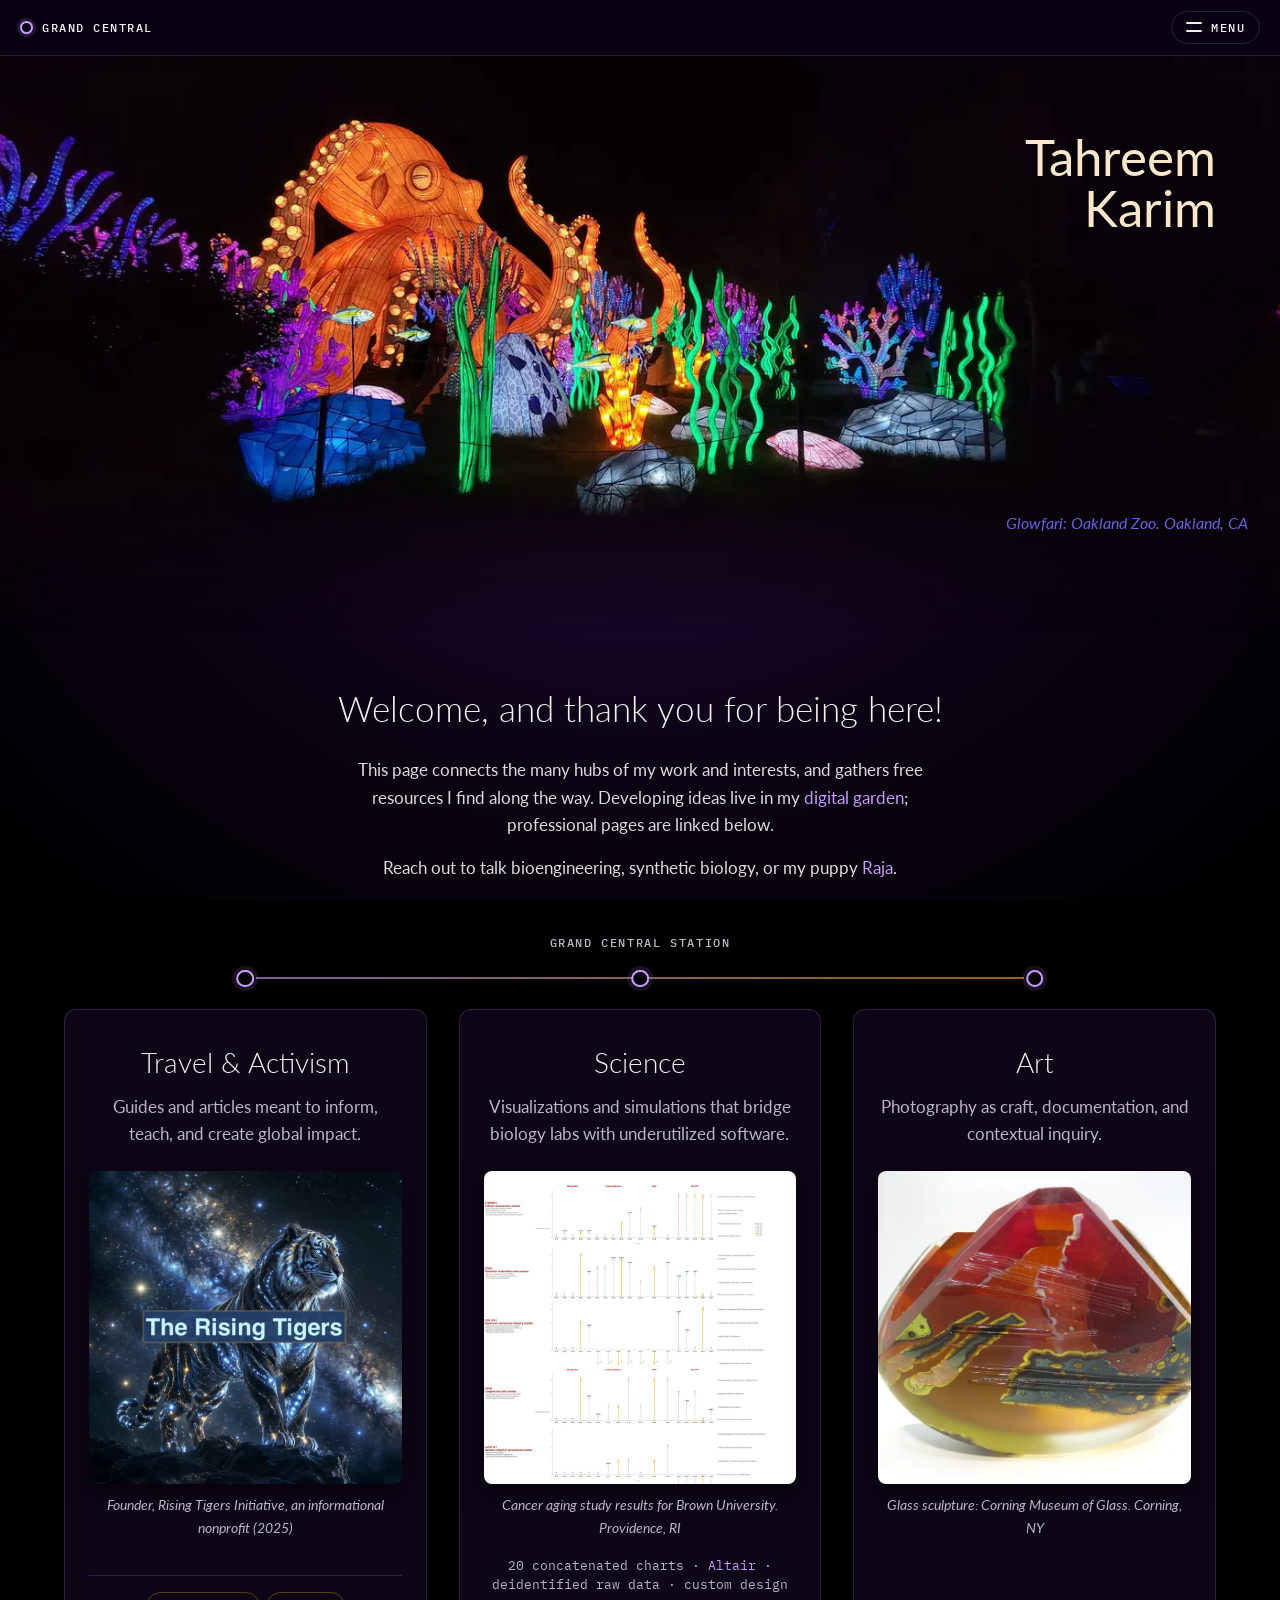
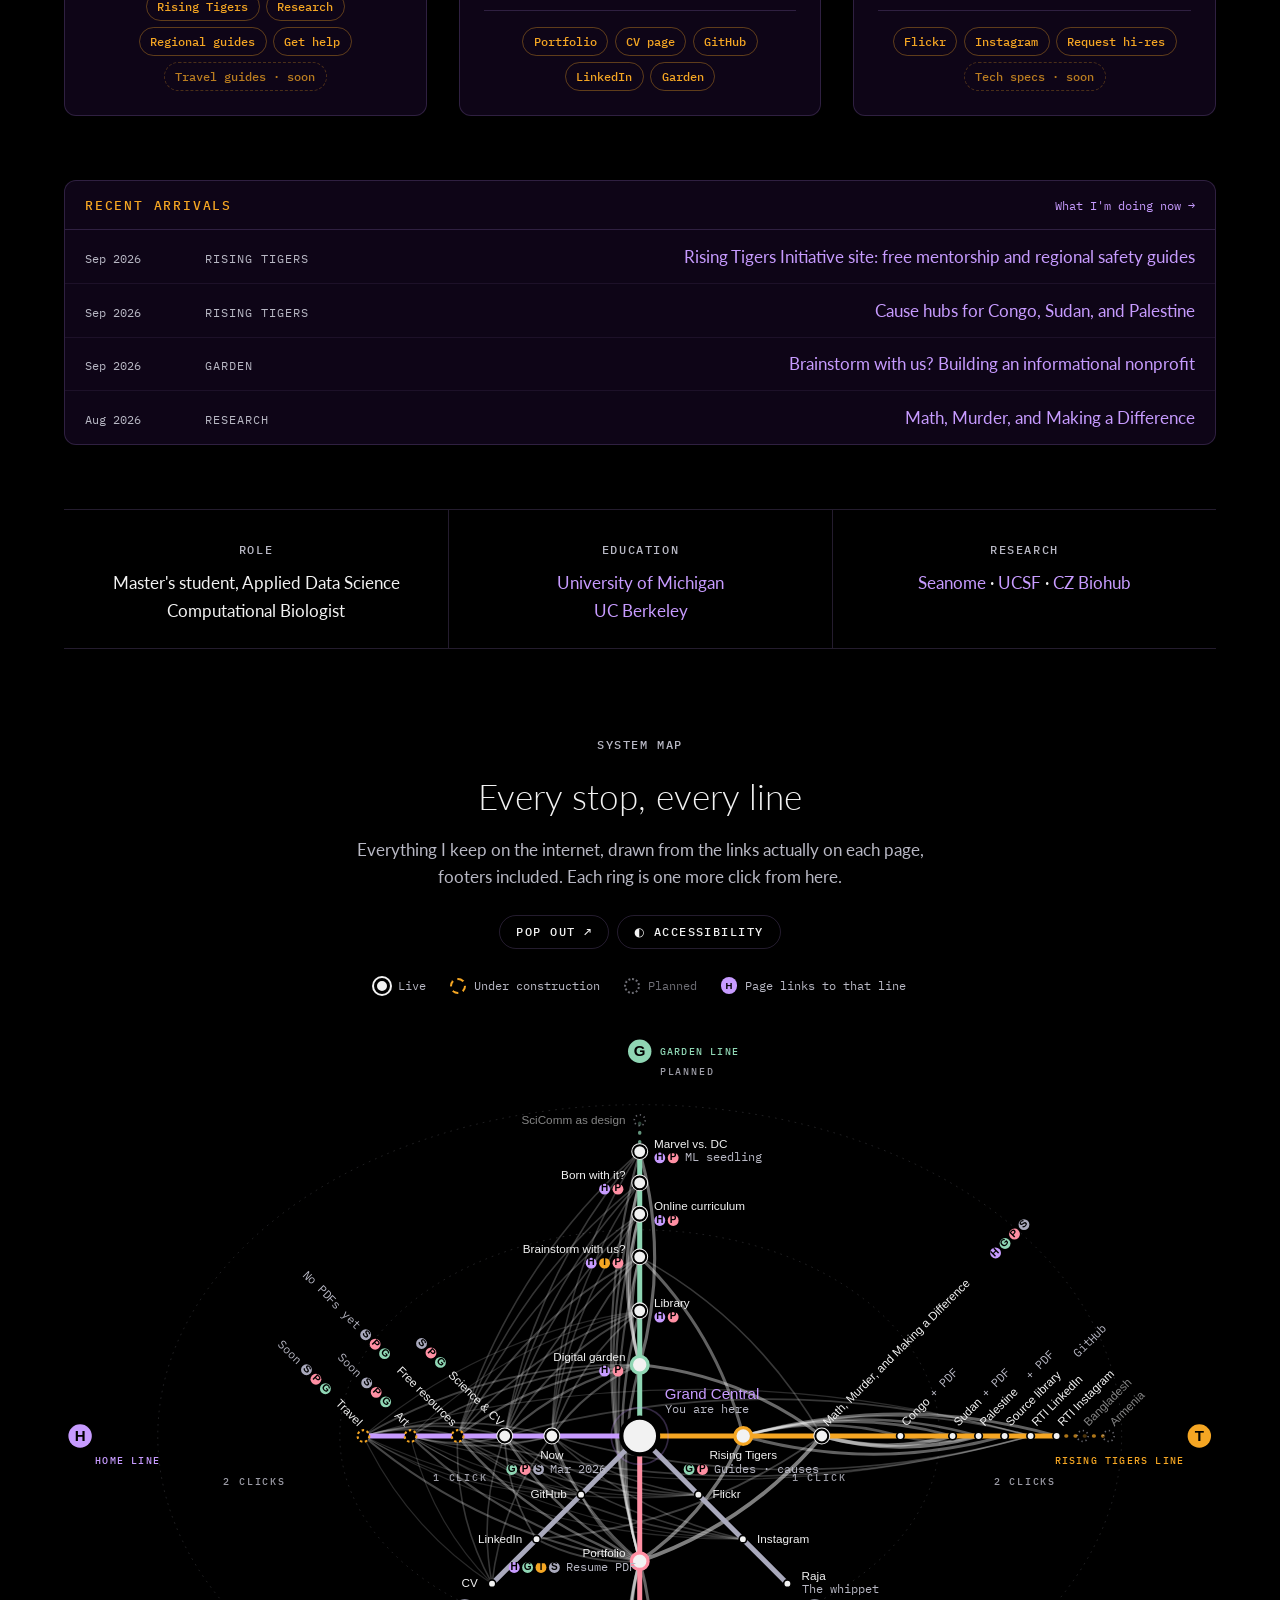
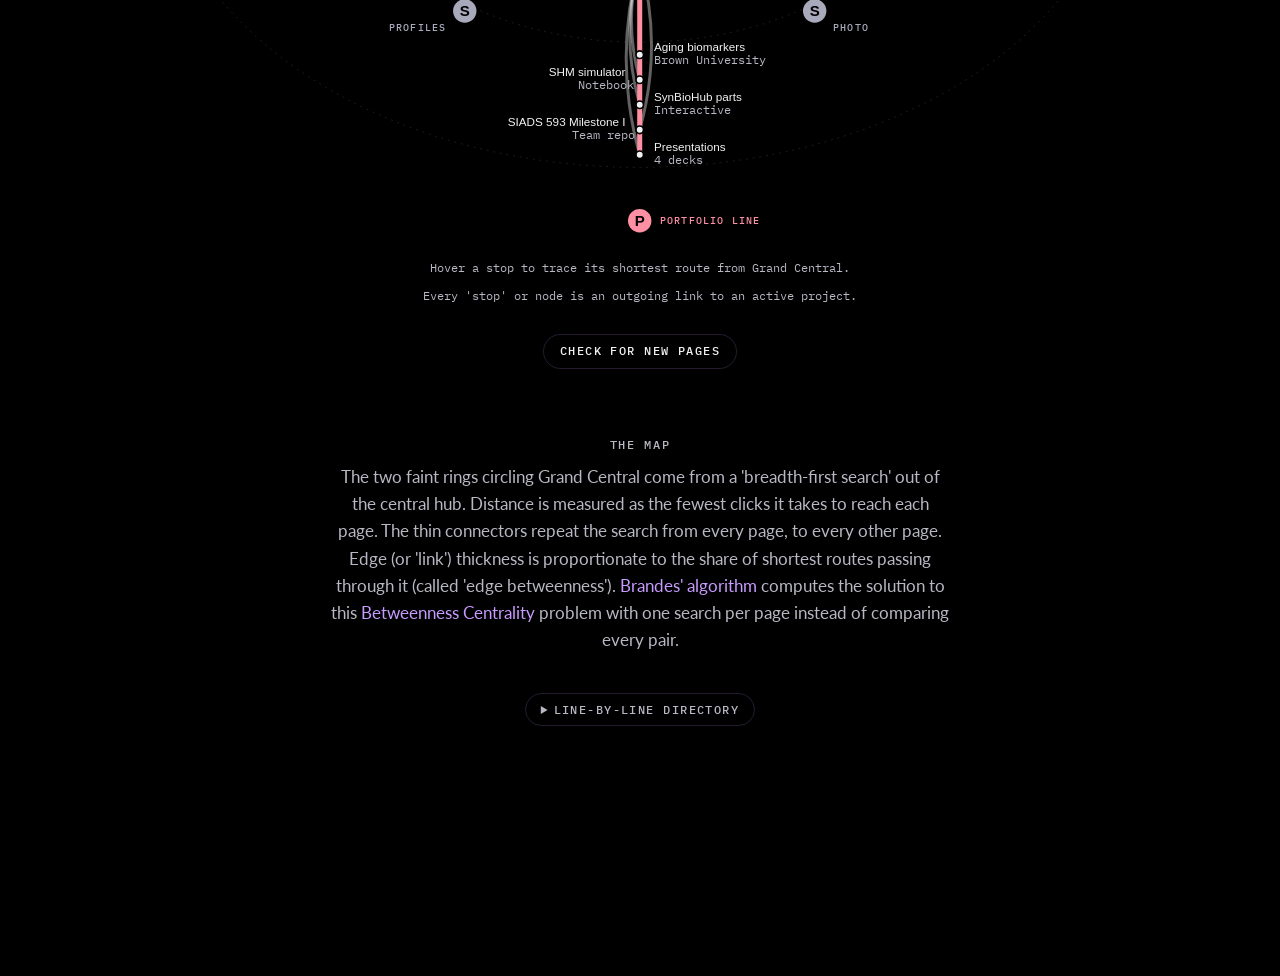
==== index.html @ 55f0f0be "Refactored hover functionality and add accesibility Post out for map, adjust font, add highlights" ====
<!DOCTYPE html>
<html lang="en" data-focus="off" data-view="both" data-text="md" data-contrast="default" data-motion="allow" data-patterns="off" data-font="default">
<head>
  <meta charset="utf-8">
  <meta name="viewport" content="width=device-width, initial-scale=1">
  <title>Tahreem Karim · Computational Biologist &amp; Data Scientist</title>
  <meta name="description" content="Computational biologist and applied data scientist. The hub for my science, art, travel, and the Rising Tigers Initiative.">
  <link rel="canonical" href="https://www.tahreemkarim.xyz/">
  <meta name="theme-color" content="#0a0212">
  <meta name="color-scheme" content="dark">

  <!-- Social cards -->
  <meta property="og:type" content="website">
  <meta property="og:site_name" content="Tahreem Karim">
  <meta property="og:title" content="Tahreem Karim">
  <meta property="og:description" content="Computational biologist and applied data scientist. Science, art, travel, and activism in one place.">
  <meta property="og:url" content="https://www.tahreemkarim.xyz/">
  <meta property="og:image" content="https://www.tahreemkarim.xyz/images/og-card.jpg">
  <meta property="og:image:width" content="1200">
  <meta property="og:image:height" content="630">
  <meta property="og:image:alt" content="Glowing octopus lantern at the Oakland Zoo's Glowfari">
  <meta name="twitter:card" content="summary_large_image">

  <!-- Favicon: a station dot, no extra file needed -->
  <link rel="icon" href="data:image/svg+xml,%3Csvg xmlns='http://www.w3.org/2000/svg' viewBox='0 0 32 32'%3E%3Ccircle cx='16' cy='16' r='11' fill='%230a0212' stroke='%23c79bff' stroke-width='5'/%3E%3C/svg%3E">

  <link rel="preconnect" href="https://fonts.googleapis.com">
  <link rel="preconnect" href="https://fonts.gstatic.com" crossorigin>
  <link rel="stylesheet" href="https://fonts.googleapis.com/css2?family=Lato:ital,wght@0,300;0,400;1,400&family=IBM+Plex+Mono:wght@400;500&display=swap">

  <!-- Flags JS before first paint (menu never flashes open), then applies saved
       accessibility choices and the #focus deep link so nothing flashes or jumps. -->
  <script>
    document.documentElement.classList.add('js');
    (function () {
      var KEY = 'gc-map-a11y', d = document.documentElement;
      var mq = function (q) { return window.matchMedia && matchMedia(q).matches; };
      var s = { view: 'both', text: 'md', zoom: 1, contrast: mq('(prefers-contrast: more)'), motion: mq('(prefers-reduced-motion: reduce)'), patterns: false, font: false };
      var def = JSON.parse(JSON.stringify(s));
      try { var raw = localStorage.getItem(KEY); if (raw) Object.assign(s, JSON.parse(raw)); } catch (e) {}
      function apply() {
        d.dataset.view = s.view; d.dataset.text = s.text;
        d.dataset.contrast = s.contrast ? 'high' : 'default';
        d.dataset.motion = s.motion ? 'reduce' : 'allow';
        d.dataset.patterns = s.patterns ? 'on' : 'off';
        d.dataset.font = s.font ? 'plain' : 'default';
        d.style.setProperty('--zoom', s.zoom);
      }
      function save() { try { localStorage.setItem(KEY, JSON.stringify(s)); } catch (e) {} }
      window.gcA11y = { s: s, def: def, apply: apply, save: save };
      apply();
      if (location.hash === '#focus') d.dataset.focus = 'on';
    })();
  </script>

  <script type="application/ld+json">
  {
    "@context": "https://schema.org",
    "@type": "Person",
    "name": "Tahreem Karim",
    "url": "https://www.tahreemkarim.xyz/",
    "jobTitle": "Computational Biologist",
    "email": "mailto:Tahreem.Karim@gmail.com",
    "alumniOf": [
      {"@type": "CollegeOrUniversity", "name": "University of Michigan"},
      {"@type": "CollegeOrUniversity", "name": "University of California, Berkeley"}
    ],
    "sameAs": [
      "https://portfolio.tahreemkarim.xyz",
      "https://garden.tahreemkarim.xyz",
      "https://risingtigers.tahreemkarim.xyz",
      "https://github.com/TahreemK13",
      "https://www.linkedin.com/in/tahreem-karim/",
      "https://www.flickr.com/photos/tahreemkphotography/",
      "https://www.instagram.com/tahreemkphoto/"
    ]
  }
  </script>

  <style>
    /* =========================================================
       1. TOKENS — edit these first
       ========================================================= */
    :root {
      /* Color */
      --bg: #000;
      --bar: rgb(10 2 18 / .96);
      --glow: #2a0f45;
      --fg: #f2f2f2;
      --link: #c79bff;
      --orange: #f5a623;
      --muted: #b8b8c4;
      --rule: rgb(199 155 255 / .18);
      --panel: rgb(20 8 34 / .7);

      /* Transit lines (system map) */
      --line-home: #c79bff;
      --line-garden: #8fd6b4;
      --line-portfolio: #ff8fa3;
      --line-tigers: #f5a623;
      --line-profiles: #a9a9bc;
      --hl: #f7e7cc;      /* hover highlight for rings and click labels (matches the hero name) */
      --hl-stop: #39ff14; /* hover highlight for stations and their text */

      /* Type */
      --font: Lato, "Helvetica Neue", Arial, sans-serif;
      --mono: "IBM Plex Mono", ui-monospace, Menlo, monospace;
      --transit: "Helvetica Neue", Helvetica, Arial, sans-serif;
      --base-size: 17px;

      /* Hero — wide (octopus) */
      --name-color: #f7e7cc;
      --name-size: clamp(3rem, 4vw, 5rem);
      --name-top: 13%;
      --name-right: 5%;
      --name-align: right;
      --cap-color: #6d5fe0;
      --cap-size: 1rem;
      --cap-right: 2rem;
      --cap-bottom: 6rem;

      /* Layout */
      --bar-h: 3.5rem;
      --content-width: 1200px;
      --gap: 2rem;
      --radius: 12px;
      --ease: cubic-bezier(.2, .7, .2, 1);
    }

    /* =========================================================
       2. BASE
       ========================================================= */
    *, *::before, *::after { box-sizing: border-box; }
    html { scroll-behavior: smooth; }
    body {
      margin: 0;
      font: 400 var(--base-size)/1.6 var(--font);
      color: var(--fg);
      background: var(--bg);
      -webkit-font-smoothing: antialiased;
    }
    /* Fixed glow on its own layer: no repaint while scrolling */
    body::before {
      content: ""; position: fixed; inset: 0; z-index: -1; pointer-events: none;
      background: radial-gradient(ellipse at 50% 40%, var(--glow) 0%, #0a0212 55%, var(--bg) 100%);
    }
    img { display: block; max-width: 100%; height: auto; }
    picture { display: block; }
    h1, h2, h3 { text-wrap: balance; font-weight: 300; }
    p { text-wrap: pretty; margin: 0 0 1rem; }
    [id] { scroll-margin-top: calc(var(--bar-h) + 1rem); }

    /* Links: underline grows from left */
    a {
      color: var(--link);
      text-decoration: none;
      background: linear-gradient(currentColor, currentColor) 0 100% / 0 1px no-repeat;
      transition: background-size .3s var(--ease), color .2s;
    }
    a:hover { background-size: 100% 1px; color: #e2cfff; }
    :focus-visible { outline: 2px solid var(--link); outline-offset: 3px; border-radius: 2px; }

    .label {
      font: 500 .72rem/1 var(--mono);
      letter-spacing: .14em;
      text-transform: uppercase;
      color: var(--muted);
    }
    .skip { position: absolute; left: -999px; z-index: 30; padding: .5rem .75rem; background: var(--bg); }
    .skip:focus { left: 1rem; top: 1rem; }

    /* =========================================================
       3. TOP BAR + MENU
       Solid background (no backdrop blur) keeps scrolling cheap.
       Without JS the menu shows as a plain row of links.
       ========================================================= */
    .topbar {
      position: sticky; top: 0; z-index: 20;
      display: flex; align-items: center; justify-content: space-between; gap: 1rem;
      height: var(--bar-h); padding: 0 1.25rem;
      background: var(--bar);
      border-bottom: 1px solid var(--rule);
    }
    .brand {
      display: inline-flex; align-items: center; gap: .6rem;
      color: var(--fg); background: none;
      font: 500 .78rem/1 var(--mono); letter-spacing: .12em; text-transform: uppercase;
    }
    .brand::before {
      content: ""; width: .8rem; height: .8rem; border-radius: 50%;
      border: 2px solid var(--link); box-shadow: 0 0 0 3px rgb(199 155 255 / .15);
    }
    .brand:hover { color: var(--link); }

    .menu-btn {
      display: none; /* shown only when JS is available */
      align-items: center; gap: .6rem;
      font: 500 .78rem/1 var(--mono); letter-spacing: .12em; text-transform: uppercase;
      color: var(--fg); background: none; cursor: pointer;
      padding: .55rem .85rem; border: 1px solid var(--rule); border-radius: 999px;
      transition: border-color .2s, color .2s;
    }
    .js .menu-btn { display: inline-flex; }
    .menu-btn:hover, .menu-btn[aria-expanded="true"] { color: var(--link); border-color: rgb(199 155 255 / .5); }
    .menu-icon { position: relative; width: 16px; height: 10px; }
    .menu-icon::before, .menu-icon::after {
      content: ""; position: absolute; left: 0; right: 0; height: 2px; border-radius: 1px;
      background: currentColor; transition: transform .25s var(--ease), top .25s var(--ease);
    }
    .menu-icon::before { top: 0; }
    .menu-icon::after { top: 8px; }
    [aria-expanded="true"] .menu-icon::before { top: 4px; transform: rotate(45deg); }
    [aria-expanded="true"] .menu-icon::after { top: 4px; transform: rotate(-45deg); }

    .menu {
      display: grid; grid-template-columns: repeat(3, minmax(0, 1fr)); gap: 1.5rem 2rem;
      padding: 1.5rem 1.5rem 1.75rem;
      background: var(--bar);
      border-bottom: 1px solid var(--rule);
    }
    /* JS on: panel drops below the bar; only opacity/transform animate */
    .js .menu {
      position: fixed; top: var(--bar-h); left: 0; right: 0; z-index: 19;
      max-height: calc(100dvh - var(--bar-h)); overflow-y: auto; overscroll-behavior: contain;
      visibility: hidden; opacity: 0; transform: translateY(-.5rem);
      transition: opacity .2s var(--ease), transform .2s var(--ease), visibility 0s .2s;
    }
    .js .menu.open {
      visibility: visible; opacity: 1; transform: none;
      transition: opacity .2s var(--ease), transform .2s var(--ease), visibility 0s;
    }
    .menu section { max-width: 22rem; }
    .menu .label { display: block; margin-bottom: .75rem; }
    .menu ul { list-style: none; margin: 0; padding: 0; }
    .menu li + li { margin-top: .15rem; }
    .menu a { color: var(--fg); font-size: 1rem; }
    .menu a:hover { color: var(--link); }
    .menu a[aria-current="page"] { color: var(--orange); }
    .menu small { color: var(--muted); font: .72rem var(--mono); margin-left: .4rem; }

    /* =========================================================
       4. HERO — two figures, CSS swaps them at 768px.
       <source> tags ensure only the visible image downloads.
       ========================================================= */
    .hero { position: relative; }
    .hero figure { position: relative; margin: 0; }
    .hero img { width: 100%; mask-image: linear-gradient(#000 75%, transparent); }
    .hero h1 {
      position: absolute; margin: 0; line-height: 1; font-weight: 400;
      top: var(--name-top); right: var(--name-right); text-align: var(--name-align);
      font-size: var(--name-size); color: var(--name-color);
    }
    .hero figcaption {
      position: absolute; right: var(--cap-right); bottom: var(--cap-bottom);
      font-style: italic; font-size: var(--cap-size); color: var(--cap-color);
    }
    .hero figcaption a { color: inherit; }
    .hero-small { display: none; }

    /* =========================================================
       5. MAIN
       ========================================================= */
    main, footer { max-width: var(--content-width); margin: 0 auto; padding: 2rem 1.5rem; }

    .intro { text-align: center; margin: 1rem auto 1.25rem; max-width: 62ch; }
    .intro h2 { font-size: clamp(1.6rem, 3vw, 2.2rem); margin: .75rem 0 1.25rem; }
    .intro p { color: #ddd; }
    .intro .label { display: block; margin-top: 3.5rem; }

    /* Transit line */
    .line {
      position: relative;
      display: grid; grid-template-columns: repeat(3, 1fr); gap: var(--gap);
      padding-top: 2.5rem;
    }
    .line::before {
      content: ""; position: absolute; top: .55rem; left: 16.66%; right: 16.66%; height: 2px;
      background: linear-gradient(90deg, var(--link), var(--orange));
      opacity: .6;
    }

    /* Cards */
    .card {
      position: relative;
      display: flex; flex-direction: column;
      padding: 1.5rem;
      text-align: center;
      background: var(--panel);
      border: 1px solid var(--rule);
      border-radius: var(--radius);
      transition: transform .35s var(--ease), border-color .35s;
    }
    .card::before { /* station dot */
      content: "";
      position: absolute; top: -2.5rem; left: 50%; translate: -50% 0;
      width: 1.1rem; height: 1.1rem; border-radius: 50%;
      background: var(--bg); border: 2px solid var(--link);
      box-shadow: 0 0 0 4px rgb(199 155 255 / .12);
    }
    .card:hover { transform: translateY(-4px); border-color: rgb(199 155 255 / .45); }
    .card h3 { font-size: 1.75rem; margin: .4rem 0 .5rem; }
    .card .lede { color: var(--muted); min-height: 3.2em; }

    .card figure { margin: .5rem 0 1rem; }
    .card img {
      width: 100%; aspect-ratio: 1; object-fit: cover;
      border-radius: calc(var(--radius) - 4px);
      box-shadow: 0 8px 24px rgb(0 0 0 / .5);
    }
    .card figcaption { margin-top: .6rem; font-size: .9rem; font-style: italic; color: var(--muted); }
    .card figcaption a { color: inherit; }
    .meta { font: .8rem/1.5 var(--mono); color: var(--muted); }

    .more {
      margin-top: auto; padding-top: 1rem; border-top: 1px solid var(--rule);
      display: flex; flex-wrap: wrap; justify-content: center; gap: .4rem;
    }
    .more a, .more span {
      color: var(--orange);
      font: 500 .78rem/1 var(--mono);
      padding: .45rem .65rem;
      border: 1px solid rgb(245 166 35 / .35);
      border-radius: 999px;
      background: none;
      transition: background-color .2s, border-color .2s, color .2s;
    }
    .more a:hover { background: var(--orange); color: #000; border-color: var(--orange); }
    .more span { border-style: dashed; opacity: .75; }

    /* Arrivals board */
    .board {
      margin-top: 4rem;
      border: 1px solid var(--rule); border-radius: var(--radius);
      background: var(--panel);
      overflow: hidden;
    }
    .board header {
      display: flex; justify-content: space-between; align-items: baseline; gap: 1rem;
      padding: 1rem 1.25rem; border-bottom: 1px solid var(--rule);
    }
    .board h2 { margin: 0; font: 500 .8rem/1 var(--mono); letter-spacing: .14em; text-transform: uppercase; color: var(--orange); }
    .board header a { font: .78rem var(--mono); }
    .board ol { list-style: none; margin: 0; padding: 0; }
    .board li {
      display: grid; grid-template-columns: 6.5rem 1fr auto; gap: 1rem; align-items: baseline;
      padding: .8rem 1.25rem;
    }
    .board li + li { border-top: 1px solid rgb(199 155 255 / .08); }
    .board time, .board .plat { font: .78rem var(--mono); color: var(--muted); }
    .board .plat { text-transform: uppercase; letter-spacing: .08em; }

    /* Credentials strip */
    .creds {
      margin-top: 4rem;
      display: grid; grid-template-columns: repeat(3, 1fr);
      text-align: center;
      border-block: 1px solid var(--rule);
    }
    .creds > div { padding: 1.5rem; }
    .creds > div + div { border-left: 1px solid var(--rule); }
    .creds p { margin: .5rem 0 0; }

    /* =========================================================
       6. SYSTEM MAP
       SVG and directory are generated by tools/build_map.py.
       Static markup; hub.js centers, reveals and traces.
       ========================================================= */
    .network { margin-top: 5rem; }
    .network > header { text-align: center; max-width: 60ch; margin: 0 auto 2rem; }
    .network h2 { font-size: clamp(1.6rem, 3vw, 2.2rem); margin: .75rem 0 .75rem; }
    .network > header p { color: var(--muted); }

    .legend {
      display: flex; flex-wrap: wrap; justify-content: center; gap: .5rem 1.5rem;
      margin: 0 0 2rem; padding: 0; list-style: none;
      font: .75rem var(--mono); color: var(--muted);
    }
    .legend li { display: inline-flex; align-items: center; gap: .5rem; }
    .legend .dot { position: static; }

    /* Connected network (inline SVG, generated) */
    .map-scroll { /* scrolls sideways on narrow screens; the script centers it on Grand Central */
      overflow-x: auto; overscroll-behavior-x: contain;
      margin: 0 -1.5rem; padding: 0 1.5rem;
      scrollbar-width: thin; scrollbar-color: var(--rule) transparent;
    }
    .map-scroll:focus-visible { outline-offset: -2px; }
    .map-scroll svg { display: block; width: 100%; min-width: 70rem; height: auto; overflow: visible; }
    /* Wide screens: break out of the text column so the whole map fits the window height (aspect 1400:980),
       up to 1:1 (14px labels), and never below 70rem so labels stay readable. */
    @media (min-width: 769px) {
      .map-scroll { --w: min(1400px, 100vw - 3rem, max(70rem, (100svh - 5rem) * 1.4286)); width: var(--w); margin: 0 calc(50% - var(--w) / 2); padding: 0; }
    }
    .map-hint { display: none; text-align: center; font: .72rem var(--mono); color: var(--muted); margin: .75rem 0 0; }

    .net-line { fill: none; stroke-width: 6; stroke-linecap: round; stroke-linejoin: round; }
    .net-line.planned { stroke-width: 4; stroke-dasharray: 1 10; opacity: .7; }
    /* l- strokes a line, t- fills a label or bullet (--bc colors HTML bullets) */
    .l-home      { stroke: var(--line-home); }      .t-home      { fill: var(--line-home);      --bc: var(--line-home); }
    .l-garden    { stroke: var(--line-garden); }    .t-garden    { fill: var(--line-garden);    --bc: var(--line-garden); }
    .l-portfolio { stroke: var(--line-portfolio); } .t-portfolio { fill: var(--line-portfolio); --bc: var(--line-portfolio); }
    .l-tigers    { stroke: var(--line-tigers); }    .t-tigers    { fill: var(--line-tigers);    --bc: var(--line-tigers); }
    .l-profiles  { stroke: var(--line-profiles); }  .t-profiles  { fill: var(--line-profiles);  --bc: var(--line-profiles); }

    .deco { pointer-events: none; } /* rings, connectors, tracks: skip hit-testing */
    .st-name { font: 400 14px var(--transit); fill: var(--fg); }
    .st-note { font: 400 14px var(--mono); fill: var(--muted); }
    .st-tag  { font: 500 12px var(--mono); letter-spacing: .12em; }
    .st-gc   { font: 400 18px var(--transit); fill: var(--link); }
    .net a { cursor: pointer; background: none; }
    .net a:hover .st-name, .net a:focus-visible .st-name, .net a:hover .st-note, .net a:focus-visible .st-note { fill: var(--hl-stop); }
    .net a:focus-visible { outline: 2px solid var(--link); outline-offset: 4px; }
    .st-planned { opacity: .55; }
    .link { fill: none; stroke: var(--fg); stroke-linecap: round; }
    .ring { fill: none; stroke: var(--muted); stroke-opacity: .22; stroke-width: 1; stroke-dasharray: 2 6; }
    /* Hover the whole map: writing gets brighter, the brightest whites ease off a touch */
    .net circle[fill="var(--fg)"] { transition: fill .2s; }
    .net:hover .st-name, .net:hover .st-note { fill: #fff; }
    .net:hover .st-name { font-weight: 700; }
    .net:hover .st-planned { opacity: .85; }
    .net:hover circle[fill="var(--fg)"] { fill: #d2d2da; }
    html[data-contrast="high"] .net:hover circle[fill="var(--fg)"] { fill: var(--fg); }
    /* Hover a ring or its "click" label: that ring and its labels light up. The halo is a
       wide translucent stroke (cheap) rather than a blur filter over a huge ellipse. */
    .ring-grp .ring-hit { fill: none; stroke: transparent; stroke-width: 24; pointer-events: stroke; transition: stroke .2s; }
    .ring-grp .ring-label { pointer-events: all; cursor: default; }
    .ring-planned .planned-hit { fill: transparent; pointer-events: all; }
    .ring { transition: stroke .2s, stroke-opacity .2s; }
    .ring-grp:hover .ring { stroke: var(--hl); stroke-opacity: 1; stroke-width: 1.5; }
    .ring-grp:hover .ring-hit { stroke: rgb(247 231 204 / .1); }
    .ring-grp:hover .ring-label { fill: var(--hl); opacity: 1; }
    /* Hover PLANNED (under the Garden line) or any planned stop: all planned stops and the label take the ring highlight. Class set by hub.js. */
    .st-planned, .st-planned circle { transition: opacity .2s, stroke .2s; }
    .net.planned-lit .st-planned { opacity: 1; }
    .net.planned-lit .ring-planned .ring-label { fill: var(--hl); opacity: 1; }
    .net.planned-lit .st-planned .st-name { fill: var(--hl); }
    .net.planned-lit .st-planned circle { stroke: var(--hl); }
    /* Hover a connecting edge: it glows and the two stops it joins take the ring highlight */
    .net .link { transition: stroke .2s, stroke-opacity .2s, stroke-width .2s; }
    .net .link.lit { stroke: var(--hl); stroke-opacity: .9; stroke-width: 2.2; filter: drop-shadow(0 0 3px var(--hl)); }
    .net a.edge-lit .st-name, .net a.edge-lit .st-note { fill: var(--hl); }
    .net a.edge-lit circle[fill="var(--fg)"] { stroke: var(--hl); }
    /* Any highlight also nudges the writing up a size (14 -> 15, 12 -> 13) */
    .st-name, .st-note { transition: fill .2s, font-size .2s; }
    .ring-label { transition: fill .2s, opacity .2s, font-size .2s; }
    .net a:hover .st-name, .net a:hover .st-note, .net a:focus-visible .st-name, .net a:focus-visible .st-note,
    .net a.edge-lit .st-name, .net a.edge-lit .st-note, .net.planned-lit .st-planned .st-name { font-size: 15px; }
    .ring-grp:hover .ring-label, .net.planned-lit .ring-planned .ring-label { font-size: 13px; }
    /* Dwell: after ~0.4s on a stop, its slanted label levels out and grows one more step.
       hub.js tags slanted groups with data-rot (and --a, the origin) the first time it is needed. */
    .net g[data-rot] { transform: rotate(var(--a)); transition: transform .35s var(--ease); }
    .net g[data-rot].straight { transform: rotate(0deg); }
    .net g.straight .st-name, .net g.straight .st-note { font-size: 16px; paint-order: stroke; stroke: var(--bg); stroke-width: 4px; stroke-linejoin: round; }
    .ring-label { font: 500 12px var(--mono); letter-spacing: .18em; fill: var(--muted); opacity: .85; }
    .bul, .bul-big { font: 700 12px var(--transit); fill: var(--bg); pointer-events: none; }
    .bul-big { font-size: 18px; }
    .net a:hover circle[fill="var(--fg)"] { stroke: var(--hl-stop); }
    .bul-i {
      display: inline-grid; place-items: center; width: 1.05rem; height: 1.05rem; margin-left: .3rem;
      border-radius: 50%; background: var(--bc); color: var(--bg);
      font: 700 .6rem/1 var(--transit); vertical-align: .1em;
    }

    .how { max-width: 62ch; margin: 2.5rem auto 0; text-align: center; color: var(--muted); }
    .how .label { display: block; margin-bottom: .75rem; }
    /* Reveal once, outward from Grand Central. Classes are added by script only, so no JS shows the finished map. */
    .net [data-k], .net .links, .net .rings { transition: opacity .2s; }
    .net.pre [data-k], .net.pre .rings, .net.pre .links { opacity: 0; }
    .net.pre .net-line[pathLength] { stroke-dasharray: 1 2; stroke-dashoffset: 1; }
    .net.go .rings, .net.go .links, .net.go [data-k] { animation: fade .5s var(--ease) backwards; }
    .net.go [data-k] { animation-delay: calc(var(--d, 0) * .3s + .2s); }
    .net.go .links { animation-delay: 1.1s; animation-duration: .9s; }
    .net.go .net-line[pathLength] { animation: draw 1.1s var(--ease) backwards; }
    @keyframes fade { from { opacity: 0; } }
    @keyframes draw { from { stroke-dasharray: 1 2; stroke-dashoffset: 1; } to { stroke-dasharray: 1 2; stroke-dashoffset: 0; } }

    /* Under construction, awaiting approval: an edited page's track and connectors turn orange. */
    .net-line.edit-gap { stroke: var(--bg); }
    .net-line.edit { stroke: var(--orange); stroke-dasharray: 10 8; }
    .link.edit { stroke: var(--orange); stroke-dasharray: 6 5; }
    .map-updated { margin: .25rem 0 0; text-align: center; font: .72rem/1.6 var(--mono); color: var(--muted); }

    /* Trace: the shortest route from Grand Central to the stop under the pointer or focus. */
    .trace { fill: none; stroke: var(--fg); stroke-width: 3; stroke-linecap: round; stroke-linejoin: round; pointer-events: none; }
    .net.tracing [data-k]:not(.on) { opacity: .3; }
    .net.tracing .links, .net.tracing .rings { opacity: .35; }
    .trace-note { min-height: 1.6em; margin: .75rem 0 0; text-align: center; font: .78rem/1.6 var(--mono); color: var(--muted); }
    @media (hover: none) { .trace-note { display: none; } }

    /* Live check: the visitor's browser reads the sites and compares them with the map. */
    .scan { display: grid; justify-items: center; gap: .6rem; margin-top: 1.75rem; text-align: center; }
    .scan button {
      font: 500 .75rem/1 var(--mono); letter-spacing: .12em; text-transform: uppercase; color: var(--fg);
      background: none; border: 1px solid var(--rule); border-radius: 999px; padding: .65rem 1rem; cursor: pointer;
      transition: border-color .2s, color .2s;
    }
    .scan button:hover { color: var(--link); border-color: rgb(199 155 255 / .5); }
    .scan button[aria-busy="true"] { cursor: progress; opacity: .7; }
    .scan p { margin: 0; max-width: 60ch; min-height: 1.6em; font: .82rem/1.6 var(--mono); color: var(--muted); }
    .scan p strong { color: var(--link); font-weight: 500; }
    .scan ul { list-style: none; margin: .3rem 0 0; padding: 0; }

    .directory { margin-top: 2.5rem; }
    .directory summary {
      cursor: pointer; width: fit-content; margin: 0 auto 1rem;
      font: 500 .75rem/1 var(--mono); letter-spacing: .12em; text-transform: uppercase; color: var(--muted);
      padding: .6rem .9rem; border: 1px solid var(--rule); border-radius: 999px;
    }
    .directory summary:hover { color: var(--link); }

    .route {
      --c: var(--line-home);
      display: grid; grid-template-columns: 12.5rem minmax(0, 1fr); gap: 1.5rem;
      padding: 1.5rem 0;
      border-top: 1px solid var(--rule);
    }
    .route:last-of-type { border-bottom: 1px solid var(--rule); }
    .route h3 { margin: 0; font: 500 .8rem/1.4 var(--mono); letter-spacing: .08em; text-transform: uppercase; color: var(--c); }
    .route h3 a { color: inherit; }
    .route h3 small { display: block; overflow-wrap: anywhere; margin-top: .3rem; font-size: .72rem; letter-spacing: 0; text-transform: none; color: var(--muted); }
    .garden    { --c: var(--line-garden); }
    .portfolio { --c: var(--line-portfolio); }
    .tigers    { --c: var(--line-tigers); }
    .profiles  { --c: var(--line-profiles); }

    .stops {
      position: relative; display: flex;
      margin: 0; padding: 0; list-style: none;
    }
    .stop:not(:last-child)::after { /* track segment to the next stop */
      content: ""; position: absolute; top: .4rem; left: .5rem; right: 0;
      height: 3px; background: var(--c);
    }
    .stop {
      position: relative; flex: 1 1 0; min-width: 0;
      padding: 1.6rem .4rem 0 0;
      font-size: .85rem; line-height: 1.35;
    }
    .stop a, .stop > span:first-of-type { color: var(--fg); }
    .stop a:hover { color: var(--c); }
    .stop .note { display: block; margin-top: .2rem; font: .7rem/1.35 var(--mono); color: var(--muted); }

    .dot {
      position: absolute; top: 0; left: 0; z-index: 1;
      width: 1rem; height: 1rem; border-radius: 50%;
      background: var(--c, var(--fg)); border: 3px solid var(--bg);
      box-shadow: 0 0 0 2px var(--c, var(--fg));
    }
    .hub .dot { width: 1.3rem; height: 1.3rem; top: -.15rem; background: var(--fg); border-color: var(--bg); box-shadow: 0 0 0 3px var(--c), 0 0 0 7px rgb(199 155 255 / .15); }
    .hub > a { font-weight: 400; color: var(--c); }
    .building .dot { background: var(--bg); box-shadow: none; border: 2px dashed var(--orange); }
    .planned { opacity: .6; }
    .planned .dot { background: var(--bg); box-shadow: none; border: 2px dotted var(--muted); }

    /* =========================================================
       7. FOOTER
       ========================================================= */
    footer { text-align: center; content-visibility: auto; contain-intrinsic-size: auto 260px; }
    footer .mail { font-size: 1.1rem; }
    footer ul {
      list-style: none; padding: 0; margin: 1rem 0 0;
      display: flex; flex-wrap: wrap; justify-content: center; gap: .25rem 1.25rem;
    }
    footer li a { font: .85rem/1.8 var(--mono); }
    .colophon { margin-top: 2rem; font: .72rem/1.6 var(--mono); color: var(--muted); }
    .colophon a { color: inherit; }

    /* =========================================================
       8. NARROW SCREENS
       ========================================================= */
    @media (max-width: 768px) {
      :root {
        --base-size: 16px;
        --gap: 1.5rem;
        --bar-h: 3.25rem;
        --name-size: clamp(1.75rem, 4vw, 2.25rem);
        --name-top: 4%;
        --name-right: 9%;
        --cap-color: #d9c8ff;
        --cap-size: .85rem;
        --cap-right: 3.5rem;
        --cap-bottom: -.9rem;
      }

      .topbar { padding: 0 1rem; }
      .menu { grid-template-columns: 1fr; gap: 1.25rem; padding: 1.25rem 1.25rem 1.5rem; }
      .menu a { font-size: 1.05rem; line-height: 2; }

      .hero-large { display: none; }
      .hero-small { display: block; padding-top: 2.5rem; }
      .hero-small img { mask-image: linear-gradient(transparent, #000 15%, #000 75%, transparent); }
      .hero figcaption { left: 1rem; text-align: right; line-height: 1.3; text-shadow: 0 1px 8px #000; }
      main { padding: 1.5rem 1.25rem; }
      .intro { margin-top: 0; }
      .intro h2 { font-size: 1.6rem; }
      .intro p { font-size: .98rem; }
      .intro .label { margin: 2.5rem 0 1.5rem; }

      /* Vertical rail */
      .line { grid-template-columns: 1fr; padding: 0 0 0 1.5rem; }
      .line::before {
        top: 0; bottom: 0; left: .35rem; right: auto; width: 1px; height: auto;
        background: linear-gradient(180deg, var(--link), var(--orange)); opacity: .5;
      }
      .card::before { top: 1.85rem; left: -1.15rem; width: .8rem; height: .8rem; }

      .card { padding: 1.25rem; }
      .card:hover { transform: none; }
      .card h3 { font-size: 1.5rem; margin-top: 0; }
      .card .lede { min-height: 0; }
      .card:nth-child(2) { order: -1; }
      .card img { aspect-ratio: 4 / 3; }
      .more a, .more span { font-size: .72rem; padding: .4rem .6rem; }

      .board { margin-top: 3rem; }
      .board li { grid-template-columns: 1fr auto; gap: .15rem 1rem; }
      .board li a { grid-column: 1 / -1; grid-row: 2; }

      .creds { grid-template-columns: 1fr; margin-top: 3rem; }
      .creds > div { padding: 1.25rem 0; }
      .creds > div + div { border-left: 0; border-top: 1px solid var(--rule); }

      /* Map: routes run top to bottom */
      .network { margin-top: 3.5rem; }
      .map-scroll { margin: 0 -1.25rem; padding: 0 1.25rem; }
      .map-hint { display: block; }
      .route { grid-template-columns: 1fr; gap: 1rem; }
      .stops { flex-direction: column; gap: .9rem; }
      .stop:not(:last-child)::after { top: .5rem; bottom: -.9rem; left: .4rem; right: auto; width: 3px; height: auto; }
      .stop { padding: 0 0 0 1.9rem; font-size: .95rem; }
      .stop .note { display: inline; margin: 0 0 0 .4rem; }
      .hub .dot { left: -.15rem; }

      footer ul { display: grid; grid-template-columns: 1fr 1fr; gap: .25rem 1rem; }
    }

    @media (prefers-reduced-motion: reduce) {
      *, *::before, *::after { transition: none !important; }
      html { scroll-behavior: auto; }
    }

    /* =========================================================
       9. FOCUS MODE + ACCESSIBILITY
       Focus mode is the same page with everything except the map hidden.
       It is reached at /#focus (the "Pop out" button, or a shared link).
       ========================================================= */
    .sr { position: absolute; width: 1px; height: 1px; margin: -1px; padding: 0; overflow: hidden; clip: rect(0 0 0 0); white-space: nowrap; border: 0; }

    /* Toolbar: needs JS, so it stays hidden without it */
    .tools { display: none; justify-content: center; flex-wrap: wrap; gap: .5rem; margin: -.5rem 0 1.75rem; }
    .js .tools { display: flex; }
    .tool {
      display: inline-flex; align-items: center; gap: .5rem;
      font: 500 .75rem/1 var(--mono); letter-spacing: .12em; text-transform: uppercase; color: var(--fg);
      background: none; border: 1px solid var(--rule); border-radius: 999px; padding: .65rem 1rem; cursor: pointer;
      transition: border-color .2s, color .2s;
    }
    .tool:hover, .tool[aria-expanded="true"] { color: var(--link); border-color: rgb(199 155 255 / .5); }
    html[data-focus="on"] #popout-btn { display: none; }
    html:not([data-focus="on"]) #exit-btn { display: none; }

    /* Accessibility panel */
    .a11y { max-width: 64rem; margin: 0 auto 2rem; padding: 1.25rem; background: var(--panel); border: 1px solid var(--rule); border-radius: var(--radius); }
    .a11y[hidden] { display: none; }
    .a11y h3 { margin: 0 0 1rem; }
    .a11y-grid { display: grid; grid-template-columns: repeat(auto-fit, minmax(13rem, 1fr)); gap: 1rem; }
    .a11y fieldset { margin: 0; padding: .75rem 1rem 1rem; border: 1px solid var(--rule); border-radius: calc(var(--radius) - 4px); }
    .a11y legend { padding: 0 .4rem; font: 500 .72rem/1 var(--mono); letter-spacing: .14em; text-transform: uppercase; color: var(--muted); }
    .a11y label { display: flex; align-items: center; gap: .6rem; padding: .3rem 0; cursor: pointer; }
    .a11y input { accent-color: var(--link); width: 1.15rem; height: 1.15rem; margin: 0; }
    .a11y button, .zoom output {
      font: 500 .8rem/1 var(--mono); color: var(--fg); background: none;
      padding: .6rem .8rem; border: 1px solid var(--rule); border-radius: 999px; min-width: 2.75rem; text-align: center;
    }
    .a11y button { cursor: pointer; }
    .a11y button:hover:not(:disabled) { color: var(--link); border-color: rgb(199 155 255 / .5); }
    .a11y button:disabled { opacity: .4; cursor: default; }
    .zoom { display: flex; flex-wrap: wrap; align-items: center; gap: .5rem; }
    .zoom output { border-style: dashed; }
    .a11y-foot { display: flex; flex-wrap: wrap; align-items: center; gap: 1rem; margin-top: 1rem; }
    .a11y-foot p { margin: 0; font: .75rem var(--mono); color: var(--muted); }

    /* Map: zoom is a CSS variable (1 = the original size) */
    .network .map-scroll svg { width: calc(100% * var(--zoom, 1)); min-width: calc(70rem * var(--zoom, 1)); }
    .map-caption { margin: .5rem 0 0; text-align: center; font: .78rem/1.6 var(--mono); color: var(--muted); }
    .kbd-hint, .linekey, .read { display: none; }

    /* Focus mode: only the map, fitted to the window */
    html[data-focus="on"] .hero, html[data-focus="on"] .intro, html[data-focus="on"] .line,
    html[data-focus="on"] .board, html[data-focus="on"] .creds, html[data-focus="on"] footer,
    html[data-focus="on"] .how, html[data-focus="on"] .map-hint { display: none; }
    html[data-focus="on"] main { max-width: 1500px; padding-top: 1rem; }
    html[data-focus="on"] .network { margin-top: 0; }
    html[data-focus="on"] .network > header { margin-bottom: 1rem; }
    html[data-focus="on"] .network h2 { font-size: clamp(1.5rem, 3vw, 2.1rem); margin: .4rem 0; }
    html[data-focus="on"] .network .map-scroll {
      width: 100%; margin: 0; padding: 0; max-height: calc(100svh - 8rem); overflow: auto;
      border: 1px solid var(--rule); border-radius: var(--radius);
    }
    html[data-focus="on"] .network .map-scroll svg {
      --fit: min(100%, calc((100svh - 10rem) * 1.4286));
      width: calc(var(--fit) * var(--zoom, 1)); margin-inline: auto;
    }
    html[data-focus="on"] .legend { margin-bottom: 1rem; }
    html[data-focus="on"] .linekey {
      display: flex; flex-wrap: wrap; justify-content: center; gap: .5rem 1.5rem; margin: 0 0 1rem; padding: 0; list-style: none;
      font: .75rem var(--mono); color: var(--muted);
    }
    .linekey li { display: inline-flex; align-items: center; gap: .5rem; }
    .linekey .bul-i { margin: 0; }
    html[data-focus="on"] .kbd-hint { display: block; max-width: 70ch; margin: .75rem auto 0; text-align: center; font: .75rem/1.6 var(--mono); color: var(--muted); }
    html[data-focus="on"] .read { display: block; max-width: 62ch; margin: 3rem auto 0; }
    .read h3 { margin: 0 0 .75rem; font-size: 1.15rem; }
    .read ul { margin: 0 0 1rem; padding-left: 1.2rem; color: #ddd; }
    .read li + li { margin-top: .4rem; }
    .read details { color: var(--muted); }
    .read summary { cursor: pointer; width: fit-content; font: 500 .75rem/1 var(--mono); letter-spacing: .12em; text-transform: uppercase; }
    .read details p { margin: .75rem 0 0; }
    html[data-focus="on"] .directory { margin-top: 3rem; }

    /* View switch (works in both modes) */
    html[data-view="map"] .directory { display: none; }
    html[data-view="list"] #map-wrap { display: none; }

    /* Page text size (map labels scale with Map zoom instead) */
    html[data-text="lg"] { --base-size: 21px; }
    html[data-text="xl"] { --base-size: 25px; }

    /* High contrast */
    html[data-contrast="high"] {
      --bg: #000; --fg: #fff; --muted: #ececf2; --link: #e3c9ff; --orange: #ffc24d; --glow: #000;
      --rule: rgb(255 255 255 / .55); --panel: #0c0418;
      --line-home: #d8b4ff; --line-garden: #a6ffd6; --line-portfolio: #ffa3b3; --line-tigers: #ffc24d; --line-profiles: #d0d0e0;
    }
    html[data-contrast="high"] .link { stroke-opacity: .55; }
    html[data-contrast="high"] .ring { stroke-opacity: .6; }
    html[data-contrast="high"] .ring-label { opacity: 1; }
    html[data-contrast="high"] .st-planned, html[data-contrast="high"] .planned { opacity: 1; }
    html[data-contrast="high"] .intro p, html[data-contrast="high"] .read ul { color: var(--fg); }
    html[data-contrast="high"] :focus-visible { outline: 3px solid #fff; outline-offset: 4px; }
    html[data-contrast="high"] .net a:focus-visible { outline: 3px solid #fff; outline-offset: 6px; }

    /* Plain font */
    html[data-font="plain"] { --font: Verdana, Arial, sans-serif; --mono: Verdana, Arial, sans-serif; --transit: Verdana, Arial, sans-serif; }

    /* Lines told apart by pattern as well as color (dash lengths are fractions of each line's length) */
    html[data-patterns="on"] .net-line.l-garden[pathLength]    { stroke-dasharray: .05 .02; }
    html[data-patterns="on"] .net-line.l-portfolio[pathLength] { stroke-dasharray: .012 .02; }
    html[data-patterns="on"] .net-line.l-tigers[pathLength]    { stroke-dasharray: .06 .02 .012 .02; }
    html[data-patterns="on"] .net-line.l-profiles[pathLength]  { stroke-dasharray: .03 .03; }

    /* Reduce motion: no reveal animation, no transitions */
    html[data-motion="reduce"] *, html[data-motion="reduce"] *::before, html[data-motion="reduce"] *::after {
      animation: none !important; transition: none !important; scroll-behavior: auto !important;
    }
    html[data-motion="reduce"] .net.pre [data-k], html[data-motion="reduce"] .net.pre .links, html[data-motion="reduce"] .net.pre .rings { opacity: 1; }
    html[data-motion="reduce"] .net.pre .net-line[pathLength] { stroke-dashoffset: 0; }

    @media (max-width: 768px) {
      html[data-focus="on"] .network .map-scroll { max-height: none; }
      html[data-focus="on"] .network .map-scroll svg { --fit: 100%; }
    }
  </style>
</head>
<body>
  <a class="skip" href="#main">Skip to content</a>

  <header class="topbar">
    <a class="brand" href="/" aria-label="Tahreem Karim, home">Grand Central</a>
    <button class="menu-btn" type="button" aria-expanded="false" aria-controls="site-menu">
      <span class="menu-icon" aria-hidden="true"></span>Menu
    </button>
  </header>

  <nav class="menu" id="site-menu" aria-label="Site">
    <section>
      <span class="label">This site</span>
      <ul>
        <li><a href="/" aria-current="page">Home</a></li>
        <li><a href="/now">Now</a></li>
        <li><a href="/science">Science &amp; CV</a></li>
        <li><a href="/free-resources">Free resources</a></li>
        <li><a href="/art">Art</a><small>soon</small></li>
        <li><a href="/travel">Travel</a><small>soon</small></li>
        <li><a href="#map">System map</a></li>
      </ul>
    </section>
    <section>
      <span class="label">Platforms</span>
      <ul>
        <li><a href="https://portfolio.tahreemkarim.xyz">Portfolio</a></li>
        <li><a href="https://garden.tahreemkarim.xyz">Digital garden</a></li>
        <li><a href="https://garden.tahreemkarim.xyz/library">Library</a></li>
        <li><a href="https://risingtigers.tahreemkarim.xyz">Rising Tigers Initiative</a></li>
        <li><a href="https://risingtigers.tahreemkarim.xyz/activism/">Math, Murder, and Making a Difference</a></li>
      </ul>
    </section>
    <section>
      <span class="label">Profiles</span>
      <ul>
        <li><a href="https://github.com/TahreemK13">GitHub</a></li>
        <li><a href="https://www.linkedin.com/in/tahreem-karim/">LinkedIn</a></li>
        <li><a href="https://drive.google.com/file/d/1RAJkQ8-j90F0jiusWNYQVpaJC3LeLOdm/view?usp=sharing">CV</a><small>PDF</small></li>
        <li><a href="https://www.flickr.com/photos/tahreemkphotography/">Flickr</a></li>
        <li><a href="https://www.instagram.com/tahreemkphoto/">Instagram</a></li>
        <li><a href="mailto:Tahreem.Karim@gmail.com">Email</a></li>
      </ul>
    </section>
  </nav>

  <div class="hero">
    <!-- Wide screens: octopus. The 1px <source> stops phones from downloading it. -->
    <figure class="hero-large">
      <picture>
        <source media="(max-width: 768px)" srcset="[data-uri]">
        <img src="/images/octopus-1400.webp"
             srcset="/images/octopus-1400.webp 1400w, /images/octopus-2400.webp 2400w"
             sizes="100vw" width="2400" height="1080"
             fetchpriority="high" decoding="async"
             alt="Glowing octopus and coral lanterns at night">
      </picture>
      <figcaption>Glowfari: <a href="https://www.oaklandzoo.org/programs-and-events/glowfari">Oakland Zoo</a>. Oakland, CA</figcaption>
    </figure>
    <!-- Narrow screens: agave. The 1px <source> stops desktops from downloading it. -->
    <figure class="hero-small">
      <picture>
        <source media="(min-width: 768.02px)" srcset="[data-uri]">
        <img src="/images/agave-800.webp"
             srcset="/images/agave-800.webp 800w, /images/agave-1200.webp 1200w"
             sizes="100vw" width="1200" height="606"
             fetchpriority="high" decoding="async"
             alt="Agave plants wrapped in purple lights">
      </picture>
      <figcaption><a href="https://gardensatlakemerritt.org/autumn-lights-festival-2026/">Autumn Lights</a>. Lake Merritt, Oakland, CA</figcaption>
    </figure>
    <h1>Tahreem<br>Karim</h1>
  </div>

  <main id="main">
    <section class="intro">
      <h2>Welcome, and thank you for being here!</h2>
      <p>This page connects the many hubs of my work and interests, and gathers free resources I find along the way. Developing ideas live in my <a href="https://garden.tahreemkarim.xyz">digital garden</a>; professional pages are linked below.</p>
      <p>Reach out to talk bioengineering, synthetic biology, or my puppy <a href="https://www.instagram.com/raja.hobbes.tigerdog/">Raja</a>.</p>
      <span class="label">Grand Central Station</span>
    </section>

    <div class="line" aria-label="Sections">
      <article class="card">
        <h3>Travel &amp; Activism</h3>
        <p class="lede">Guides and articles meant to inform, teach, and create global impact.</p>
        <figure>
          <img src="/images/rti-logo-600.webp" width="600" height="597" loading="lazy" decoding="async" alt="Rising Tigers Initiative logo">
          <figcaption>Founder, <a href="https://risingtigers.tahreemkarim.xyz">Rising Tigers Initiative</a>, an informational nonprofit (2025)</figcaption>
        </figure>
        <div class="more">
          <a href="https://risingtigers.tahreemkarim.xyz">Rising Tigers</a>
          <a href="https://risingtigers.tahreemkarim.xyz/activism/">Research</a>
          <a href="https://risingtigers.tahreemkarim.xyz/#guide">Regional guides</a>
          <a href="https://risingtigers.tahreemkarim.xyz/#apply">Get help</a>
          <span>Travel guides · soon</span>
        </div>
      </article>

      <article class="card">
        <h3>Science</h3>
        <p class="lede">Visualizations and simulations that bridge biology labs with underutilized software.</p>
        <figure>
          <img src="/images/vulvviz-900.webp" width="900" height="936" loading="lazy" decoding="async" alt="Twenty concatenated Altair charts from an aging biomarker study">
          <figcaption>Cancer aging study results for <a href="https://medical.brown.edu/">Brown University</a>. Providence, RI</figcaption>
        </figure>
        <p class="meta">20 concatenated charts · <a href="https://altair-viz.github.io/">Altair</a> · deidentified raw data · custom design</p>
        <div class="more">
          <a href="https://portfolio.tahreemkarim.xyz">Portfolio</a>
          <a href="/science">CV page</a>
          <a href="https://github.com/TahreemK13">GitHub</a>
          <a href="https://www.linkedin.com/in/tahreem-karim/">LinkedIn</a>
          <a href="https://garden.tahreemkarim.xyz">Garden</a>
        </div>
      </article>

      <article class="card">
        <h3>Art</h3>
        <p class="lede">Photography as craft, documentation, and contextual inquiry.</p>
        <figure>
          <img src="/images/glass-900.webp" width="900" height="675" loading="lazy" decoding="async" alt="Glass sculpture">
          <figcaption>Glass sculpture: <a href="https://www.cmog.org/">Corning Museum of Glass</a>. Corning, NY</figcaption>
        </figure>
        <div class="more">
          <a href="https://www.flickr.com/photos/tahreemkphotography/">Flickr</a>
          <a href="https://www.instagram.com/tahreemkphoto/">Instagram</a>
          <a href="mailto:Tahreem.Karim@gmail.com?subject=Hi-res%20photo%20request">Request hi-res</a>
          <span>Tech specs · soon</span>
        </div>
      </article>
    </div>

    <section class="board" aria-labelledby="arrivals">
      <header>
        <h2 id="arrivals">Recent arrivals</h2>
        <a href="/now">What I'm doing now →</a>
      </header>
      <ol>
        <li><time datetime="2026-09">Sep 2026</time><span class="plat">Rising Tigers</span><a href="https://risingtigers.tahreemkarim.xyz">Rising Tigers Initiative site: free mentorship and regional safety guides</a></li>
        <li><time datetime="2026-09">Sep 2026</time><span class="plat">Rising Tigers</span><a href="https://risingtigers.tahreemkarim.xyz/artifacts/congo/">Cause hubs for Congo, Sudan, and Palestine</a></li>
        <li><time datetime="2026-09">Sep 2026</time><span class="plat">Garden</span><a href="https://garden.tahreemkarim.xyz/posts/rti_brainstorm.html">Brainstorm with us? Building an informational nonprofit</a></li>
        <li><time datetime="2026-08">Aug 2026</time><span class="plat">Research</span><a href="https://risingtigers.tahreemkarim.xyz/activism/">Math, Murder, and Making a Difference</a></li>
      </ol>
    </section>

    <section class="creds" aria-label="Credentials">
      <div>
        <span class="label">Role</span>
        <p>Master's student, Applied Data Science<br>Computational Biologist</p>
      </div>
      <div>
        <span class="label">Education</span>
        <p><a href="https://www.si.umich.edu/programs/master-applied-data-science">University of Michigan</a><br><a href="https://mcb.berkeley.edu/undergrad/imm#IMM%20UD">UC Berkeley</a></p>
      </div>
      <div>
        <span class="label">Research</span>
        <p><a href="https://seanome.org/">Seanome</a> · <a href="https://lab.moasser.com/">UCSF</a> · <a href="https://chanzuckerberg.com/">CZ Biohub</a></p>
      </div>
    </section>

    <!--
      SYSTEM MAP — built from a crawl on 28 Sep 2026.
      Stop states: live (filled) · building (dashed) · planned (dotted, no link).
      ⇄ = that page links back to www.tahreemkarim.xyz. No ⇄ = one-way for now.
      Maintenance notes found during the crawl (fix at the source, then update here):
        - garden: "The internet hub" card href is relative -> garden.tahreemkarim.xyz/www.tahreemkarim.xyz (404). Needs https://
        - garden: "Science communication as a design problem" read -> href="#"
        - RTI /activism nav: #help and #fund don't exist on RTI home (it uses #apply, #cause)
        - RTI /activism "Connect > Rising Tigers Initiative" card points to tahreemkarim.xyz, not risingtigers.tahreemkarim.xyz
        - RTI home "Browse artifacts" -> /activism; /artifacts/ is an unstyled Jekyll README
        - RTI home + cause hubs have no link to tahreemkarim.xyz
        - RTI contact email differs: therisingtigersinitiative@ (site) vs risingtigersinitiative@ (garden post)
        - Congo hub canonical says /congo/ but page lives at /artifacts/congo/
        - Now, Science, Free resources, Art, Travel footers: Portfolio -> old http://tahreemk13.github.io/portfolio,
          LinkedIn -> old /in/tahreem-karim-67a86973/, Garden + Library -> http:// (not https)
        - Free resources: PDF titles listed but not linked (one href="#")
        - Portfolio "Resume" is raw.githubusercontent 2026_resume.pdf; Profiles "CV" is a different Drive file
        - SynBioHub parts page (Altair export) has no links out, including back
        - Only Grand Central links into Rising Tigers from tahreemkarim.xyz; garden + portfolio are the other entrances
    -->
    <section class="network" id="map" aria-labelledby="map-title">
      <header>
        <span class="label">System map</span>
        <h2 id="map-title">Every stop, every line</h2>
        <p>Everything I keep on the internet, drawn from the links actually on each page, footers included. Each ring is one more click from here.</p>
      </header>

      <div class="tools">
        <a class="tool" id="popout-btn" href="#focus" aria-label="Pop out focused map view">Pop out ↗</a>
        <a class="tool" id="exit-btn" href="#map">← Back to full page</a>
        <button class="tool" id="a11y-btn" type="button" aria-expanded="false" aria-controls="a11y"><span aria-hidden="true">◐</span> Accessibility</button>
      </div>
      <p class="sr" id="live" role="status" aria-live="polite"></p>

      <section class="a11y" id="a11y" hidden aria-labelledby="a11y-title">
        <h3 class="label" id="a11y-title">Accessibility options</h3>
        <div class="a11y-grid">
          <fieldset>
            <legend>View</legend>
            <label><input type="radio" name="view" value="both"> Map and text list</label>
            <label><input type="radio" name="view" value="map"> Map only</label>
            <label><input type="radio" name="view" value="list"> Text list only</label>
          </fieldset>
          <fieldset>
            <legend>Page text size</legend>
            <label><input type="radio" name="text" value="md"> Default</label>
            <label><input type="radio" name="text" value="lg"> Large</label>
            <label><input type="radio" name="text" value="xl"> Extra large</label>
          </fieldset>
          <fieldset>
            <legend>Map zoom</legend>
            <div class="zoom">
              <button type="button" id="z-out" aria-label="Zoom out">−</button>
              <output id="z-val" for="z-out z-in" aria-live="polite">100%</output>
              <button type="button" id="z-in" aria-label="Zoom in">+</button>
              <button type="button" id="z-fit">Fit</button>
            </div>
          </fieldset>
          <fieldset>
            <legend>Display</legend>
            <label><input type="checkbox" id="o-contrast"> High contrast</label>
            <label><input type="checkbox" id="o-motion"> Reduce motion</label>
            <label><input type="checkbox" id="o-patterns"> Tell lines apart by pattern</label>
            <label><input type="checkbox" id="o-font"> Plain font</label>
          </fieldset>
        </div>
        <div class="a11y-foot">
          <button type="button" id="a11y-reset">Reset all</button>
          <p>Saved on this device only. Your system contrast and motion settings are used until you change them here.</p>
        </div>
      </section>

      <div id="map-wrap">
      <ul class="legend" aria-label="Legend">
        <li><span class="dot" style="--c: var(--fg)" aria-hidden="true"></span>Live</li>
        <li class="building"><span class="dot" aria-hidden="true"></span>Under construction</li>
        <li class="planned"><span class="dot" aria-hidden="true"></span>Planned</li>
        <li><span class="bul-i t-home" aria-hidden="true" style="margin:0">H</span>Page links to that line</li>
      </ul>
      <ul class="linekey" aria-label="Line key">
        <li><span class="bul-i t-home" aria-hidden="true">H</span>Home</li>
        <li><span class="bul-i t-garden" aria-hidden="true">G</span>Garden</li>
        <li><span class="bul-i t-portfolio" aria-hidden="true">P</span>Portfolio</li>
        <li><span class="bul-i t-tigers" aria-hidden="true">T</span>Rising Tigers</li>
        <li><span class="bul-i t-profiles" aria-hidden="true">S</span>Profiles and photo</li>
      </ul>

      <p class="sr" id="map-summary">Grand Central is the hub of the map. A text version of every stop follows it.</p>
      <div class="map-scroll" tabindex="0" role="group" aria-label="System map. Scroll sideways on small screens." aria-describedby="map-summary">
<!-- MAP:START (generated by tools/build_map.py from tools/gcmap/stations.py; edit the data there, not here) -->
<svg class="net" viewBox="0 30 1400 980" xmlns="http://www.w3.org/2000/svg" aria-labelledby="net-title net-desc"><title id="net-title">System map of Tahreem Karim's websites</title><desc id="net-desc">Grand Central in the center; each ring is one more click away, computed from the links on every page.</desc>
<g class="deco" aria-hidden="true">
<g class="rings">
<g class="ring-grp"><ellipse cx="700" cy="520" rx="358.4" ry="246.4" class="ring-hit"/><ellipse cx="700" cy="520" rx="358.4" ry="246.4" class="ring"/>
<text x="485.7" y="574.1" text-anchor="middle" class="ring-label">1 CLICK</text>
<text x="914.3" y="574.1" text-anchor="middle" class="ring-label">1 CLICK</text></g>
<g class="ring-grp"><ellipse cx="700" cy="520" rx="576" ry="396" class="ring-hit"/><ellipse cx="700" cy="520" rx="576" ry="396" class="ring"/>
<text x="239.8" y="578.8" text-anchor="middle" class="ring-label">2 CLICKS</text>
<text x="1160.2" y="578.8" text-anchor="middle" class="ring-label">2 CLICKS</text></g>
<g class="ring-grp ring-planned"><rect x="716" y="72" width="88" height="24" class="planned-hit"/><text x="724" y="88" text-anchor="start" class="ring-label">PLANNED</text></g>
</g>
<g class="links">
<path class="link" d="M426.1,520 Q450.1,621.9 523.5,696.5" stroke-width="1.44" stroke-opacity="0.17"/>
<path class="link" d="M426.1,520 Q588.3,603.2 770.1,590.1" stroke-width="1.44" stroke-opacity="0.17"/>
<path class="link" d="M426.1,520 Q518.2,583.6 629.9,590.1" stroke-width="1.44" stroke-opacity="0.17"/>
<path class="link" d="M426.1,520 Q607.4,637.2 823.3,643.3" stroke-width="1.44" stroke-opacity="0.17"/>
<path class="link" d="M426.1,520 Q542.1,406.9 700,370.4" stroke-width="1.44" stroke-opacity="0.17"/>
<path class="link" d="M523.5,696.5 Q421.9,629.8 369.8,520" stroke-width="1.44" stroke-opacity="0.17"/>
<path class="link" d="M770.1,590.1 Q560.1,611.1 369.8,520" stroke-width="1.44" stroke-opacity="0.17"/>
<path class="link" d="M629.9,590.1 Q490,591.5 369.8,520" stroke-width="1.44" stroke-opacity="0.17"/>
<path class="link" d="M823.3,643.3 Q579.3,645.1 369.8,520" stroke-width="1.44" stroke-opacity="0.17"/>
<path class="link" d="M700,370.4 Q513.9,399 369.8,520" stroke-width="1.44" stroke-opacity="0.17"/>
<path class="link" d="M426.1,520 Q796.6,623.8 1167.2,520" stroke-width="1.49" stroke-opacity="0.18"/>
<path class="link" d="M1167.2,520 Q768.5,408.4 369.8,520" stroke-width="1.49" stroke-opacity="0.18"/>
<path class="link l-home" d="M482.4,520 Q538.7,535.8 595,520" stroke-width="1.71" stroke-opacity="0.20"/>
<path class="link" d="M482.4,520 Q546.3,575.7 629.9,590.1" stroke-width="1.75" stroke-opacity="0.21"/>
<path class="link" d="M629.9,590.1 Q602.7,559.9 595,520" stroke-width="1.75" stroke-opacity="0.21"/>
<path class="link" d="M629.9,590.1 Q574.5,567.8 538.7,520" stroke-width="1.75" stroke-opacity="0.21"/>
<path class="link" d="M700,217.5 Q548.9,338.3 482.4,520" stroke-width="1.90" stroke-opacity="0.22"/>
<path class="link" d="M700,217.5 Q605.2,354.1 595,520" stroke-width="1.90" stroke-opacity="0.22"/>
<path class="link" d="M700,254.9 Q554.1,357 482.4,520" stroke-width="1.90" stroke-opacity="0.22"/>
<path class="link" d="M700,254.9 Q610.4,372.8 595,520" stroke-width="1.90" stroke-opacity="0.22"/>
<path class="link" d="M482.4,520 Q543.6,319.6 700,180.1" stroke-width="1.90" stroke-opacity="0.22"/>
<path class="link" d="M700,180.1 Q599.9,335.4 595,520" stroke-width="1.90" stroke-opacity="0.22"/>
<path class="link" d="M523.5,696.5 Q478.3,614 482.4,520" stroke-width="1.91" stroke-opacity="0.22"/>
<path class="link" d="M523.5,696.5 Q534.6,598.2 595,520" stroke-width="1.91" stroke-opacity="0.22"/>
<path class="link" d="M523.5,696.5 Q506.4,606.1 538.7,520" stroke-width="1.91" stroke-opacity="0.22"/>
<path class="link" d="M770.1,590.1 Q616.4,595.3 482.4,520" stroke-width="1.91" stroke-opacity="0.22"/>
<path class="link" d="M770.1,590.1 Q672.8,579.6 595,520" stroke-width="1.91" stroke-opacity="0.22"/>
<path class="link" d="M770.1,590.1 Q644.6,587.4 538.7,520" stroke-width="1.91" stroke-opacity="0.22"/>
<path class="link" d="M482.4,520 Q635.6,629.4 823.3,643.3" stroke-width="1.91" stroke-opacity="0.22"/>
<path class="link" d="M823.3,643.3 Q691.9,613.6 595,520" stroke-width="1.91" stroke-opacity="0.22"/>
<path class="link" d="M823.3,643.3 Q663.7,621.5 538.7,520" stroke-width="1.91" stroke-opacity="0.22"/>
<path class="link" d="M917.6,520 Q838.8,382.5 700,305.9" stroke-width="1.96" stroke-opacity="0.23"/>
<path class="link" d="M700,217.5 Q577,346.2 538.7,520" stroke-width="1.96" stroke-opacity="0.23"/>
<path class="link" d="M700,254.9 Q582.2,364.9 538.7,520" stroke-width="1.96" stroke-opacity="0.23"/>
<path class="link" d="M700,180.1 Q571.8,327.5 538.7,520" stroke-width="1.96" stroke-opacity="0.23"/>
<path class="link" d="M482.4,520 Q824.8,615.9 1167.2,520" stroke-width="1.99" stroke-opacity="0.23"/>
<path class="link" d="M595,520 Q881.1,600.1 1167.2,520" stroke-width="1.99" stroke-opacity="0.23"/>
<path class="link" d="M1167.2,520 Q853,432 538.7,520" stroke-width="1.99" stroke-opacity="0.23"/>
<path class="link l-home" d="M426.1,520 Q510.6,543.7 595,520" stroke-width="2.08" stroke-opacity="0.24"/>
<path class="link l-home" d="M482.4,520 Q426.1,504.2 369.8,520" stroke-width="2.08" stroke-opacity="0.24"/>
<path class="link l-home" d="M595,520 Q482.4,488.5 369.8,520" stroke-width="2.08" stroke-opacity="0.24"/>
<path class="link" d="M576.7,643.3 Q540.5,587 538.7,520" stroke-width="2.12" stroke-opacity="0.25"/>
<path class="link l-home" d="M426.1,520 Q482.4,535.8 538.7,520" stroke-width="2.13" stroke-opacity="0.25"/>
<path class="link l-home" d="M538.7,520 Q454.2,496.3 369.8,520" stroke-width="2.13" stroke-opacity="0.25"/>
<path class="link" d="M482.4,520 Q570.3,414.7 700,370.4" stroke-width="2.15" stroke-opacity="0.25"/>
<path class="link" d="M700,370.4 Q626.6,430.5 595,520" stroke-width="2.15" stroke-opacity="0.25"/>
<path class="link" d="M426.1,520 Q551.1,439.1 700,434.9" stroke-width="2.16" stroke-opacity="0.25"/>
<path class="link" d="M700,434.9 Q523,431.2 369.8,520" stroke-width="2.16" stroke-opacity="0.25"/>
<path class="link" d="M700,305.9 Q561.2,382.5 482.4,520" stroke-width="2.16" stroke-opacity="0.25"/>
<path class="link" d="M700,305.9 Q617.5,398.2 595,520" stroke-width="2.16" stroke-opacity="0.25"/>
<path class="link" d="M917.6,520 Q764.4,629.4 576.7,643.3" stroke-width="2.20" stroke-opacity="0.25"/>
<path class="link l-tigers" d="M1011.5,520 Q1058.2,533.1 1105,520" stroke-width="2.20" stroke-opacity="0.25"/>
<path class="link" d="M576.7,643.3 Q634.7,673.7 700,669.6" stroke-width="2.20" stroke-opacity="0.25"/>
<path class="link" d="M700,305.9 Q589.4,390.4 538.7,520" stroke-width="2.20" stroke-opacity="0.25"/>
<path class="link" d="M700,370.4 Q598.4,422.6 538.7,520" stroke-width="2.20" stroke-opacity="0.26"/>
<path class="link l-tigers" d="M1167.2,520 Q995.5,471.9 823.7,520" stroke-width="2.29" stroke-opacity="0.27"/>
<path class="link" d="M629.9,590.1 Q653.8,639.7 700,669.6" stroke-width="2.33" stroke-opacity="0.27"/>
<path class="link" d="M700,305.9 Q649.1,487.7 700,669.6" stroke-width="2.45" stroke-opacity="0.28"/>
<path class="link" d="M426.1,520 Q542.1,633.1 700,669.6" stroke-width="2.54" stroke-opacity="0.29"/>
<path class="link" d="M700,669.6 Q513.9,641 369.8,520" stroke-width="2.54" stroke-opacity="0.29"/>
<path class="link" d="M700,217.5 Q636.7,443.6 700,669.6" stroke-width="2.58" stroke-opacity="0.30"/>
<path class="link" d="M700,254.9 Q641.9,462.2 700,669.6" stroke-width="2.58" stroke-opacity="0.30"/>
<path class="link" d="M700,180.1 Q631.5,424.9 700,669.6" stroke-width="2.58" stroke-opacity="0.30"/>
<path class="link" d="M482.4,520 Q579.3,447 700,434.9" stroke-width="2.64" stroke-opacity="0.30"/>
<path class="link" d="M700,434.9 Q635.6,462.8 595,520" stroke-width="2.64" stroke-opacity="0.30"/>
<path class="link" d="M700,434.9 Q607.5,454.9 538.7,520" stroke-width="2.68" stroke-opacity="0.31"/>
<path class="link l-tigers" d="M1011.5,520 Q917.6,493.7 823.7,520" stroke-width="2.94" stroke-opacity="0.34"/>
<path class="link" d="M700,370.4 Q658.1,520 700,669.6" stroke-width="3.03" stroke-opacity="0.35"/>
<path class="link" d="M700,669.6 Q598.4,617.4 538.7,520" stroke-width="3.04" stroke-opacity="0.35"/>
<path class="link" d="M482.4,520 Q570.3,625.3 700,669.6" stroke-width="3.07" stroke-opacity="0.35"/>
<path class="link" d="M595,520 Q626.6,609.5 700,669.6" stroke-width="3.07" stroke-opacity="0.35"/>
<path class="link" d="M700,434.9 Q667.1,552.3 700,669.6" stroke-width="3.12" stroke-opacity="0.36"/>
<path class="link l-tigers" d="M1105,520 Q964.4,480.6 823.7,520" stroke-width="3.22" stroke-opacity="0.37"/>
<path class="link l-tigers" d="M823.7,520 Q948.8,485 1073.9,520" stroke-width="3.22" stroke-opacity="0.37"/>
<path class="link l-garden" d="M700,305.9 Q681.9,370.4 700,434.9" stroke-width="3.23" stroke-opacity="0.37"/>
<path class="link l-portfolio" d="M700,871.1 Q728.2,770.4 700,669.6" stroke-width="3.52" stroke-opacity="0.40"/>
<path class="link l-portfolio" d="M700,669.6 Q667.6,785.3 700,901" stroke-width="3.52" stroke-opacity="0.40"/>
<path class="link l-portfolio" d="M700,669.6 Q676,755.4 700,841.2" stroke-width="3.52" stroke-opacity="0.40"/>
<path class="link l-portfolio" d="M700,669.6 Q680.2,740.4 700,811.3" stroke-width="3.52" stroke-opacity="0.40"/>
<path class="link l-tigers" d="M1198.3,520 Q1011,467.6 823.7,520" stroke-width="3.52" stroke-opacity="0.40"/>
<path class="link l-tigers" d="M823.7,520 Q979.9,563.7 1136.1,520" stroke-width="3.52" stroke-opacity="0.40"/>
<path class="link" d="M700,305.9 Q791.8,395.6 823.7,520" stroke-width="3.54" stroke-opacity="0.40"/>
<path class="link l-garden" d="M700,217.5 Q669.6,326.2 700,434.9" stroke-width="3.72" stroke-opacity="0.42"/>
<path class="link l-garden" d="M700,254.9 Q674.8,344.9 700,434.9" stroke-width="3.72" stroke-opacity="0.42"/>
<path class="link l-garden" d="M700,434.9 Q735.7,307.5 700,180.1" stroke-width="3.72" stroke-opacity="0.42"/>
<path class="link" d="M917.6,520 Q820.7,447 700,434.9" stroke-width="3.78" stroke-opacity="0.43"/>
<path class="link" d="M700,669.6 Q782.8,612.1 823.7,520" stroke-width="4.12" stroke-opacity="0.47"/>
<path class="link l-tigers" d="M917.6,520 Q1011.3,546.2 1105,520" stroke-width="4.14" stroke-opacity="0.47"/>
<path class="link l-tigers" d="M917.6,520 Q995.8,541.9 1073.9,520" stroke-width="4.14" stroke-opacity="0.47"/>
<path class="link" d="M917.6,520 Q829.7,625.3 700,669.6" stroke-width="4.60" stroke-opacity="0.52"/>
</g>
<polyline class="net-line l-home" pathLength="1" points="700,520 595,520 538.7,520 482.4,520 426.1,520 369.8,520"/>
<circle cx="31.2" cy="520" r="14" class="t-home"/><text x="31.2" y="525.9" text-anchor="middle" class="bul-big">H</text>
<text x="49.2" y="554" text-anchor="start" class="st-tag t-home">HOME LINE</text>
<polyline class="net-line l-garden" pathLength="1" points="700,520 700,434.9 700,370.4 700,305.9 700,254.9 700,217.5 700,180.1"/>
<polyline class="net-line planned l-garden" points="700,180.1 700,142.7"/>
<circle cx="700" cy="60.2" r="14" class="t-garden"/><text x="700" y="66.1" text-anchor="middle" class="bul-big">G</text>
<text x="724" y="64.2" text-anchor="start" class="st-tag t-garden">GARDEN LINE</text>
<polyline class="net-line l-tigers" pathLength="1" points="700,520 823.7,520 917.6,520 1011.5,520 1073.9,520 1105,520 1136.1,520 1167.2,520 1198.3,520"/>
<polyline class="net-line planned l-tigers" points="1198.3,520 1229.4,520 1260.5,520"/>
<circle cx="1368.8" cy="520" r="14" class="t-tigers"/><text x="1368.8" y="525.9" text-anchor="middle" class="bul-big">T</text>
<text x="1350.8" y="554" text-anchor="end" class="st-tag t-tigers">RISING TIGERS LINE</text>
<polyline class="net-line l-portfolio" pathLength="1" points="700,520 700,669.6 700,781.4 700,811.3 700,841.2 700,871.1 700,901"/>
<circle cx="700" cy="979.8" r="14" class="t-portfolio"/><text x="700" y="985.7" text-anchor="middle" class="bul-big">P</text>
<text x="724" y="983.8" text-anchor="start" class="st-tag t-portfolio">PORTFOLIO LINE</text>
<polyline class="net-line l-profiles" pathLength="1" points="700,520 629.9,590.1 576.7,643.3 523.5,696.5"/>
<circle cx="490.9" cy="729.1" r="14" class="t-profiles"/><text x="490.9" y="735" text-anchor="middle" class="bul-big">S</text>
<text x="468.9" y="753.1" text-anchor="end" class="st-tag t-profiles">PROFILES</text>
<polyline class="net-line l-profiles" pathLength="1" points="700,520 770.1,590.1 823.3,643.3 876.5,696.5"/>
<circle cx="909.1" cy="729.1" r="14" class="t-profiles"/><text x="909.1" y="735" text-anchor="middle" class="bul-big">S</text>
<text x="931.1" y="753.1" text-anchor="start" class="st-tag t-profiles">PHOTO</text>
</g>
<a href="https://www.tahreemkarim.xyz/now" data-k="now" style="--d:1" data-route="gc now" aria-label="Now, 1 click: Grand Central → Now"><title>Now — 1 click: Grand Central → Now</title><circle class="hit" cx="595" cy="520" r="15" fill="transparent"/><circle cx="595" cy="520" r="8" fill="var(--fg)" stroke="var(--bg)" stroke-width="3"/><circle cx="595" cy="520" r="9.5" fill="none" stroke="var(--fg)" stroke-width="1.2"/><text x="595" y="548" text-anchor="middle" class="st-name">Now</text><circle cx="547.1" cy="560" r="6.5" class="t-garden"/><text x="547.1" y="562.7" text-anchor="middle" class="bul">G</text><circle cx="563.1" cy="560" r="6.5" class="t-portfolio"/><text x="563.1" y="562.7" text-anchor="middle" class="bul">P</text><circle cx="579.1" cy="560" r="6.5" class="t-profiles"/><text x="579.1" y="562.7" text-anchor="middle" class="bul">S</text><text x="593.1" y="564" class="st-note">Mar 2026</text></a>
<a href="https://www.tahreemkarim.xyz/science" data-k="sci" style="--d:1" data-route="gc sci" aria-label="Science &amp; CV, 1 click: Grand Central → Science &amp; CV"><title>Science &amp; CV — 1 click: Grand Central → Science &amp; CV</title><circle class="hit" cx="538.7" cy="520" r="15" fill="transparent"/><circle cx="538.7" cy="520" r="8" fill="var(--fg)" stroke="var(--bg)" stroke-width="3"/><circle cx="538.7" cy="520" r="9.5" fill="none" stroke="var(--fg)" stroke-width="1.2"/><g transform="rotate(45 531.7 509)"><text x="531.7" y="509" text-anchor="end" class="st-name">Science &amp; CV</text><circle cx="427.9" cy="504" r="6.5" class="t-garden"/><text x="427.9" y="506.7" text-anchor="middle" class="bul">G</text><circle cx="411.9" cy="504" r="6.5" class="t-portfolio"/><text x="411.9" y="506.7" text-anchor="middle" class="bul">P</text><circle cx="395.9" cy="504" r="6.5" class="t-profiles"/><text x="395.9" y="506.7" text-anchor="middle" class="bul">S</text></g></a>
<a href="https://www.tahreemkarim.xyz/free-resources" data-k="free" style="--d:1" data-route="gc free" aria-label="Free resources, 1 click: Grand Central → Free resources (under construction)"><title>Free resources — 1 click: Grand Central → Free resources (under construction)</title><circle class="hit" cx="482.4" cy="520" r="15" fill="transparent"/><circle cx="482.4" cy="520" r="7" fill="var(--bg)" stroke="var(--orange)" stroke-width="2.5" stroke-dasharray="3 3"/><g transform="rotate(45 475.4 509)"><text x="475.4" y="509" text-anchor="end" class="st-name">Free resources</text><circle cx="356.8" cy="504" r="6.5" class="t-garden"/><text x="356.8" y="506.7" text-anchor="middle" class="bul">G</text><circle cx="340.8" cy="504" r="6.5" class="t-portfolio"/><text x="340.8" y="506.7" text-anchor="middle" class="bul">P</text><circle cx="324.8" cy="504" r="6.5" class="t-profiles"/><text x="324.8" y="506.7" text-anchor="middle" class="bul">S</text><text x="312.8" y="508" text-anchor="end" class="st-note">No PDFs yet</text></g></a>
<a href="https://www.tahreemkarim.xyz/art" data-k="art" style="--d:1" data-route="gc art" aria-label="Art, 1 click: Grand Central → Art (under construction)"><title>Art — 1 click: Grand Central → Art (under construction)</title><circle class="hit" cx="426.1" cy="520" r="15" fill="transparent"/><circle cx="426.1" cy="520" r="7" fill="var(--bg)" stroke="var(--orange)" stroke-width="2.5" stroke-dasharray="3 3"/><g transform="rotate(45 419.1 509)"><text x="419.1" y="509" text-anchor="end" class="st-name">Art</text><circle cx="381.9" cy="504" r="6.5" class="t-garden"/><text x="381.9" y="506.7" text-anchor="middle" class="bul">G</text><circle cx="365.9" cy="504" r="6.5" class="t-portfolio"/><text x="365.9" y="506.7" text-anchor="middle" class="bul">P</text><circle cx="349.9" cy="504" r="6.5" class="t-profiles"/><text x="349.9" y="506.7" text-anchor="middle" class="bul">S</text><text x="337.9" y="508" text-anchor="end" class="st-note">Soon</text></g></a>
<a href="https://www.tahreemkarim.xyz/travel" data-k="trav" style="--d:1" data-route="gc trav" aria-label="Travel, 1 click: Grand Central → Travel (under construction)"><title>Travel — 1 click: Grand Central → Travel (under construction)</title><circle class="hit" cx="369.8" cy="520" r="15" fill="transparent"/><circle cx="369.8" cy="520" r="7" fill="var(--bg)" stroke="var(--orange)" stroke-width="2.5" stroke-dasharray="3 3"/><g transform="rotate(45 362.8 509)"><text x="362.8" y="509" text-anchor="end" class="st-name">Travel</text><circle cx="303.4" cy="504" r="6.5" class="t-garden"/><text x="303.4" y="506.7" text-anchor="middle" class="bul">G</text><circle cx="287.4" cy="504" r="6.5" class="t-portfolio"/><text x="287.4" y="506.7" text-anchor="middle" class="bul">P</text><circle cx="271.4" cy="504" r="6.5" class="t-profiles"/><text x="271.4" y="506.7" text-anchor="middle" class="bul">S</text><text x="259.4" y="508" text-anchor="end" class="st-note">Soon</text></g></a>
<a href="https://garden.tahreemkarim.xyz" data-k="gdn" style="--d:1" data-route="gc gdn" aria-label="Digital garden, 1 click: Grand Central → Digital garden"><title>Digital garden — 1 click: Grand Central → Digital garden</title><circle class="hit" cx="700" cy="434.9" r="15" fill="transparent"/><circle cx="700" cy="434.9" r="10" fill="var(--fg)" stroke="var(--line-garden)" stroke-width="4"/><text x="683" y="430.4" text-anchor="end" class="st-name">Digital garden</text><circle cx="658" cy="442.4" r="6.5" class="t-home"/><text x="658" y="445.2" text-anchor="middle" class="bul">H</text><circle cx="674" cy="442.4" r="6.5" class="t-portfolio"/><text x="674" y="445.2" text-anchor="middle" class="bul">P</text></a>
<a href="https://garden.tahreemkarim.xyz/library" data-k="lib" style="--d:1" data-route="gc lib" aria-label="Library, 1 click: Grand Central → Library"><title>Library — 1 click: Grand Central → Library</title><circle class="hit" cx="700" cy="370.4" r="15" fill="transparent"/><circle cx="700" cy="370.4" r="8" fill="var(--fg)" stroke="var(--bg)" stroke-width="3"/><circle cx="700" cy="370.4" r="9.5" fill="none" stroke="var(--fg)" stroke-width="1.2"/><text x="717" y="365.9" text-anchor="start" class="st-name">Library</text><circle cx="724" cy="377.9" r="6.5" class="t-home"/><text x="724" y="380.6" text-anchor="middle" class="bul">H</text><circle cx="740" cy="377.9" r="6.5" class="t-portfolio"/><text x="740" y="380.6" text-anchor="middle" class="bul">P</text></a>
<a href="https://garden.tahreemkarim.xyz/posts/rti_brainstorm.html" data-k="brain" style="--d:1" data-route="gc brain" aria-label="Brainstorm with us?, 1 click: Grand Central → Brainstorm with us?"><title>Brainstorm with us? — 1 click: Grand Central → Brainstorm with us?</title><circle class="hit" cx="700" cy="305.9" r="15" fill="transparent"/><circle cx="700" cy="305.9" r="8" fill="var(--fg)" stroke="var(--bg)" stroke-width="3"/><circle cx="700" cy="305.9" r="9.5" fill="none" stroke="var(--fg)" stroke-width="1.2"/><text x="683" y="301.4" text-anchor="end" class="st-name">Brainstorm with us?</text><circle cx="642" cy="313.4" r="6.5" class="t-home"/><text x="642" y="316.1" text-anchor="middle" class="bul">H</text><circle cx="658" cy="313.4" r="6.5" class="t-tigers"/><text x="658" y="316.1" text-anchor="middle" class="bul">T</text><circle cx="674" cy="313.4" r="6.5" class="t-portfolio"/><text x="674" y="316.1" text-anchor="middle" class="bul">P</text></a>
<a href="https://garden.tahreemkarim.xyz/posts/on_curriculum.html" data-k="cur" style="--d:2" data-route="gc gdn cur" aria-label="Online curriculum, 2 clicks: Grand Central → Digital garden → Online curriculum"><title>Online curriculum — 2 clicks: Grand Central → Digital garden → Online curriculum</title><circle class="hit" cx="700" cy="254.9" r="15" fill="transparent"/><circle cx="700" cy="254.9" r="8" fill="var(--fg)" stroke="var(--bg)" stroke-width="3"/><circle cx="700" cy="254.9" r="9.5" fill="none" stroke="var(--fg)" stroke-width="1.2"/><text x="717" y="250.4" text-anchor="start" class="st-name">Online curriculum</text><circle cx="724" cy="262.4" r="6.5" class="t-home"/><text x="724" y="265.1" text-anchor="middle" class="bul">H</text><circle cx="740" cy="262.4" r="6.5" class="t-portfolio"/><text x="740" y="265.1" text-anchor="middle" class="bul">P</text></a>
<a href="https://garden.tahreemkarim.xyz/posts/on-philosophy.html" data-k="born" style="--d:2" data-route="gc gdn born" aria-label="Born with it?, 2 clicks: Grand Central → Digital garden → Born with it?"><title>Born with it? — 2 clicks: Grand Central → Digital garden → Born with it?</title><circle class="hit" cx="700" cy="217.5" r="15" fill="transparent"/><circle cx="700" cy="217.5" r="8" fill="var(--fg)" stroke="var(--bg)" stroke-width="3"/><circle cx="700" cy="217.5" r="9.5" fill="none" stroke="var(--fg)" stroke-width="1.2"/><text x="683" y="213" text-anchor="end" class="st-name">Born with it?</text><circle cx="658" cy="225" r="6.5" class="t-home"/><text x="658" y="227.7" text-anchor="middle" class="bul">H</text><circle cx="674" cy="225" r="6.5" class="t-portfolio"/><text x="674" y="227.7" text-anchor="middle" class="bul">P</text></a>
<a href="https://garden.tahreemkarim.xyz/posts/comics-multimodal.html" data-k="mvd" style="--d:2" data-route="gc gdn mvd" aria-label="Marvel vs. DC, 2 clicks: Grand Central → Digital garden → Marvel vs. DC"><title>Marvel vs. DC — 2 clicks: Grand Central → Digital garden → Marvel vs. DC</title><circle class="hit" cx="700" cy="180.1" r="15" fill="transparent"/><circle cx="700" cy="180.1" r="8" fill="var(--fg)" stroke="var(--bg)" stroke-width="3"/><circle cx="700" cy="180.1" r="9.5" fill="none" stroke="var(--fg)" stroke-width="1.2"/><text x="717" y="175.6" text-anchor="start" class="st-name">Marvel vs. DC</text><circle cx="724" cy="187.6" r="6.5" class="t-home"/><text x="724" y="190.3" text-anchor="middle" class="bul">H</text><circle cx="740" cy="187.6" r="6.5" class="t-portfolio"/><text x="740" y="190.3" text-anchor="middle" class="bul">P</text><text x="754" y="191.6" class="st-note">ML seedling</text></a>
<g class="st-planned" data-k="scicomm" style="--d:3" role="img" aria-label="SciComm as design, planned"><title>SciComm as design — planned</title><circle cx="700" cy="142.7" r="6.5" fill="var(--bg)" stroke="var(--muted)" stroke-width="2" stroke-dasharray="1.5 3.5"/><text x="683" y="146.7" text-anchor="end" class="st-name">SciComm as design</text></g>
<a href="https://risingtigers.tahreemkarim.xyz" data-k="rti" style="--d:1" data-route="gc rti" aria-label="Rising Tigers, 1 click: Grand Central → Rising Tigers"><title>Rising Tigers — 1 click: Grand Central → Rising Tigers</title><circle class="hit" cx="823.7" cy="520" r="15" fill="transparent"/><circle cx="823.7" cy="520" r="10" fill="var(--fg)" stroke="var(--line-tigers)" stroke-width="4"/><text x="823.7" y="548" text-anchor="middle" class="st-name">Rising Tigers</text><circle cx="759" cy="560" r="6.5" class="t-garden"/><text x="759" y="562.7" text-anchor="middle" class="bul">G</text><circle cx="775" cy="560" r="6.5" class="t-portfolio"/><text x="775" y="562.7" text-anchor="middle" class="bul">P</text><text x="789" y="564" class="st-note">Guides · causes</text></a>
<a href="https://risingtigers.tahreemkarim.xyz/activism/" data-k="act" style="--d:1" data-route="gc act" aria-label="Math, Murder, and Making a Difference, 1 click: Grand Central → Math, Murder, and Making a Difference"><title>Math, Murder, and Making a Difference — 1 click: Grand Central → Math, Murder, and Making a Difference</title><circle class="hit" cx="917.6" cy="520" r="15" fill="transparent"/><circle cx="917.6" cy="520" r="8" fill="var(--fg)" stroke="var(--bg)" stroke-width="3"/><circle cx="917.6" cy="520" r="9.5" fill="none" stroke="var(--fg)" stroke-width="1.2"/><g transform="rotate(-45 924.6 509)"><text x="924.6" y="509" text-anchor="start" class="st-name">Math, Murder, and Making a Difference</text><circle cx="1213.4" cy="504" r="6.5" class="t-home"/><text x="1213.4" y="506.7" text-anchor="middle" class="bul">H</text><circle cx="1229.4" cy="504" r="6.5" class="t-garden"/><text x="1229.4" y="506.7" text-anchor="middle" class="bul">G</text><circle cx="1245.4" cy="504" r="6.5" class="t-portfolio"/><text x="1245.4" y="506.7" text-anchor="middle" class="bul">P</text><circle cx="1261.4" cy="504" r="6.5" class="t-profiles"/><text x="1261.4" y="506.7" text-anchor="middle" class="bul">S</text></g></a>
<a href="https://risingtigers.tahreemkarim.xyz/artifacts/congo/" data-k="congo" style="--d:1" data-route="gc congo" aria-label="Congo, 1 click: Grand Central → Congo"><title>Congo — 1 click: Grand Central → Congo</title><circle class="hit" cx="1011.5" cy="520" r="15" fill="transparent"/><circle cx="1011.5" cy="520" r="4.5" fill="var(--fg)" stroke="var(--bg)" stroke-width="2"/><g transform="rotate(-45 1018.5 509)"><text x="1018.5" y="509" text-anchor="start" class="st-name">Congo</text><text x="1066.5" y="508" text-anchor="start" class="st-note">+ PDF</text></g></a>
<a href="https://risingtigers.tahreemkarim.xyz/artifacts/sudan/" data-k="sudan" style="--d:2" data-route="gc act sudan" aria-label="Sudan, 2 clicks: Grand Central → Math, Murder, and Making a Difference → Sudan"><title>Sudan — 2 clicks: Grand Central → Math, Murder, and Making a Difference → Sudan</title><circle class="hit" cx="1073.9" cy="520" r="15" fill="transparent"/><circle cx="1073.9" cy="520" r="4.5" fill="var(--fg)" stroke="var(--bg)" stroke-width="2"/><g transform="rotate(-45 1080.9 509)"><text x="1080.9" y="509" text-anchor="start" class="st-name">Sudan</text><text x="1128.9" y="508" text-anchor="start" class="st-note">+ PDF</text></g></a>
<a href="https://risingtigers.tahreemkarim.xyz/artifacts/palestine/" data-k="pal" style="--d:2" data-route="gc act pal" aria-label="Palestine, 2 clicks: Grand Central → Math, Murder, and Making a Difference → Palestine"><title>Palestine — 2 clicks: Grand Central → Math, Murder, and Making a Difference → Palestine</title><circle class="hit" cx="1105" cy="520" r="15" fill="transparent"/><circle cx="1105" cy="520" r="4.5" fill="var(--fg)" stroke="var(--bg)" stroke-width="2"/><g transform="rotate(-45 1112 509)"><text x="1112" y="509" text-anchor="start" class="st-name">Palestine</text><text x="1189.6" y="508" text-anchor="start" class="st-note">+ PDF</text></g></a>
<a href="https://github.com/TahreemK13/Rising_Tigers_Initiative/tree/main/library" data-k="srcl" style="--d:2" data-route="gc rti srcl" aria-label="Source library, 2 clicks: Grand Central → Rising Tigers → Source library"><title>Source library — 2 clicks: Grand Central → Rising Tigers → Source library</title><circle class="hit" cx="1136.1" cy="520" r="15" fill="transparent"/><circle cx="1136.1" cy="520" r="4.5" fill="var(--fg)" stroke="var(--bg)" stroke-width="2"/><g transform="rotate(-45 1143.1 509)"><text x="1143.1" y="509" text-anchor="start" class="st-name">Source library</text><text x="1257.7" y="508" text-anchor="start" class="st-note">GitHub</text></g></a>
<a href="https://www.linkedin.com/company/rising-tigers-initiative/" data-k="rli" style="--d:2" data-route="gc art rli" aria-label="RTI LinkedIn, 2 clicks: Grand Central → Art → RTI LinkedIn"><title>RTI LinkedIn — 2 clicks: Grand Central → Art → RTI LinkedIn</title><circle class="hit" cx="1167.2" cy="520" r="15" fill="transparent"/><circle cx="1167.2" cy="520" r="4.5" fill="var(--fg)" stroke="var(--bg)" stroke-width="2"/><g transform="rotate(-45 1174.2 509)"><text x="1174.2" y="509" text-anchor="start" class="st-name">RTI LinkedIn</text></g></a>
<a href="https://www.instagram.com/the_rising_tigers_initiative/" data-k="rig" style="--d:2" data-route="gc rti rig" aria-label="RTI Instagram, 2 clicks: Grand Central → Rising Tigers → RTI Instagram"><title>RTI Instagram — 2 clicks: Grand Central → Rising Tigers → RTI Instagram</title><circle class="hit" cx="1198.3" cy="520" r="15" fill="transparent"/><circle cx="1198.3" cy="520" r="4.5" fill="var(--fg)" stroke="var(--bg)" stroke-width="2"/><g transform="rotate(-45 1205.3 509)"><text x="1205.3" y="509" text-anchor="start" class="st-name">RTI Instagram</text></g></a>
<g class="st-planned" data-k="bang" style="--d:3" role="img" aria-label="Bangladesh, planned"><title>Bangladesh — planned</title><circle cx="1229.4" cy="520" r="6.5" fill="var(--bg)" stroke="var(--muted)" stroke-width="2" stroke-dasharray="1.5 3.5"/><g transform="rotate(-45 1236.4 509)"><text x="1236.4" y="509" text-anchor="start" class="st-name">Bangladesh</text></g></g>
<g class="st-planned" data-k="arm" style="--d:3" role="img" aria-label="Armenia, planned"><title>Armenia — planned</title><circle cx="1260.5" cy="520" r="6.5" fill="var(--bg)" stroke="var(--muted)" stroke-width="2" stroke-dasharray="1.5 3.5"/><g transform="rotate(-45 1267.5 509)"><text x="1267.5" y="509" text-anchor="start" class="st-name">Armenia</text></g></g>
<a href="https://portfolio.tahreemkarim.xyz" data-k="pf" style="--d:1" data-route="gc pf" aria-label="Portfolio, 1 click: Grand Central → Portfolio"><title>Portfolio — 1 click: Grand Central → Portfolio</title><circle class="hit" cx="700" cy="669.6" r="15" fill="transparent"/><circle cx="700" cy="669.6" r="10" fill="var(--fg)" stroke="var(--line-portfolio)" stroke-width="4"/><text x="683" y="665.1" text-anchor="end" class="st-name">Portfolio</text><circle cx="550" cy="677.1" r="6.5" class="t-home"/><text x="550" y="679.8" text-anchor="middle" class="bul">H</text><circle cx="566" cy="677.1" r="6.5" class="t-garden"/><text x="566" y="679.8" text-anchor="middle" class="bul">G</text><circle cx="582" cy="677.1" r="6.5" class="t-tigers"/><text x="582" y="679.8" text-anchor="middle" class="bul">T</text><circle cx="598" cy="677.1" r="6.5" class="t-profiles"/><text x="598" y="679.8" text-anchor="middle" class="bul">S</text><text x="612" y="681.1" class="st-note">Resume PDF</text></a>
<a href="https://github.com/TahreemK13/portfolio/blob/main/Visualizations" data-k="age" style="--d:2" data-route="gc pf age" aria-label="Aging biomarkers, 2 clicks: Grand Central → Portfolio → Aging biomarkers"><title>Aging biomarkers — 2 clicks: Grand Central → Portfolio → Aging biomarkers</title><circle class="hit" cx="700" cy="781.4" r="15" fill="transparent"/><circle cx="700" cy="781.4" r="4.5" fill="var(--fg)" stroke="var(--bg)" stroke-width="2"/><text x="717" y="776.9" text-anchor="start" class="st-name">Aging biomarkers</text><text x="717" y="792.9" class="st-note">Brown University</text></a>
<a href="https://github.com/TahreemK13/portfolio/blob/main/Coding/SHM%20simulator%20Prototype_ntbk.ipynb" data-k="shm" style="--d:2" data-route="gc pf shm" aria-label="SHM simulator, 2 clicks: Grand Central → Portfolio → SHM simulator"><title>SHM simulator — 2 clicks: Grand Central → Portfolio → SHM simulator</title><circle class="hit" cx="700" cy="811.3" r="15" fill="transparent"/><circle cx="700" cy="811.3" r="4.5" fill="var(--fg)" stroke="var(--bg)" stroke-width="2"/><text x="683" y="806.8" text-anchor="end" class="st-name">SHM simulator</text><text x="626.2" y="822.8" class="st-note">Notebook</text></a>
<a href="https://tahreemk13.github.io/SynBioHub_parts_visualization/" data-k="sbh" style="--d:2" data-route="gc pf sbh" aria-label="SynBioHub parts, 2 clicks: Grand Central → Portfolio → SynBioHub parts"><title>SynBioHub parts — 2 clicks: Grand Central → Portfolio → SynBioHub parts</title><circle class="hit" cx="700" cy="841.2" r="15" fill="transparent"/><circle cx="700" cy="841.2" r="4.5" fill="var(--fg)" stroke="var(--bg)" stroke-width="2"/><text x="717" y="836.7" text-anchor="start" class="st-name">SynBioHub parts</text><text x="717" y="852.7" class="st-note">Interactive</text></a>
<a href="https://github.com/KCYL/SIADS593-milestone1-project" data-k="m593" style="--d:2" data-route="gc pf m593" aria-label="SIADS 593 Milestone I, 2 clicks: Grand Central → Portfolio → SIADS 593 Milestone I"><title>SIADS 593 Milestone I — 2 clicks: Grand Central → Portfolio → SIADS 593 Milestone I</title><circle class="hit" cx="700" cy="871.1" r="15" fill="transparent"/><circle cx="700" cy="871.1" r="4.5" fill="var(--fg)" stroke="var(--bg)" stroke-width="2"/><text x="683" y="866.6" text-anchor="end" class="st-name">SIADS 593 Milestone I</text><text x="619.1" y="882.6" class="st-note">Team repo</text></a>
<a href="https://github.com/TahreemK13/portfolio/tree/main/Presentations" data-k="pres" style="--d:2" data-route="gc pf pres" aria-label="Presentations, 2 clicks: Grand Central → Portfolio → Presentations"><title>Presentations — 2 clicks: Grand Central → Portfolio → Presentations</title><circle class="hit" cx="700" cy="901" r="15" fill="transparent"/><circle cx="700" cy="901" r="4.5" fill="var(--fg)" stroke="var(--bg)" stroke-width="2"/><text x="717" y="896.5" text-anchor="start" class="st-name">Presentations</text><text x="717" y="912.5" class="st-note">4 decks</text></a>
<a href="https://github.com/TahreemK13" data-k="gh" style="--d:1" data-route="gc gh" aria-label="GitHub, 1 click: Grand Central → GitHub"><title>GitHub — 1 click: Grand Central → GitHub</title><circle class="hit" cx="629.9" cy="590.1" r="15" fill="transparent"/><circle cx="629.9" cy="590.1" r="4.5" fill="var(--fg)" stroke="var(--bg)" stroke-width="2"/><text x="612.9" y="594.1" text-anchor="end" class="st-name">GitHub</text></a>
<a href="https://www.linkedin.com/in/tahreem-karim/" data-k="li" style="--d:1" data-route="gc li" aria-label="LinkedIn, 1 click: Grand Central → LinkedIn"><title>LinkedIn — 1 click: Grand Central → LinkedIn</title><circle class="hit" cx="576.7" cy="643.3" r="15" fill="transparent"/><circle cx="576.7" cy="643.3" r="4.5" fill="var(--fg)" stroke="var(--bg)" stroke-width="2"/><text x="559.7" y="647.3" text-anchor="end" class="st-name">LinkedIn</text></a>
<a href="https://drive.google.com/file/d/1RAJkQ8-j90F0jiusWNYQVpaJC3LeLOdm/view?usp=sharing" data-k="cv" style="--d:1" data-route="gc cv" aria-label="CV, 1 click: Grand Central → CV"><title>CV — 1 click: Grand Central → CV</title><circle class="hit" cx="523.5" cy="696.5" r="15" fill="transparent"/><circle cx="523.5" cy="696.5" r="4.5" fill="var(--fg)" stroke="var(--bg)" stroke-width="2"/><text x="506.5" y="700.5" text-anchor="end" class="st-name">CV</text></a>
<a href="https://www.flickr.com/photos/tahreemkphotography/" data-k="fl" style="--d:1" data-route="gc fl" aria-label="Flickr, 1 click: Grand Central → Flickr"><title>Flickr — 1 click: Grand Central → Flickr</title><circle class="hit" cx="770.1" cy="590.1" r="15" fill="transparent"/><circle cx="770.1" cy="590.1" r="4.5" fill="var(--fg)" stroke="var(--bg)" stroke-width="2"/><text x="787.1" y="594.1" text-anchor="start" class="st-name">Flickr</text></a>
<a href="https://www.instagram.com/tahreemkphoto/" data-k="ig" style="--d:1" data-route="gc ig" aria-label="Instagram, 1 click: Grand Central → Instagram"><title>Instagram — 1 click: Grand Central → Instagram</title><circle class="hit" cx="823.3" cy="643.3" r="15" fill="transparent"/><circle cx="823.3" cy="643.3" r="4.5" fill="var(--fg)" stroke="var(--bg)" stroke-width="2"/><text x="840.3" y="647.3" text-anchor="start" class="st-name">Instagram</text></a>
<a href="https://www.instagram.com/raja.hobbes.tigerdog/" data-k="raja" style="--d:1" data-route="gc raja" aria-label="Raja, 1 click: Grand Central → Raja"><title>Raja — 1 click: Grand Central → Raja</title><circle class="hit" cx="876.5" cy="696.5" r="15" fill="transparent"/><circle cx="876.5" cy="696.5" r="4.5" fill="var(--fg)" stroke="var(--bg)" stroke-width="2"/><text x="893.5" y="692" text-anchor="start" class="st-name">Raja</text><text x="893.5" y="708" class="st-note">The whippet</text></a>
<a href="/" data-k="gc" data-route="gc" style="--d:0" aria-label="Grand Central, you are here"><title>Grand Central — you are here</title><circle class="hit" cx="700" cy="520" r="34" fill="transparent" stroke="var(--link)" stroke-opacity=".25" stroke-width="2"/><circle cx="700" cy="520" r="22" fill="var(--fg)" stroke="var(--bg)" stroke-width="5"/><text x="730" y="476" class="st-gc">Grand Central</text><text x="730" y="492" class="st-note">You are here</text></a></svg>
<!-- MAP:END -->
      </div>
      <p class="trace-note" id="trace-note" aria-hidden="true">Hover a stop to trace its shortest route from Grand Central.</p>
      <p class="map-caption">Every 'stop' or node is an outgoing link to an active project.</p>
      <p class="kbd-hint">Keyboard: Tab steps through stops line by line. Arrow keys jump to the nearest stop in that direction. Home returns to Grand Central.</p>
      <p class="map-hint">Swipe sideways to explore the map →</p>

      <div class="scan" hidden>
        <button type="button" id="scan-btn">Check for new pages</button>
        <p id="scan-out" role="status" aria-live="polite"></p>
      </div>
      </div>
<!-- STATUS:START (generated by tools/build_map.py) -->
<script type="application/json" id="map-known">{"aliases":{"https://tahreemk13.github.io/portfolio":"https://portfolio.tahreemkarim.xyz"},"goneOk":[],"hosts":["garden.tahreemkarim.xyz","portfolio.tahreemkarim.xyz","risingtigers.tahreemkarim.xyz","www.tahreemkarim.xyz"],"known":["https://drive.google.com/file/d/1RAJkQ8-j90F0jiusWNYQVpaJC3LeLOdm/view","https://garden.tahreemkarim.xyz","https://garden.tahreemkarim.xyz/library","https://garden.tahreemkarim.xyz/posts/comics-multimodal","https://garden.tahreemkarim.xyz/posts/on-philosophy","https://garden.tahreemkarim.xyz/posts/on_curriculum","https://garden.tahreemkarim.xyz/posts/rti_brainstorm","https://github.com/kcyl/siads593-milestone1-project","https://github.com/tahreemk13","https://github.com/tahreemk13/portfolio/blob/main/coding/shm%20simulator%20prototype_ntbk.ipynb","https://github.com/tahreemk13/portfolio/blob/main/presentations/experiencereview_biohub.pdf","https://github.com/tahreemk13/portfolio/blob/main/presentations/melanobio.pdf","https://github.com/tahreemk13/portfolio/blob/main/presentations/seanomejcplmraaa.pdf","https://github.com/tahreemk13/portfolio/blob/main/presentations/tacitintvjournclb.pdf","https://github.com/tahreemk13/portfolio/blob/main/visualizations","https://github.com/tahreemk13/portfolio/tree/main/presentations","https://github.com/tahreemk13/rising_tigers_initiative/tree/main/library","https://portfolio.tahreemkarim.xyz","https://risingtigers.tahreemkarim.xyz","https://risingtigers.tahreemkarim.xyz/activism","https://risingtigers.tahreemkarim.xyz/artifacts/congo","https://risingtigers.tahreemkarim.xyz/artifacts/palestine","https://risingtigers.tahreemkarim.xyz/artifacts/sudan","https://tahreemk13.github.io/synbiohub_parts_visualization","https://www.flickr.com/photos/tahreemkphotography","https://www.instagram.com/raja.hobbes.tigerdog","https://www.instagram.com/tahreemkphoto","https://www.instagram.com/the_rising_tigers_initiative","https://www.linkedin.com/company/rising-tigers-initiative","https://www.linkedin.com/in/tahreem-karim","https://www.tahreemkarim.xyz","https://www.tahreemkarim.xyz/art","https://www.tahreemkarim.xyz/free-resources","https://www.tahreemkarim.xyz/now","https://www.tahreemkarim.xyz/science","https://www.tahreemkarim.xyz/travel"],"look":["https://garden.tahreemkarim.xyz","https://garden.tahreemkarim.xyz/library","https://garden.tahreemkarim.xyz/posts/comics-multimodal.html","https://garden.tahreemkarim.xyz/posts/on-philosophy.html","https://garden.tahreemkarim.xyz/posts/on_curriculum.html","https://garden.tahreemkarim.xyz/posts/rti_brainstorm.html","https://portfolio.tahreemkarim.xyz","https://risingtigers.tahreemkarim.xyz","https://risingtigers.tahreemkarim.xyz/activism/","https://risingtigers.tahreemkarim.xyz/artifacts/congo/","https://risingtigers.tahreemkarim.xyz/artifacts/palestine/","https://risingtigers.tahreemkarim.xyz/artifacts/sudan/","https://www.tahreemkarim.xyz/","https://www.tahreemkarim.xyz/art","https://www.tahreemkarim.xyz/free-resources","https://www.tahreemkarim.xyz/now","https://www.tahreemkarim.xyz/science","https://www.tahreemkarim.xyz/travel"],"names":{"https://drive.google.com/file/d/1RAJkQ8-j90F0jiusWNYQVpaJC3LeLOdm/view":"CV","https://garden.tahreemkarim.xyz":"Digital garden","https://garden.tahreemkarim.xyz/library":"Library","https://garden.tahreemkarim.xyz/posts/comics-multimodal":"Marvel vs. DC","https://garden.tahreemkarim.xyz/posts/on-philosophy":"Born with it?","https://garden.tahreemkarim.xyz/posts/on_curriculum":"Online curriculum","https://garden.tahreemkarim.xyz/posts/rti_brainstorm":"Brainstorm with us?","https://github.com/kcyl/siads593-milestone1-project":"SIADS 593 Milestone I","https://github.com/tahreemk13":"GitHub","https://github.com/tahreemk13/portfolio/blob/main/coding/shm%20simulator%20prototype_ntbk.ipynb":"SHM simulator","https://github.com/tahreemk13/portfolio/blob/main/visualizations":"Aging biomarkers","https://github.com/tahreemk13/portfolio/tree/main/presentations":"Presentations","https://github.com/tahreemk13/rising_tigers_initiative/tree/main/library":"Source library","https://portfolio.tahreemkarim.xyz":"Portfolio","https://risingtigers.tahreemkarim.xyz":"Rising Tigers","https://risingtigers.tahreemkarim.xyz/activism":"Math, Murder, and Making a Difference","https://risingtigers.tahreemkarim.xyz/artifacts/congo":"Congo","https://risingtigers.tahreemkarim.xyz/artifacts/palestine":"Palestine","https://risingtigers.tahreemkarim.xyz/artifacts/sudan":"Sudan","https://tahreemk13.github.io/synbiohub_parts_visualization":"SynBioHub parts","https://www.flickr.com/photos/tahreemkphotography":"Flickr","https://www.instagram.com/raja.hobbes.tigerdog":"Raja","https://www.instagram.com/tahreemkphoto":"Instagram","https://www.instagram.com/the_rising_tigers_initiative":"RTI Instagram","https://www.linkedin.com/company/rising-tigers-initiative":"RTI LinkedIn","https://www.linkedin.com/in/tahreem-karim":"LinkedIn","https://www.tahreemkarim.xyz":"Grand Central","https://www.tahreemkarim.xyz/art":"Art","https://www.tahreemkarim.xyz/free-resources":"Free resources","https://www.tahreemkarim.xyz/now":"Now","https://www.tahreemkarim.xyz/science":"Science & CV","https://www.tahreemkarim.xyz/travel":"Travel"},"notify":""}</script>
<!-- STATUS:END -->

      <aside class="how" aria-labelledby="how-title">
        <h3 class="label" id="how-title">The Map</h3>
        <p>The two faint rings circling Grand Central come from a 'breadth-first search' out of the central hub. Distance is measured as the fewest clicks it takes to reach each page. The thin connectors repeat the search from every page, to every other page. Edge (or 'link') thickness is proportionate to the share of shortest routes passing through it (called 'edge betweenness'). <a href="https://snap.stanford.edu/class/cs224w-readings/brandes01centrality.pdf">Brandes' algorithm</a> computes the solution to this <a href="https://www.puppygraph.com/blog/betweenness-centrality">Betweenness Centrality</a> problem with one search per page instead of comparing every pair.</p>
      </aside>

      <section class="read" aria-labelledby="read-title">
        <h3 id="read-title">How to read it</h3>
        <ul>
          <li>Grand Central, in the center, is the hub. Each dotted ring is one more click away.</li>
          <li>A colored line is one site and each dot on it is a page. Dashed orange dots are under construction; dotted grey dots are planned.</li>
          <li>Letters beside a page show which other lines it links to. Fainter, thicker connectors carry more of the shortest routes.</li>
        </ul>
        <details>
          <summary>How it is computed</summary>
          <p>Rings come from a breadth-first search out of Grand Central: a page's distance is the fewest clicks needed to reach it. Connector thickness is edge betweenness, the share of shortest routes passing through a link, calculated with <a href="https://snap.stanford.edu/class/cs224w-readings/brandes01centrality.pdf">Brandes' algorithm</a>.</p>
        </details>
      </section>

      <details class="directory">
        <summary>Line-by-line directory</summary>
<!-- DIR:START (generated by tools/build_map.py) -->
      <div class="route">
        <h3>Home line<small>tahreemkarim.xyz</small></h3>
        <ol class="stops">
          <li class="stop"><span class="dot" aria-hidden="true"></span><a href="https://www.tahreemkarim.xyz/now">Now</a><span class="bul-i t-garden" title="Links to the garden line">G</span><span class="bul-i t-portfolio" title="Links to the portfolio line">P</span><span class="bul-i t-profiles" title="Links to the profiles line">S</span><span class="note">1 click · Mar 2026</span></li>
          <li class="stop"><span class="dot" aria-hidden="true"></span><a href="https://www.tahreemkarim.xyz/science">Science &amp; CV</a><span class="bul-i t-garden" title="Links to the garden line">G</span><span class="bul-i t-portfolio" title="Links to the portfolio line">P</span><span class="bul-i t-profiles" title="Links to the profiles line">S</span><span class="note">1 click</span></li>
          <li class="stop building"><span class="dot" aria-hidden="true"></span><a href="https://www.tahreemkarim.xyz/free-resources">Free resources</a><span class="bul-i t-garden" title="Links to the garden line">G</span><span class="bul-i t-portfolio" title="Links to the portfolio line">P</span><span class="bul-i t-profiles" title="Links to the profiles line">S</span><span class="note">1 click · No PDFs yet</span></li>
          <li class="stop building"><span class="dot" aria-hidden="true"></span><a href="https://www.tahreemkarim.xyz/art">Art</a><span class="bul-i t-garden" title="Links to the garden line">G</span><span class="bul-i t-portfolio" title="Links to the portfolio line">P</span><span class="bul-i t-profiles" title="Links to the profiles line">S</span><span class="note">1 click · Soon</span></li>
          <li class="stop building"><span class="dot" aria-hidden="true"></span><a href="https://www.tahreemkarim.xyz/travel">Travel</a><span class="bul-i t-garden" title="Links to the garden line">G</span><span class="bul-i t-portfolio" title="Links to the portfolio line">P</span><span class="bul-i t-profiles" title="Links to the profiles line">S</span><span class="note">1 click · Soon</span></li>
        </ol>
      </div>

      <div class="route garden">
        <h3>Garden line<small>garden.tahreemkarim.xyz</small></h3>
        <ol class="stops">
          <li class="stop hub"><span class="dot" aria-hidden="true"></span><a href="https://garden.tahreemkarim.xyz">Digital garden</a><span class="bul-i t-home" title="Links to the home line">H</span><span class="bul-i t-portfolio" title="Links to the portfolio line">P</span><span class="note">1 click</span></li>
          <li class="stop"><span class="dot" aria-hidden="true"></span><a href="https://garden.tahreemkarim.xyz/library">Library</a><span class="bul-i t-home" title="Links to the home line">H</span><span class="bul-i t-portfolio" title="Links to the portfolio line">P</span><span class="note">1 click</span></li>
          <li class="stop"><span class="dot" aria-hidden="true"></span><a href="https://garden.tahreemkarim.xyz/posts/rti_brainstorm.html">Brainstorm with us?</a><span class="bul-i t-home" title="Links to the home line">H</span><span class="bul-i t-tigers" title="Links to the tigers line">T</span><span class="bul-i t-portfolio" title="Links to the portfolio line">P</span><span class="note">1 click</span></li>
          <li class="stop"><span class="dot" aria-hidden="true"></span><a href="https://garden.tahreemkarim.xyz/posts/on_curriculum.html">Online curriculum</a><span class="bul-i t-home" title="Links to the home line">H</span><span class="bul-i t-portfolio" title="Links to the portfolio line">P</span><span class="note">2 clicks</span></li>
          <li class="stop"><span class="dot" aria-hidden="true"></span><a href="https://garden.tahreemkarim.xyz/posts/on-philosophy.html">Born with it?</a><span class="bul-i t-home" title="Links to the home line">H</span><span class="bul-i t-portfolio" title="Links to the portfolio line">P</span><span class="note">2 clicks</span></li>
          <li class="stop"><span class="dot" aria-hidden="true"></span><a href="https://garden.tahreemkarim.xyz/posts/comics-multimodal.html">Marvel vs. DC</a><span class="bul-i t-home" title="Links to the home line">H</span><span class="bul-i t-portfolio" title="Links to the portfolio line">P</span><span class="note">2 clicks · ML seedling</span></li>
          <li class="stop planned"><span class="dot" aria-hidden="true"></span><span>SciComm as design</span></li>
        </ol>
      </div>

      <div class="route tigers">
        <h3>Rising Tigers line<small>risingtigers.tahreemkarim.xyz</small></h3>
        <ol class="stops">
          <li class="stop hub"><span class="dot" aria-hidden="true"></span><a href="https://risingtigers.tahreemkarim.xyz">Rising Tigers</a><span class="bul-i t-garden" title="Links to the garden line">G</span><span class="bul-i t-portfolio" title="Links to the portfolio line">P</span><span class="note">1 click · Guides · causes</span></li>
          <li class="stop"><span class="dot" aria-hidden="true"></span><a href="https://risingtigers.tahreemkarim.xyz/activism/">Math, Murder, and Making a Difference</a><span class="bul-i t-home" title="Links to the home line">H</span><span class="bul-i t-garden" title="Links to the garden line">G</span><span class="bul-i t-portfolio" title="Links to the portfolio line">P</span><span class="bul-i t-profiles" title="Links to the profiles line">S</span><span class="note">1 click</span></li>
          <li class="stop"><span class="dot" aria-hidden="true"></span><a href="https://risingtigers.tahreemkarim.xyz/artifacts/congo/">Congo</a><span class="note">1 click · + PDF</span></li>
          <li class="stop"><span class="dot" aria-hidden="true"></span><a href="https://risingtigers.tahreemkarim.xyz/artifacts/sudan/">Sudan</a><span class="note">2 clicks · + PDF</span></li>
          <li class="stop"><span class="dot" aria-hidden="true"></span><a href="https://risingtigers.tahreemkarim.xyz/artifacts/palestine/">Palestine</a><span class="note">2 clicks · + PDF</span></li>
          <li class="stop"><span class="dot" aria-hidden="true"></span><a href="https://github.com/TahreemK13/Rising_Tigers_Initiative/tree/main/library">Source library</a><span class="note">2 clicks · GitHub</span></li>
          <li class="stop"><span class="dot" aria-hidden="true"></span><a href="https://www.linkedin.com/company/rising-tigers-initiative/">RTI LinkedIn</a><span class="note">2 clicks</span></li>
          <li class="stop"><span class="dot" aria-hidden="true"></span><a href="https://www.instagram.com/the_rising_tigers_initiative/">RTI Instagram</a><span class="note">2 clicks</span></li>
          <li class="stop planned"><span class="dot" aria-hidden="true"></span><span>Bangladesh</span></li>
          <li class="stop planned"><span class="dot" aria-hidden="true"></span><span>Armenia</span></li>
        </ol>
      </div>

      <div class="route portfolio">
        <h3>Portfolio line<small>portfolio.tahreemkarim.xyz</small></h3>
        <ol class="stops">
          <li class="stop hub"><span class="dot" aria-hidden="true"></span><a href="https://portfolio.tahreemkarim.xyz">Portfolio</a><span class="bul-i t-home" title="Links to the home line">H</span><span class="bul-i t-garden" title="Links to the garden line">G</span><span class="bul-i t-tigers" title="Links to the tigers line">T</span><span class="bul-i t-profiles" title="Links to the profiles line">S</span><span class="note">1 click · Resume PDF</span></li>
          <li class="stop"><span class="dot" aria-hidden="true"></span><a href="https://github.com/TahreemK13/portfolio/blob/main/Visualizations">Aging biomarkers</a><span class="note">2 clicks · Brown University</span></li>
          <li class="stop"><span class="dot" aria-hidden="true"></span><a href="https://github.com/TahreemK13/portfolio/blob/main/Coding/SHM%20simulator%20Prototype_ntbk.ipynb">SHM simulator</a><span class="note">2 clicks · Notebook</span></li>
          <li class="stop"><span class="dot" aria-hidden="true"></span><a href="https://tahreemk13.github.io/SynBioHub_parts_visualization/">SynBioHub parts</a><span class="note">2 clicks · Interactive</span></li>
          <li class="stop"><span class="dot" aria-hidden="true"></span><a href="https://github.com/KCYL/SIADS593-milestone1-project">SIADS 593 Milestone I</a><span class="note">2 clicks · Team repo</span></li>
          <li class="stop"><span class="dot" aria-hidden="true"></span><a href="https://github.com/TahreemK13/portfolio/tree/main/Presentations">Presentations</a><span class="note">2 clicks · 4 decks</span></li>
        </ol>
      </div>

      <div class="route profiles">
        <h3>Profiles shuttle<small>Elsewhere</small></h3>
        <ol class="stops">
          <li class="stop"><span class="dot" aria-hidden="true"></span><a href="https://github.com/TahreemK13">GitHub</a><span class="note">1 click</span></li>
          <li class="stop"><span class="dot" aria-hidden="true"></span><a href="https://www.linkedin.com/in/tahreem-karim/">LinkedIn</a><span class="note">1 click</span></li>
          <li class="stop"><span class="dot" aria-hidden="true"></span><a href="https://drive.google.com/file/d/1RAJkQ8-j90F0jiusWNYQVpaJC3LeLOdm/view?usp=sharing">CV</a><span class="note">1 click</span></li>
          <li class="stop"><span class="dot" aria-hidden="true"></span><a href="https://www.flickr.com/photos/tahreemkphotography/">Flickr</a><span class="note">1 click</span></li>
          <li class="stop"><span class="dot" aria-hidden="true"></span><a href="https://www.instagram.com/tahreemkphoto/">Instagram</a><span class="note">1 click</span></li>
          <li class="stop"><span class="dot" aria-hidden="true"></span><a href="https://www.instagram.com/raja.hobbes.tigerdog/">Raja</a><span class="note">1 click · The whippet</span></li>
        </ol>
      </div>

<!-- DIR:END -->
      </details>
    </section>
  </main>

  <footer>
    <p class="mail"><a href="mailto:Tahreem.Karim@gmail.com">Tahreem.Karim@gmail.com</a></p>
    <ul>
      <li><a href="https://portfolio.tahreemkarim.xyz">Portfolio</a></li>
      <li><a href="https://github.com/TahreemK13">GitHub</a></li>
      <li><a href="https://www.linkedin.com/in/tahreem-karim/">LinkedIn</a></li>
      <li><a href="https://drive.google.com/file/d/1RAJkQ8-j90F0jiusWNYQVpaJC3LeLOdm/view?usp=sharing">CV</a></li>
      <li><a href="https://www.flickr.com/photos/tahreemkphotography/">Flickr</a></li>
      <li><a href="https://www.instagram.com/tahreemkphoto/">Instagram</a></li>
      <li><a href="https://risingtigers.tahreemkarim.xyz">Rising Tigers Initiative</a></li>
      <li><a href="https://garden.tahreemkarim.xyz">Digital Garden</a></li>
      <li><a href="https://garden.tahreemkarim.xyz/library">Digital Library</a></li>
      <li><a href="/now">Now</a></li>
    </ul>
    <p class="colophon">© 2026 Tahreem Karim · Built on Zed, hosted on GitHub Pages · <a href="https://github.com/TahreemK13/Grand_Central_Station">Source</a></p>
  </footer>

  <script src="hub.js"></script>
  <script>
    // Focus mode, accessibility controls, keyboard navigation. Runs after hub.js and only adds behavior.
    (function () {
      var A = window.gcA11y, s = A.s, d = document.documentElement;
      var $ = function (id) { return document.getElementById(id); };
      var ZOOMS = [0.75, 1, 1.25, 1.5, 2, 2.5, 3];
      var mapEl = document.querySelector('.map-scroll'), svg = document.querySelector('svg.net'), dir = document.querySelector('details.directory');

      function centerMap() {
        if (!mapEl) return;
        mapEl.scrollLeft = (mapEl.scrollWidth - mapEl.clientWidth) / 2;
        mapEl.scrollTop = (mapEl.scrollHeight - mapEl.clientHeight) / 2;
      }

      // Screen-reader summary, counted from the map itself so it never goes stale
      if (svg) {
        var labels = Array.prototype.map.call(svg.querySelectorAll('a[aria-label]'), function (a) { return a.getAttribute('aria-label'); });
        var n = function (re) { return labels.filter(function (t) { return re.test(t); }).length; };
        $('map-summary').textContent = 'Map summary: Grand Central is the hub. ' + n(/, 1 click:/) + ' pages are one click away and ' +
          n(/, 2 clicks:/) + ' are two clicks away; ' + n(/under construction/) + ' of them are under construction. ' +
          svg.querySelectorAll('.st-planned').length + ' more stops are planned and not yet linked. A text version of every stop follows the map.';
      }

      // Focus mode lives at /#focus so it can be linked, bookmarked and left with the Back button
      var mode = null, dirWasOpen = dir ? dir.open : false;
      function route() {
        var on = location.hash === '#focus';
        if (mode === on) return;
        var first = mode === null; mode = on;
        d.dataset.focus = on ? 'on' : 'off';
        if (dir) { if (on) { dirWasOpen = dir.open; dir.open = true; } else if (!first) { dir.open = dirWasOpen; } }
        if (on) {
          if (!first) window.scrollTo(0, 0);
          var h = $('map-title'); h.tabIndex = -1; h.focus({ preventScroll: true });
        }
        if (!first) $('live').textContent = on ? 'Focused map view. Use Back to full page to return.' : 'Full page view.';
        if (on || !first) requestAnimationFrame(function () { requestAnimationFrame(centerMap); });
      }
      window.addEventListener('hashchange', route);
      window.addEventListener('load', function () { if (mode) centerMap(); });
      route();

      // Panel toggle
      var btn = $('a11y-btn'), panel = $('a11y');
      btn.addEventListener('click', function () {
        var open = panel.hidden;
        panel.hidden = !open;
        btn.setAttribute('aria-expanded', String(open));
        if (open) panel.querySelector('input').focus();
      });

      function sync() {
        document.querySelectorAll('input[name=view]').forEach(function (r) { r.checked = r.value === s.view; });
        document.querySelectorAll('input[name=text]').forEach(function (r) { r.checked = r.value === s.text; });
        $('o-contrast').checked = s.contrast; $('o-motion').checked = s.motion;
        $('o-patterns').checked = s.patterns; $('o-font').checked = s.font;
        $('z-val').textContent = Math.round(s.zoom * 100) + '%';
        $('z-out').disabled = s.zoom <= ZOOMS[0]; $('z-in').disabled = s.zoom >= ZOOMS[ZOOMS.length - 1];
      }
      function change() { A.apply(); A.save(); sync(); }
      document.querySelectorAll('input[name=view]').forEach(function (r) { r.addEventListener('change', function () { s.view = r.value; change(); }); });
      document.querySelectorAll('input[name=text]').forEach(function (r) { r.addEventListener('change', function () { s.text = r.value; change(); }); });
      [['o-contrast', 'contrast'], ['o-motion', 'motion'], ['o-patterns', 'patterns'], ['o-font', 'font']].forEach(function (p) {
        $(p[0]).addEventListener('change', function (e) { s[p[1]] = e.target.checked; change(); });
      });
      function step(dir) {
        var i = ZOOMS.indexOf(s.zoom); if (i < 0) i = 1;
        s.zoom = ZOOMS[Math.min(ZOOMS.length - 1, Math.max(0, i + dir))];
        change(); centerMap();
      }
      $('z-out').addEventListener('click', function () { step(-1); });
      $('z-in').addEventListener('click', function () { step(1); });
      $('z-fit').addEventListener('click', function () { s.zoom = 1; change(); centerMap(); });
      $('a11y-reset').addEventListener('click', function () { Object.assign(s, JSON.parse(JSON.stringify(A.def))); change(); centerMap(); });
      sync();

      // Keyboard: arrows jump to the nearest stop in that direction, Home returns to Grand Central
      if (!svg) return;
      var stops = Array.prototype.map.call(svg.querySelectorAll('a[data-k]'), function (a) {
        var h = a.querySelector('.hit');
        return { a: a, k: a.getAttribute('data-k'), x: +h.getAttribute('cx'), y: +h.getAttribute('cy') };
      });
      var DIRS = { ArrowRight: [1, 0], ArrowLeft: [-1, 0], ArrowDown: [0, 1], ArrowUp: [0, -1] };
      svg.addEventListener('keydown', function (e) {
        var cur = stops.filter(function (t) { return t.a === document.activeElement || t.a.contains(document.activeElement); })[0];
        if (!cur) return;
        if (e.key === 'Home') { e.preventDefault(); stops.filter(function (t) { return t.k === 'gc'; })[0].a.focus(); return; }
        var v = DIRS[e.key]; if (!v) return;
        var best = null, bestScore = Infinity;
        stops.forEach(function (t) {
          if (t === cur) return;
          var dx = t.x - cur.x, dy = t.y - cur.y;
          var along = dx * v[0] + dy * v[1], across = Math.abs(dx * v[1] - dy * v[0]);
          if (along <= 0 || across > along * 2) return;
          var score = along + across * 2;
          if (score < bestScore) { bestScore = score; best = t; }
        });
        if (best) { e.preventDefault(); best.a.focus(); }
      });
    })();
  </script>
</body>
</html>
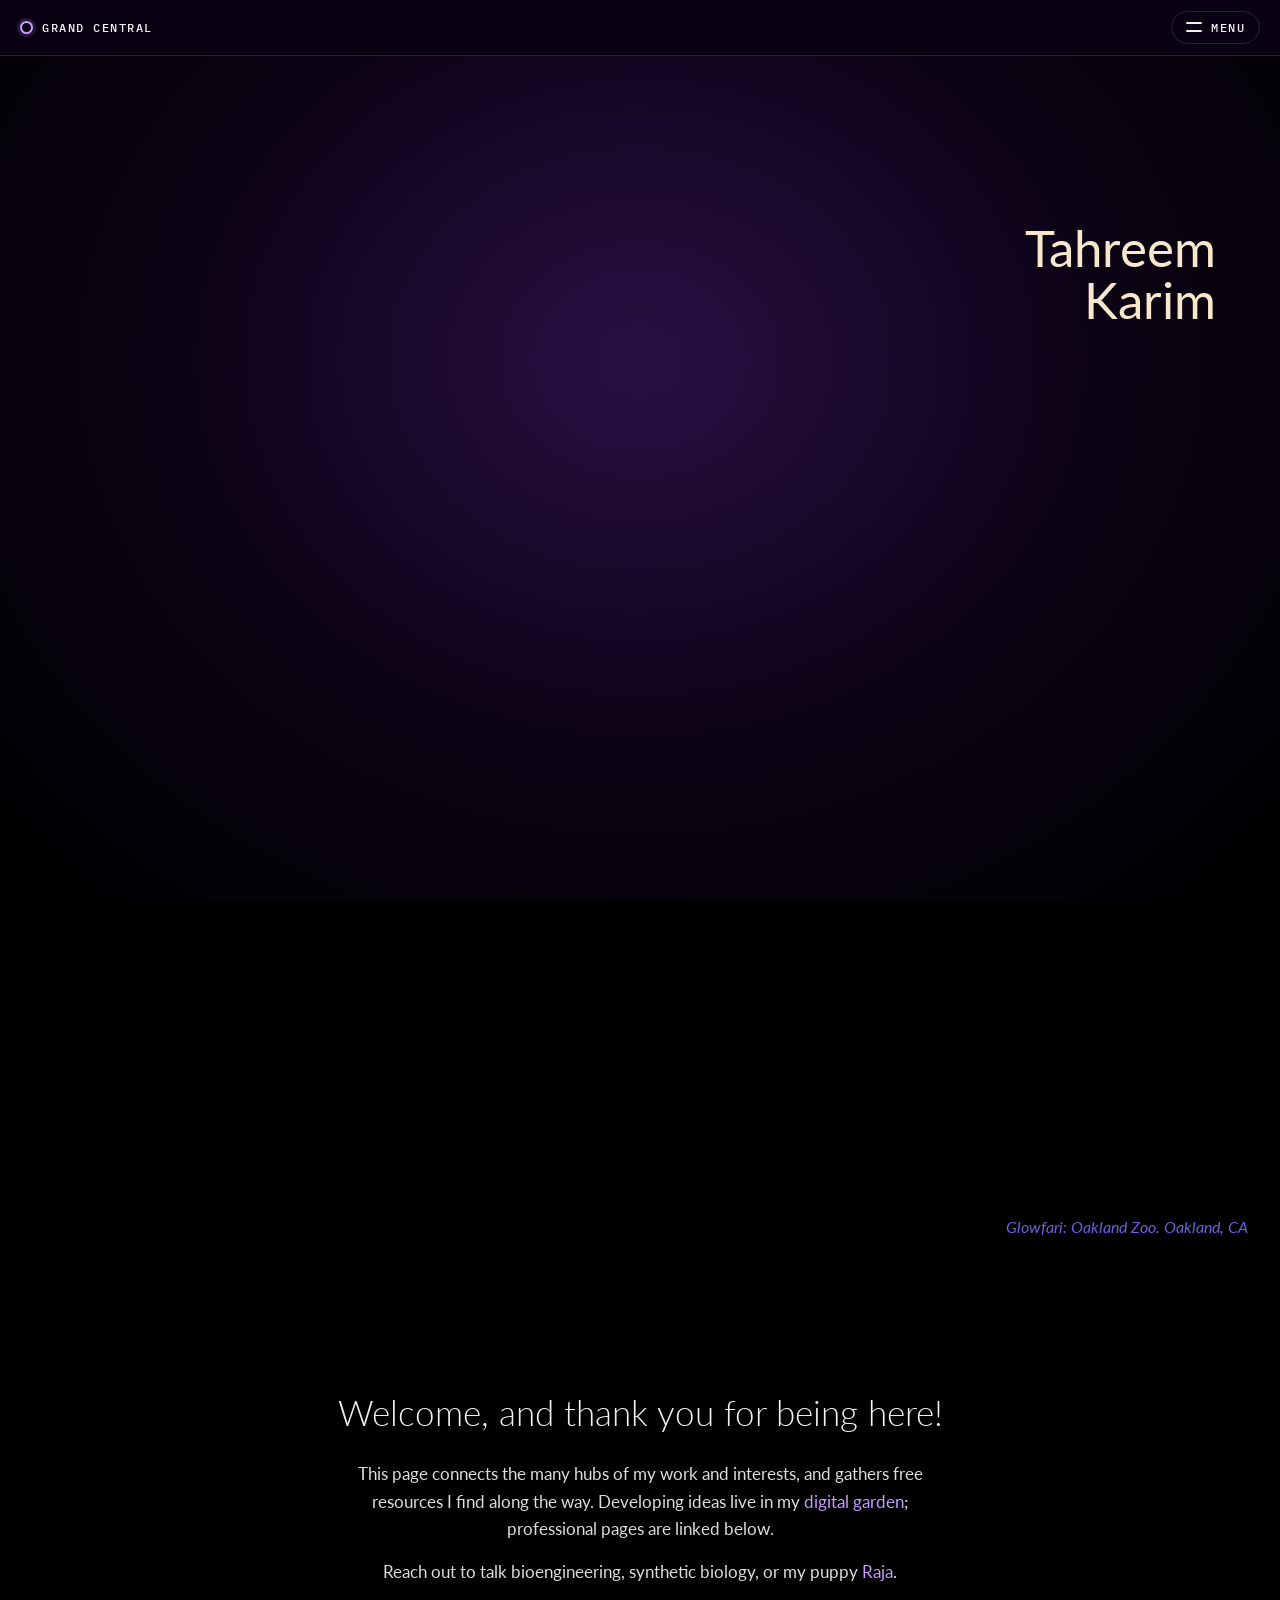
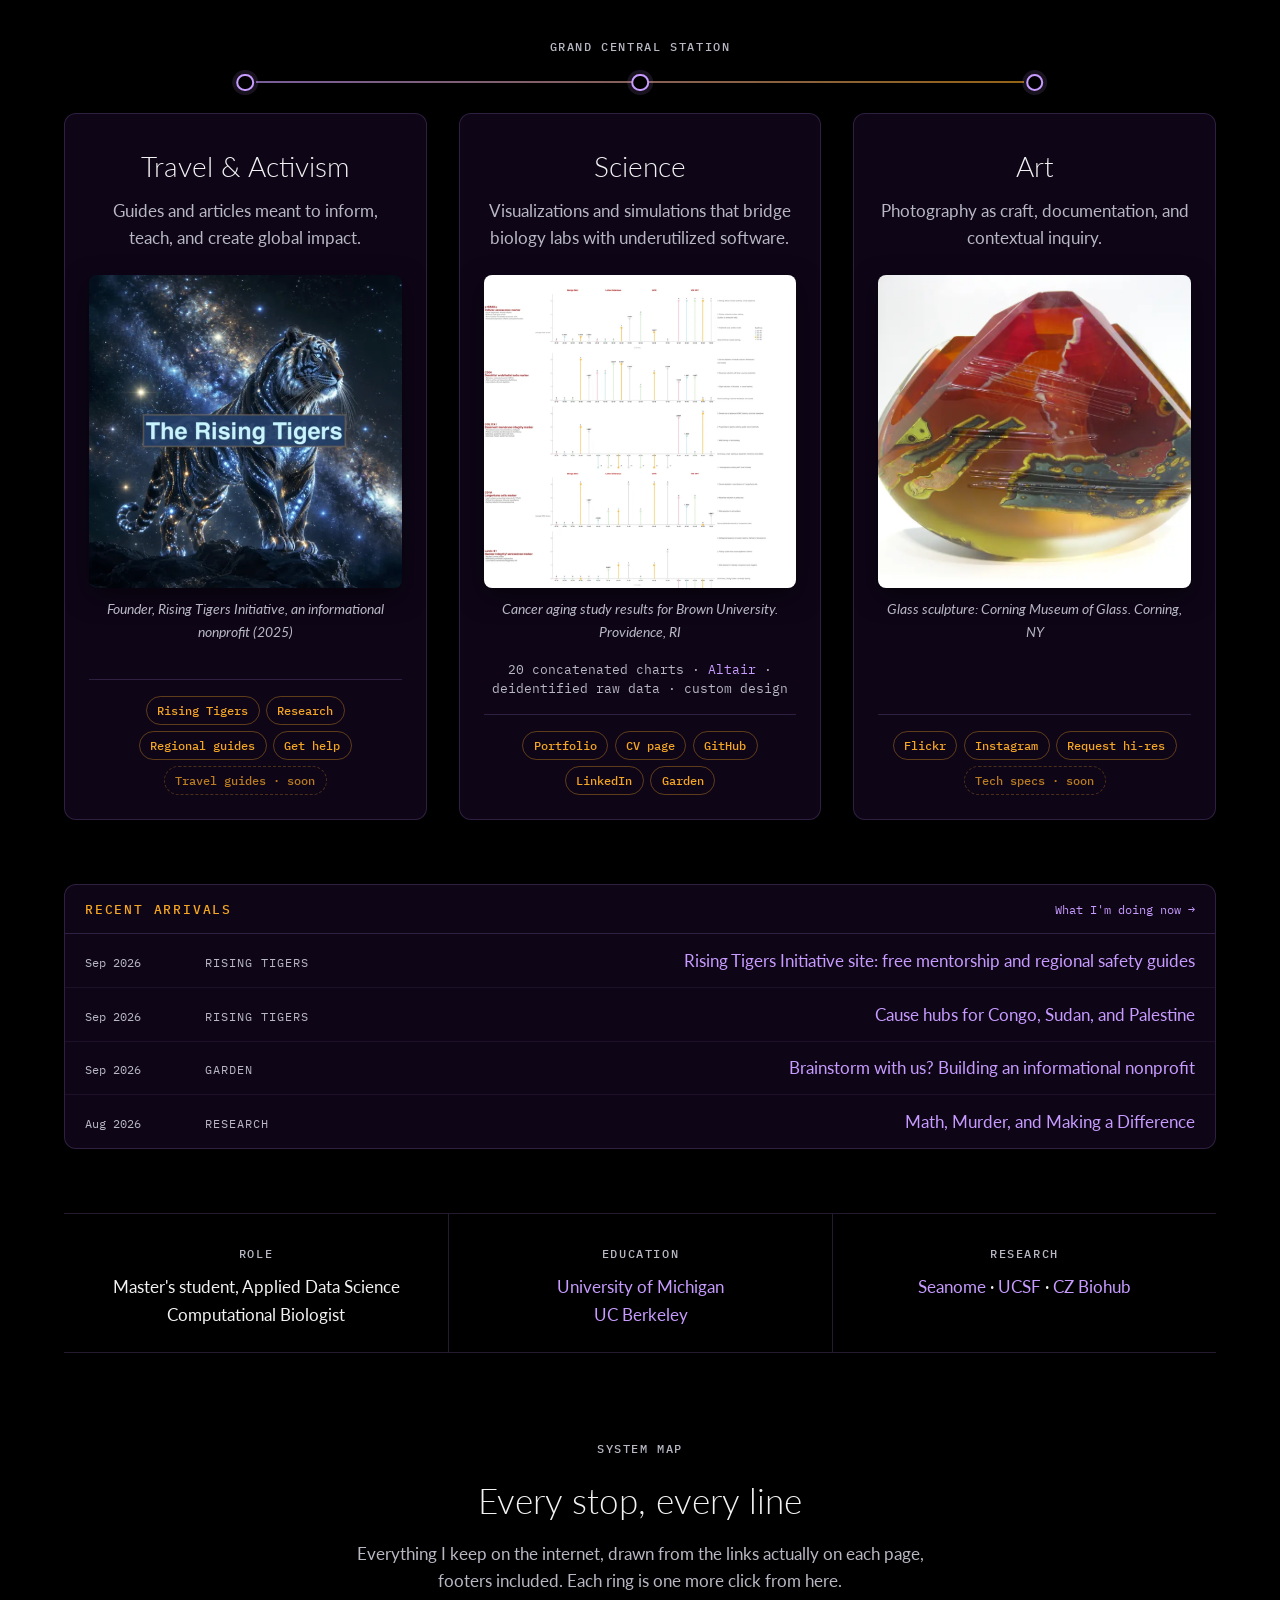
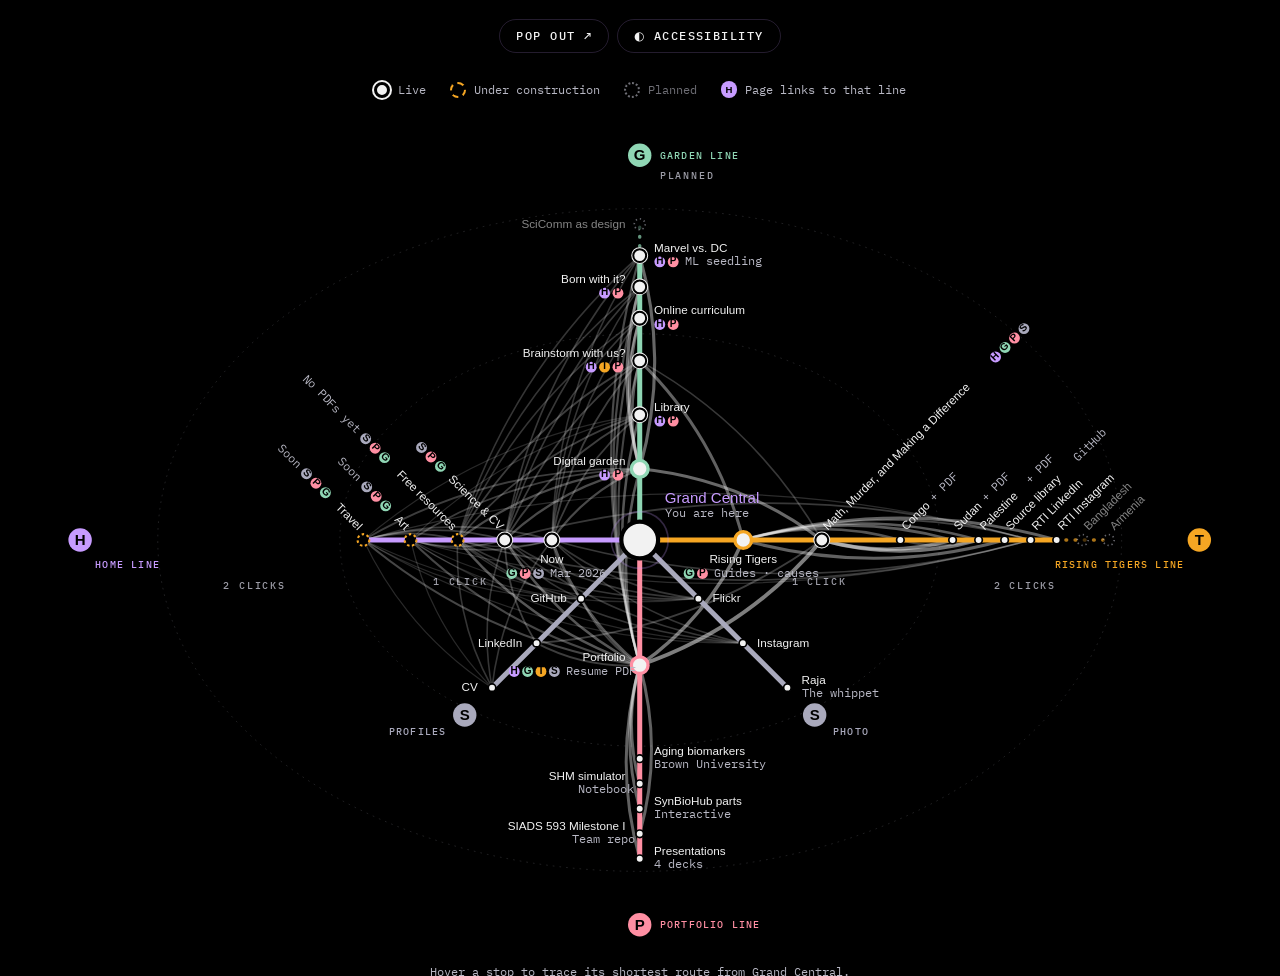
==== commit 1e031165: "Update index.html" ====
--- a/index.html
+++ b/index.html
@@ -445,10 +445,13 @@
     .ring-label { transition: fill .2s, opacity .2s, font-size .2s; }
     .net a:hover .st-name, .net a:hover .st-note, .net a:focus-visible .st-name, .net a:focus-visible .st-note,
     .net a.edge-lit .st-name, .net a.edge-lit .st-note, .net.planned-lit .st-planned .st-name { font-size: 15px; }
+    /* A levelled label sits away from the pointer, so hover has dropped: hold the highlight. */
+    .net a.dwell-lit .st-name, .net a.dwell-lit .st-note { fill: var(--hl-stop); }
+    .net a.dwell-lit circle[fill="var(--fg)"] { stroke: var(--hl-stop); }
     .ring-grp:hover .ring-label, .net.planned-lit .ring-planned .ring-label { font-size: 13px; }
-    /* Dwell: after ~0.4s on a stop, its slanted label levels out and grows one more step.
+    /* Dwell: after ~1.4s on a stop, the map dims and its slanted label levels out and grows a step.
        hub.js tags slanted groups with data-rot (and --a, the origin) the first time it is needed. */
-    .net g[data-rot] { transform: rotate(var(--a)); transition: transform .35s var(--ease); }
+    .net g[data-rot] { transform: rotate(var(--a)); transition: transform .7s var(--ease); }
     .net g[data-rot].straight { transform: rotate(0deg); }
     .net g.straight .st-name, .net g.straight .st-note { font-size: 16px; paint-order: stroke; stroke: var(--bg); stroke-width: 4px; stroke-linejoin: round; }
     .ring-label { font: 500 12px var(--mono); letter-spacing: .18em; fill: var(--muted); opacity: .85; }
@@ -482,8 +485,11 @@
 
     /* Trace: the shortest route from Grand Central to the stop under the pointer or focus. */
     .trace { fill: none; stroke: var(--fg); stroke-width: 3; stroke-linecap: round; stroke-linejoin: round; pointer-events: none; }
-    .net.tracing [data-k]:not(.on) { opacity: .3; }
-    .net.tracing .links, .net.tracing .rings { opacity: .35; }
+    /* Hovering only traces and greens the stop. The map dims at the dwell, with the
+       level-out, so the two read as one move rather than a flicker on every pass. */
+    .net.dwelling [data-k], .net.dwelling .links, .net.dwelling .rings { transition: opacity .7s var(--ease); }
+    .net.dwelling [data-k]:not(.on) { opacity: .3; }
+    .net.dwelling .links, .net.dwelling .rings { opacity: .35; }
     .trace-note { min-height: 1.6em; margin: .75rem 0 0; text-align: center; font: .78rem/1.6 var(--mono); color: var(--muted); }
     @media (hover: none) { .trace-note { display: none; } }
 
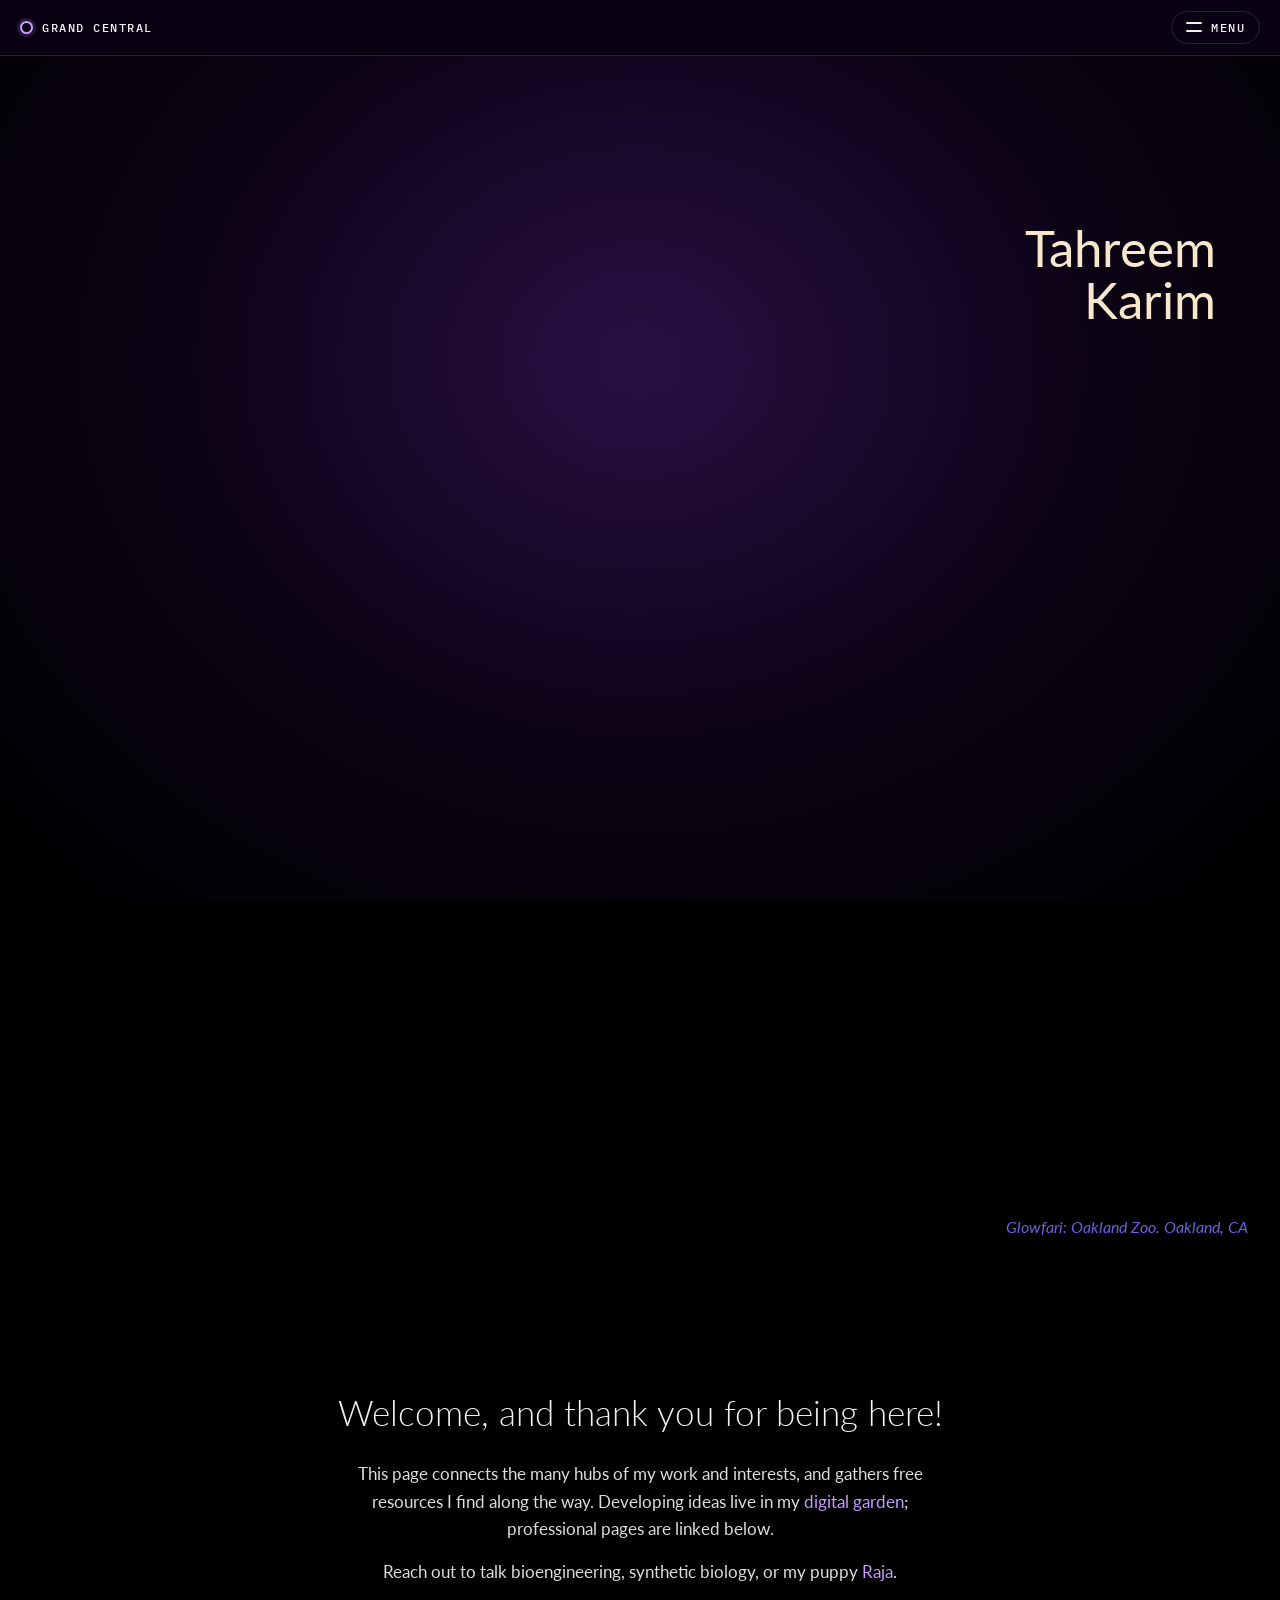
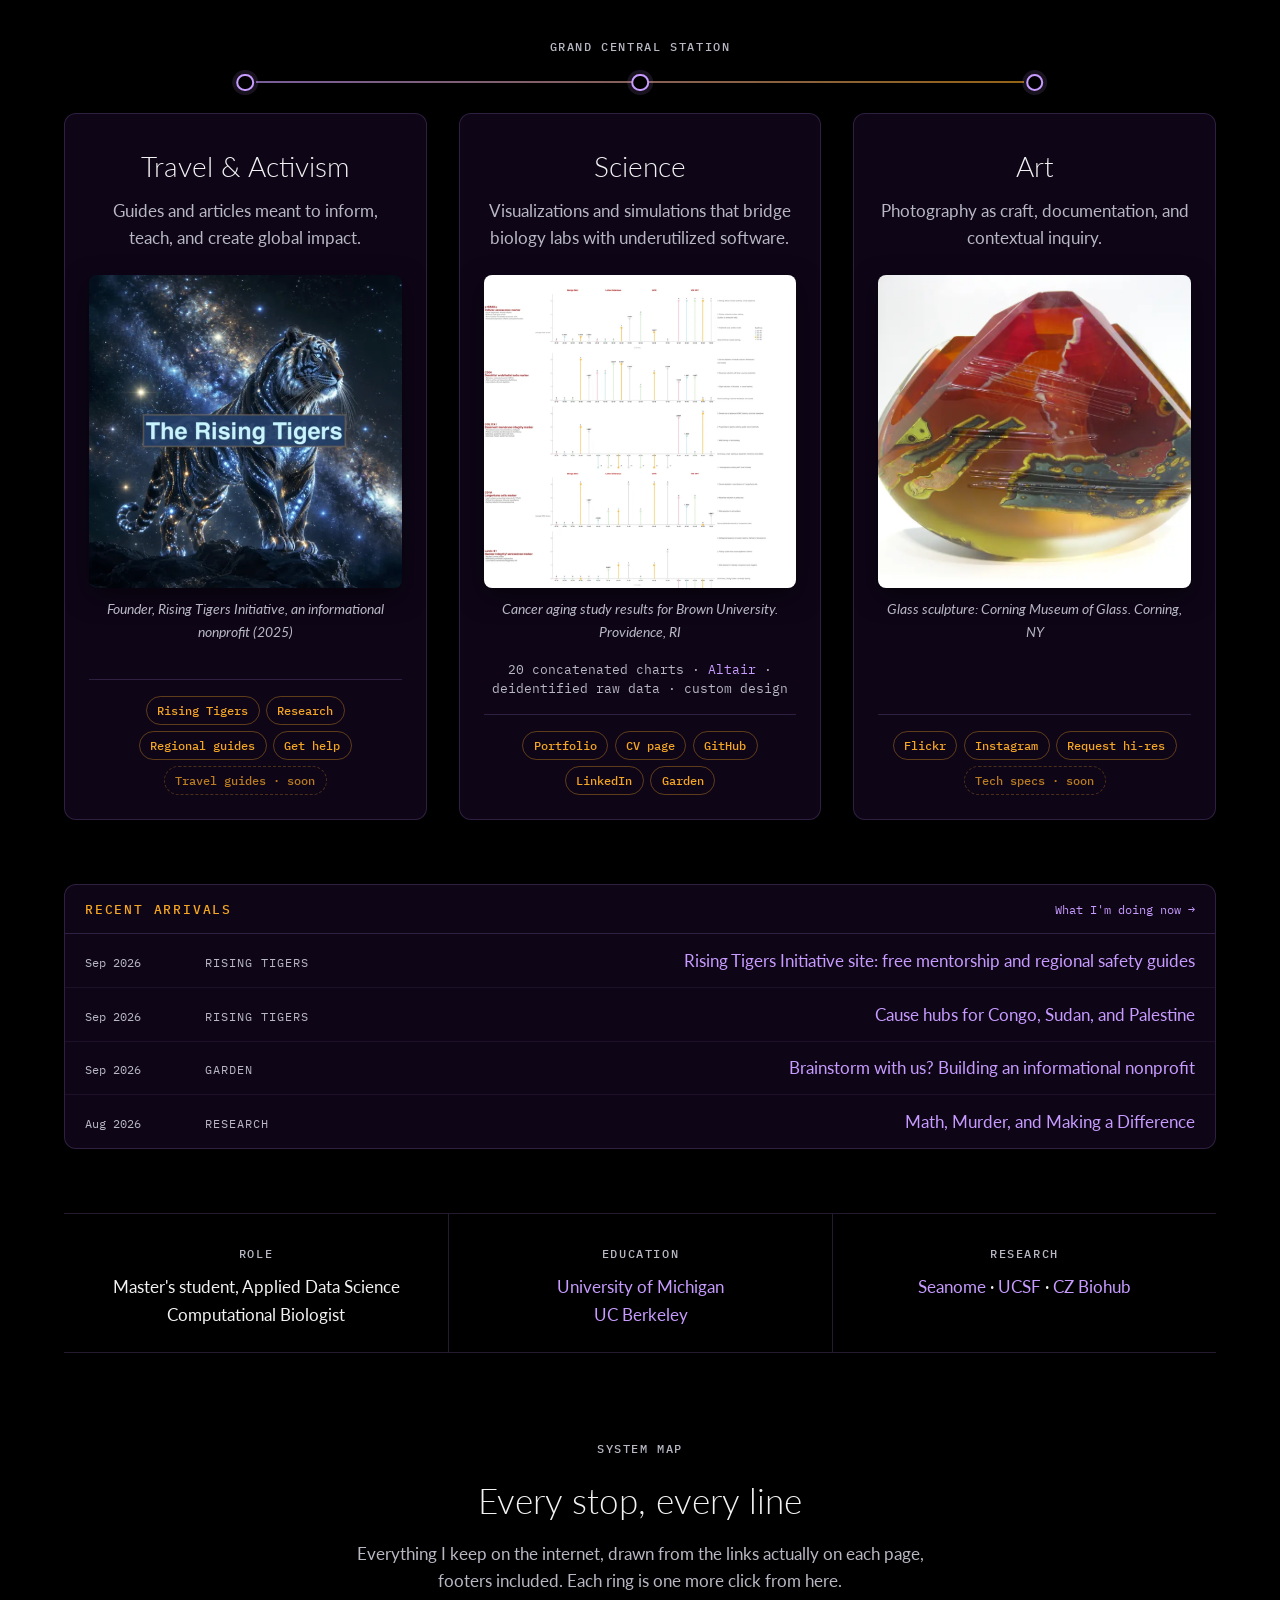
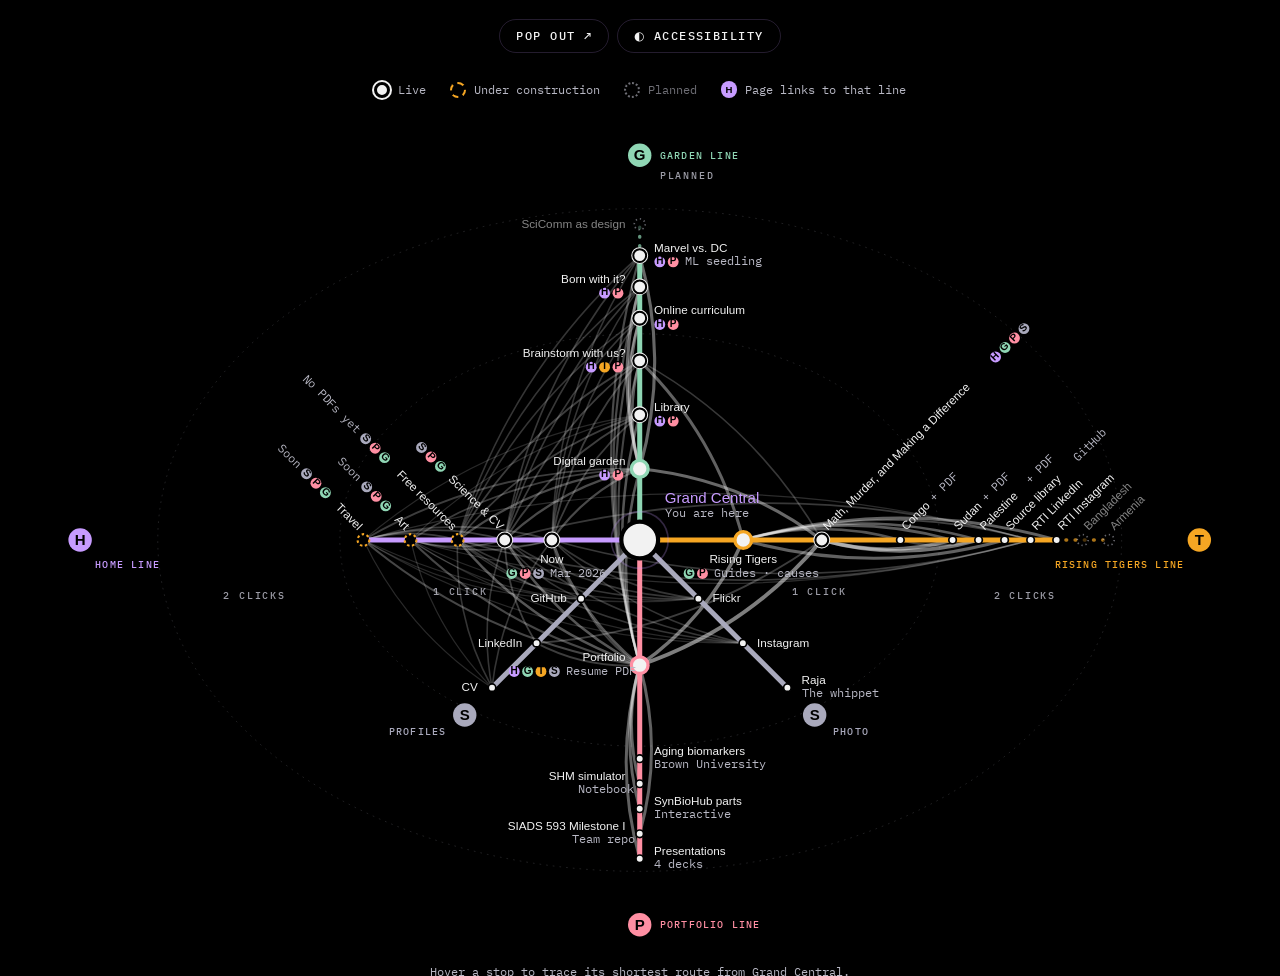
==== commit 43c09207: "Fix SVG text labels for clicks in index.html" ====
--- a/index.html
+++ b/index.html
@@ -949,6 +949,7 @@
         - Only Grand Central links into Rising Tigers from tahreemkarim.xyz; garden + portfolio are the other entrances
     -->
     <section class="network" id="map" aria-labelledby="map-title">
+      <span id="focus" aria-hidden="true"></span>
       <header>
         <span class="label">System map</span>
         <h2 id="map-title">Every stop, every line</h2>
@@ -1022,12 +1023,14 @@
 <g class="deco" aria-hidden="true">
 <g class="rings">
 <g class="ring-grp"><ellipse cx="700" cy="520" rx="358.4" ry="246.4" class="ring-hit"/><ellipse cx="700" cy="520" rx="358.4" ry="246.4" class="ring"/>
-<text x="485.7" y="574.1" text-anchor="middle" class="ring-label">1 CLICK</text>
-<text x="914.3" y="574.1" text-anchor="middle" class="ring-label">1 CLICK</text></g>
+<text x="485.7" y="586.1" text-anchor="middle" class="ring-label">1 CLICK</text>
+<text x="914.3" y="586.1" text-anchor="middle" class="ring-label">1 CLICK</text>
+</g>
 <g class="ring-grp"><ellipse cx="700" cy="520" rx="576" ry="396" class="ring-hit"/><ellipse cx="700" cy="520" rx="576" ry="396" class="ring"/>
-<text x="239.8" y="578.8" text-anchor="middle" class="ring-label">2 CLICKS</text>
-<text x="1160.2" y="578.8" text-anchor="middle" class="ring-label">2 CLICKS</text></g>
-<g class="ring-grp ring-planned"><rect x="716" y="72" width="88" height="24" class="planned-hit"/><text x="724" y="88" text-anchor="start" class="ring-label">PLANNED</text></g>
+<text x="239.8" y="590.8" text-anchor="middle" class="ring-label">2 CLICKS</text>
+<text x="1160.2" y="590.8" text-anchor="middle" class="ring-label">2 CLICKS</text>
+</g>
+<g class="ring-grp ring-planned"><rect x="716" y="72.2" width="88" height="24" class="planned-hit"/><text x="724" y="88.2" text-anchor="start" class="ring-label">PLANNED</text></g>
 </g>
 <g class="links">
 <path class="link" d="M426.1,520 Q450.1,621.9 523.5,696.5" stroke-width="1.44" stroke-opacity="0.17"/>
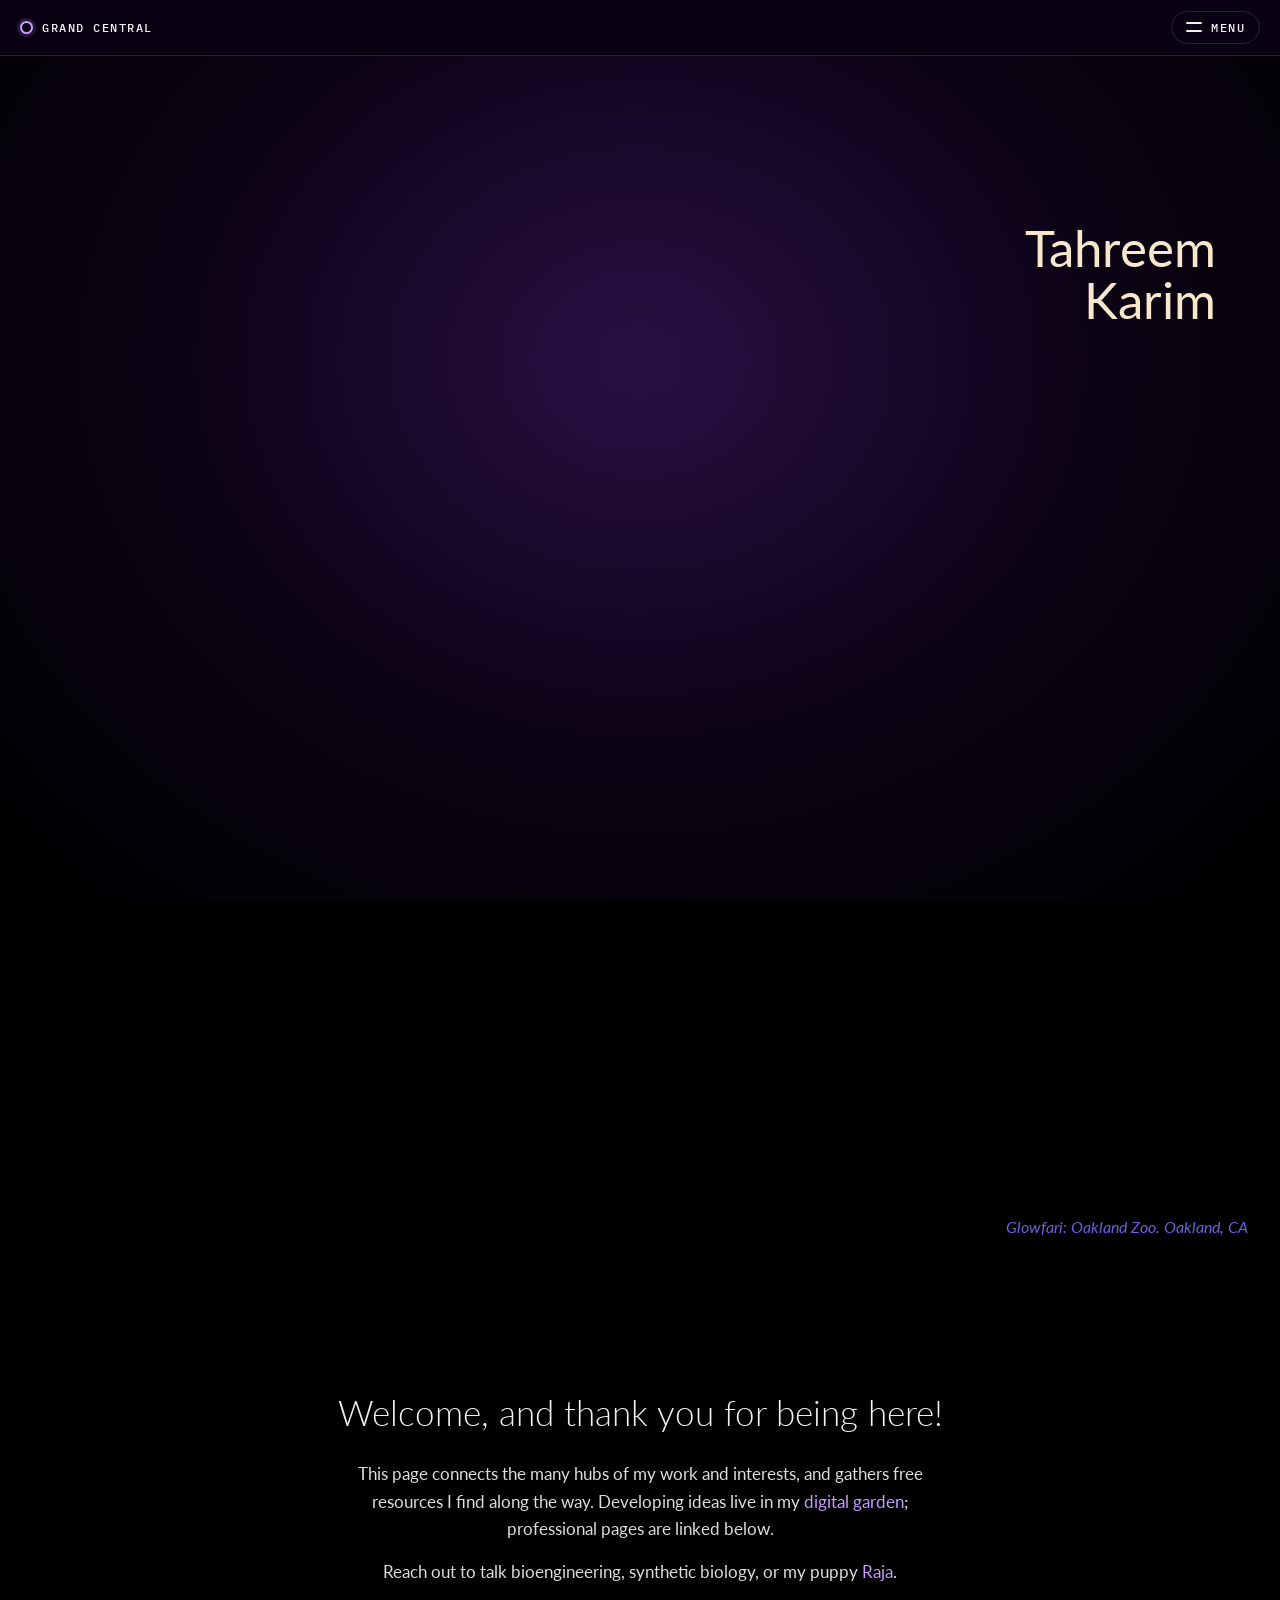
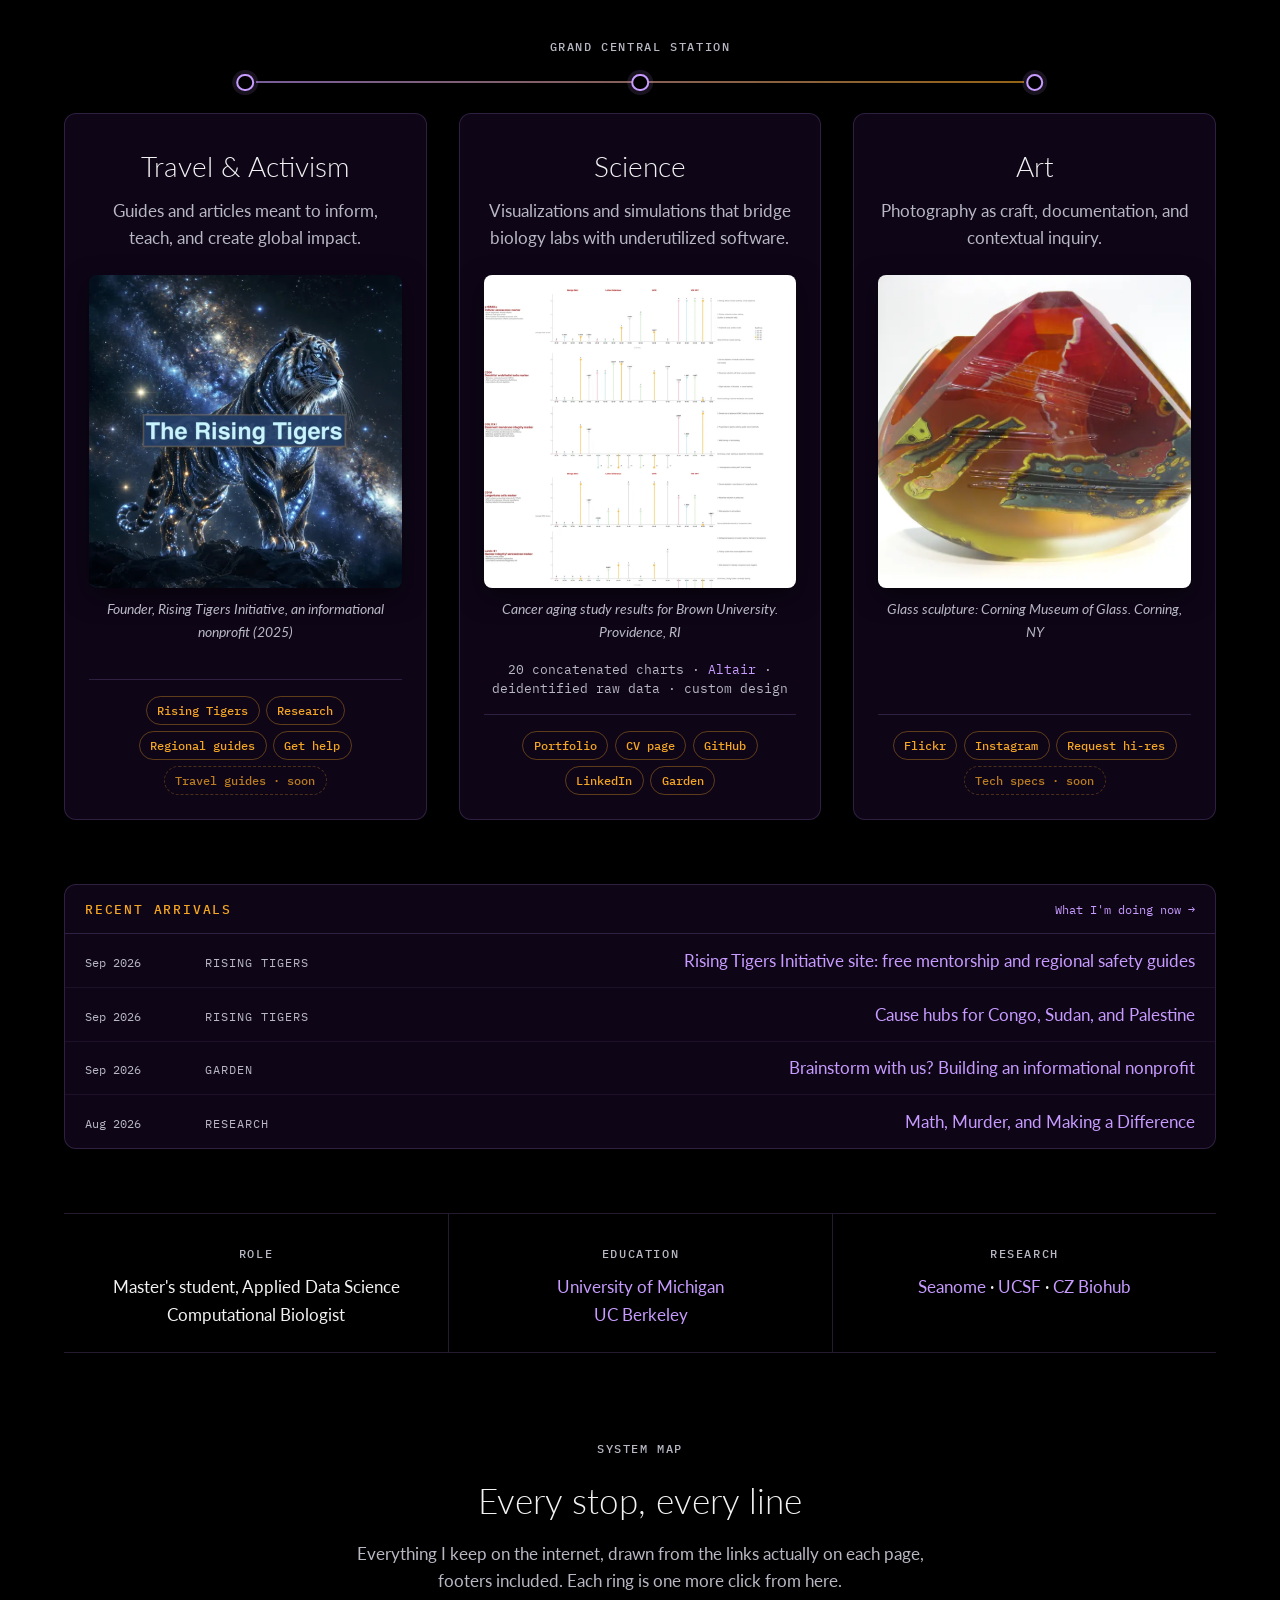
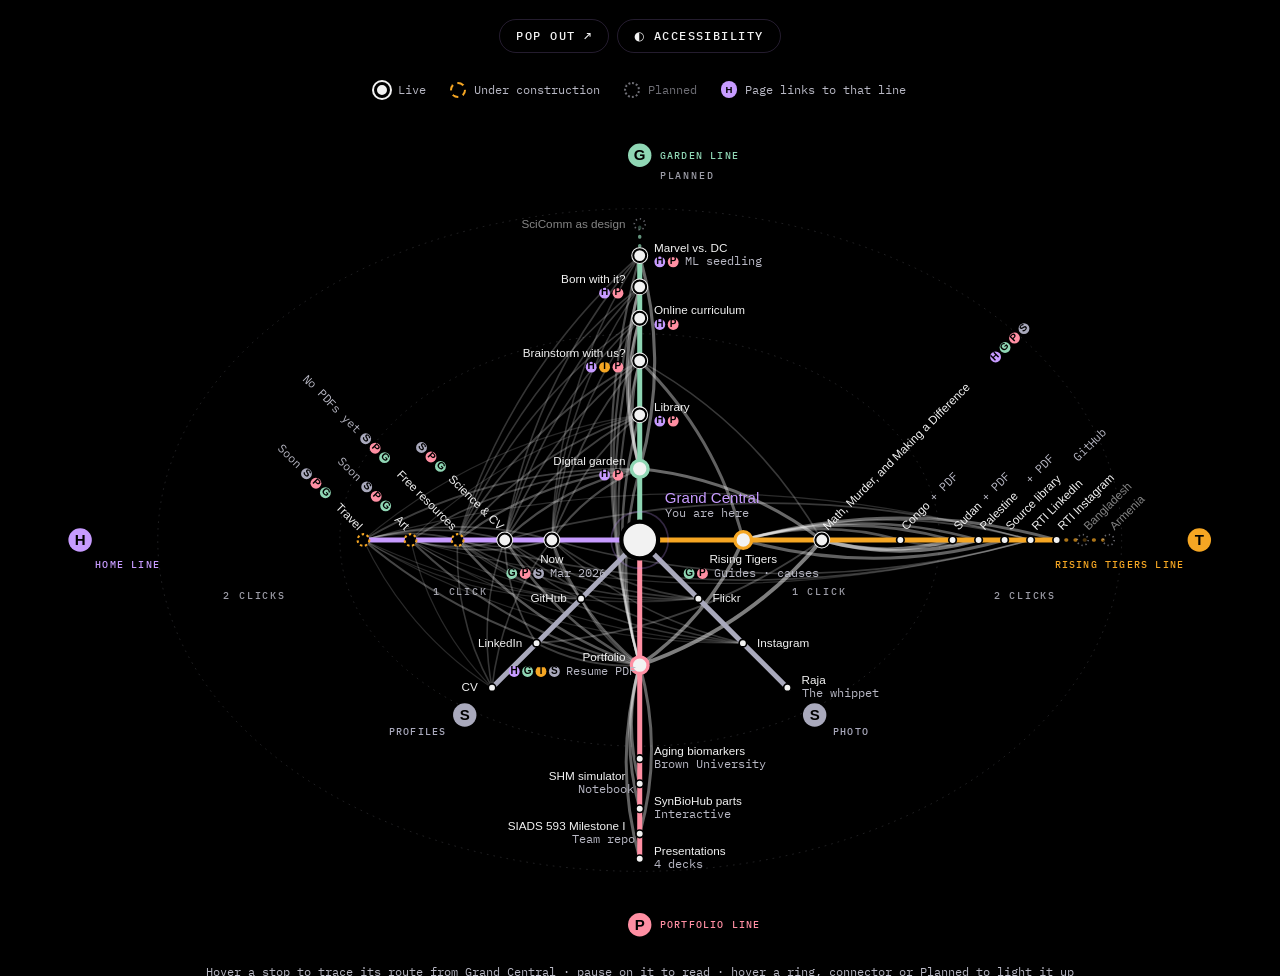
==== commit f6ed3665: "Update print statement from 'Hello' to 'Goodbye'" ====
--- a/index.html
+++ b/index.html
@@ -403,61 +403,57 @@
     .l-profiles  { stroke: var(--line-profiles); }  .t-profiles  { fill: var(--line-profiles);  --bc: var(--line-profiles); }
 
     .deco { pointer-events: none; } /* rings, connectors, tracks: skip hit-testing */
-    .st-name { font: 400 14px var(--transit); fill: var(--fg); }
-    .st-note { font: 400 14px var(--mono); fill: var(--muted); }
+    .st-name { font: 400 14px var(--transit); fill: var(--fg); transition: fill .2s, font-size .2s; }
+    .st-note { font: 400 14px var(--mono); fill: var(--muted); transition: fill .2s, font-size .2s; }
     .st-tag  { font: 500 12px var(--mono); letter-spacing: .12em; }
     .st-gc   { font: 400 18px var(--transit); fill: var(--link); }
     .net a { cursor: pointer; background: none; }
-    .net a:hover .st-name, .net a:focus-visible .st-name, .net a:hover .st-note, .net a:focus-visible .st-note { fill: var(--hl-stop); }
+    /* Highlights. Stops go green (--hl-stop), also held while a levelled label sits away from the pointer;
+       rings, edges and PLANNED go cream (--hl). Each also nudges the writing up a size (below). */
+    .net a:hover .st-name, .net a:hover .st-note, .net a:focus-visible .st-name, .net a:focus-visible .st-note,
+    .net a.dwell-lit .st-name, .net a.dwell-lit .st-note { fill: var(--hl-stop); }
+    .net a:hover circle[fill="var(--fg)"], .net a.dwell-lit circle[fill="var(--fg)"] { stroke: var(--hl-stop); }
     .net a:focus-visible { outline: 2px solid var(--link); outline-offset: 4px; }
     .st-planned { opacity: .55; }
-    .link { fill: none; stroke: var(--fg); stroke-linecap: round; }
-    .ring { fill: none; stroke: var(--muted); stroke-opacity: .22; stroke-width: 1; stroke-dasharray: 2 6; }
+    .link { fill: none; stroke: var(--fg); stroke-linecap: round; transition: stroke .2s, stroke-opacity .2s, stroke-width .2s, filter .2s; }
+    .ring { fill: none; stroke: var(--muted); stroke-opacity: .22; stroke-width: 1; stroke-dasharray: 2 6; transition: stroke .2s, stroke-opacity .2s; }
     /* Hover the whole map: writing gets brighter, the brightest whites ease off a touch */
-    .net circle[fill="var(--fg)"] { transition: fill .2s; }
+    .net circle[fill="var(--fg)"] { transition: fill .2s, stroke .2s; }
     .net:hover .st-name, .net:hover .st-note { fill: #fff; }
     .net:hover .st-name { font-weight: 700; }
     .net:hover .st-planned { opacity: .85; }
     .net:hover circle[fill="var(--fg)"] { fill: #d2d2da; }
     html[data-contrast="high"] .net:hover circle[fill="var(--fg)"] { fill: var(--fg); }
     /* Hover a ring or its "click" label: that ring and its labels light up. The halo is a
-       wide translucent stroke (cheap) rather than a blur filter over a huge ellipse. */
-    .ring-grp .ring-hit { fill: none; stroke: transparent; stroke-width: 24; pointer-events: stroke; transition: stroke .2s; }
+       wide translucent stroke (cheap) rather than a blur filter over a huge ellipse. Only its
+       opacity animates: fading the colour from transparent while opacity snapped back to 1
+       flashed a bright band each time the pointer left. */
+    .ring-grp .ring-hit { fill: none; stroke: var(--hl); stroke-opacity: 0; stroke-width: 24; pointer-events: stroke; transition: stroke-opacity .2s; }
     .ring-grp .ring-label { pointer-events: all; cursor: default; }
     .ring-planned .planned-hit { fill: transparent; pointer-events: all; }
-    .ring { transition: stroke .2s, stroke-opacity .2s; }
     .ring-grp:hover .ring { stroke: var(--hl); stroke-opacity: 1; stroke-width: 1.5; }
-    .ring-grp:hover .ring-hit { stroke: rgb(247 231 204 / .1); }
+    .ring-grp:hover .ring-hit { stroke-opacity: .1; }
     .ring-grp:hover .ring-label { fill: var(--hl); opacity: 1; }
     /* Hover PLANNED (under the Garden line) or any planned stop: all planned stops and the label take the ring highlight. Class set by hub.js. */
-    .st-planned, .st-planned circle { transition: opacity .2s, stroke .2s; }
+    .st-planned circle { transition: stroke .2s; }
     .net.planned-lit .st-planned { opacity: 1; }
     .net.planned-lit .ring-planned .ring-label { fill: var(--hl); opacity: 1; }
-    .net.planned-lit .st-planned .st-name { fill: var(--hl); }
-    .net.planned-lit .st-planned circle { stroke: var(--hl); }
     /* Hover a connecting edge: it glows and the two stops it joins take the ring highlight */
-    .net .link { transition: stroke .2s, stroke-opacity .2s, stroke-width .2s; }
     .net .link.lit { stroke: var(--hl); stroke-opacity: .9; stroke-width: 2.2; filter: drop-shadow(0 0 3px var(--hl)); }
-    .net a.edge-lit .st-name, .net a.edge-lit .st-note { fill: var(--hl); }
-    .net a.edge-lit circle[fill="var(--fg)"] { stroke: var(--hl); }
+    .net a.edge-lit .st-name, .net a.edge-lit .st-note, .net.planned-lit .st-planned .st-name { fill: var(--hl); }
+    .net a.edge-lit circle[fill="var(--fg)"], .net.planned-lit .st-planned circle { stroke: var(--hl); }
     /* Any highlight also nudges the writing up a size (14 -> 15, 12 -> 13) */
-    .st-name, .st-note { transition: fill .2s, font-size .2s; }
-    .ring-label { transition: fill .2s, opacity .2s, font-size .2s; }
     .net a:hover .st-name, .net a:hover .st-note, .net a:focus-visible .st-name, .net a:focus-visible .st-note,
     .net a.edge-lit .st-name, .net a.edge-lit .st-note, .net.planned-lit .st-planned .st-name { font-size: 15px; }
-    /* A levelled label sits away from the pointer, so hover has dropped: hold the highlight. */
-    .net a.dwell-lit .st-name, .net a.dwell-lit .st-note { fill: var(--hl-stop); }
-    .net a.dwell-lit circle[fill="var(--fg)"] { stroke: var(--hl-stop); }
     .ring-grp:hover .ring-label, .net.planned-lit .ring-planned .ring-label { font-size: 13px; }
     /* Dwell: after ~1.4s on a stop, the map dims and its slanted label levels out and grows a step.
        hub.js tags slanted groups with data-rot (and --a, the origin) the first time it is needed. */
     .net g[data-rot] { transform: rotate(var(--a)); transition: transform .7s var(--ease); }
     .net g[data-rot].straight { transform: rotate(0deg); }
     .net g.straight .st-name, .net g.straight .st-note { font-size: 16px; paint-order: stroke; stroke: var(--bg); stroke-width: 4px; stroke-linejoin: round; }
-    .ring-label { font: 500 12px var(--mono); letter-spacing: .18em; fill: var(--muted); opacity: .85; }
+    .ring-label { font: 500 12px var(--mono); letter-spacing: .18em; fill: var(--muted); opacity: .85; transition: fill .2s, opacity .2s, font-size .2s; }
     .bul, .bul-big { font: 700 12px var(--transit); fill: var(--bg); pointer-events: none; }
     .bul-big { font-size: 18px; }
-    .net a:hover circle[fill="var(--fg)"] { stroke: var(--hl-stop); }
     .bul-i {
       display: inline-grid; place-items: center; width: 1.05rem; height: 1.05rem; margin-left: .3rem;
       border-radius: 50%; background: var(--bc); color: var(--bg);
@@ -1019,7 +1015,7 @@
       <p class="sr" id="map-summary">Grand Central is the hub of the map. A text version of every stop follows it.</p>
       <div class="map-scroll" tabindex="0" role="group" aria-label="System map. Scroll sideways on small screens." aria-describedby="map-summary">
 <!-- MAP:START (generated by tools/build_map.py from tools/gcmap/stations.py; edit the data there, not here) -->
-<svg class="net" viewBox="0 30 1400 980" xmlns="http://www.w3.org/2000/svg" aria-labelledby="net-title net-desc"><title id="net-title">System map of Tahreem Karim's websites</title><desc id="net-desc">Grand Central in the center; each ring is one more click away, computed from the links on every page.</desc>
+<svg class="net" viewBox="0 30 1400 980" xmlns="http://www.w3.org/2000/svg" aria-label="System map of Tahreem Karim's websites" aria-describedby="net-desc"><desc id="net-desc">Grand Central in the center; each ring is one more click away, computed from the links on every page.</desc>
 <g class="deco" aria-hidden="true">
 <g class="rings">
 <g class="ring-grp"><ellipse cx="700" cy="520" rx="358.4" ry="246.4" class="ring-hit"/><ellipse cx="700" cy="520" rx="358.4" ry="246.4" class="ring"/>
@@ -1145,44 +1141,44 @@
 <circle cx="909.1" cy="729.1" r="14" class="t-profiles"/><text x="909.1" y="735" text-anchor="middle" class="bul-big">S</text>
 <text x="931.1" y="753.1" text-anchor="start" class="st-tag t-profiles">PHOTO</text>
 </g>
-<a href="https://www.tahreemkarim.xyz/now" data-k="now" style="--d:1" data-route="gc now" aria-label="Now, 1 click: Grand Central → Now"><title>Now — 1 click: Grand Central → Now</title><circle class="hit" cx="595" cy="520" r="15" fill="transparent"/><circle cx="595" cy="520" r="8" fill="var(--fg)" stroke="var(--bg)" stroke-width="3"/><circle cx="595" cy="520" r="9.5" fill="none" stroke="var(--fg)" stroke-width="1.2"/><text x="595" y="548" text-anchor="middle" class="st-name">Now</text><circle cx="547.1" cy="560" r="6.5" class="t-garden"/><text x="547.1" y="562.7" text-anchor="middle" class="bul">G</text><circle cx="563.1" cy="560" r="6.5" class="t-portfolio"/><text x="563.1" y="562.7" text-anchor="middle" class="bul">P</text><circle cx="579.1" cy="560" r="6.5" class="t-profiles"/><text x="579.1" y="562.7" text-anchor="middle" class="bul">S</text><text x="593.1" y="564" class="st-note">Mar 2026</text></a>
-<a href="https://www.tahreemkarim.xyz/science" data-k="sci" style="--d:1" data-route="gc sci" aria-label="Science &amp; CV, 1 click: Grand Central → Science &amp; CV"><title>Science &amp; CV — 1 click: Grand Central → Science &amp; CV</title><circle class="hit" cx="538.7" cy="520" r="15" fill="transparent"/><circle cx="538.7" cy="520" r="8" fill="var(--fg)" stroke="var(--bg)" stroke-width="3"/><circle cx="538.7" cy="520" r="9.5" fill="none" stroke="var(--fg)" stroke-width="1.2"/><g transform="rotate(45 531.7 509)"><text x="531.7" y="509" text-anchor="end" class="st-name">Science &amp; CV</text><circle cx="427.9" cy="504" r="6.5" class="t-garden"/><text x="427.9" y="506.7" text-anchor="middle" class="bul">G</text><circle cx="411.9" cy="504" r="6.5" class="t-portfolio"/><text x="411.9" y="506.7" text-anchor="middle" class="bul">P</text><circle cx="395.9" cy="504" r="6.5" class="t-profiles"/><text x="395.9" y="506.7" text-anchor="middle" class="bul">S</text></g></a>
-<a href="https://www.tahreemkarim.xyz/free-resources" data-k="free" style="--d:1" data-route="gc free" aria-label="Free resources, 1 click: Grand Central → Free resources (under construction)"><title>Free resources — 1 click: Grand Central → Free resources (under construction)</title><circle class="hit" cx="482.4" cy="520" r="15" fill="transparent"/><circle cx="482.4" cy="520" r="7" fill="var(--bg)" stroke="var(--orange)" stroke-width="2.5" stroke-dasharray="3 3"/><g transform="rotate(45 475.4 509)"><text x="475.4" y="509" text-anchor="end" class="st-name">Free resources</text><circle cx="356.8" cy="504" r="6.5" class="t-garden"/><text x="356.8" y="506.7" text-anchor="middle" class="bul">G</text><circle cx="340.8" cy="504" r="6.5" class="t-portfolio"/><text x="340.8" y="506.7" text-anchor="middle" class="bul">P</text><circle cx="324.8" cy="504" r="6.5" class="t-profiles"/><text x="324.8" y="506.7" text-anchor="middle" class="bul">S</text><text x="312.8" y="508" text-anchor="end" class="st-note">No PDFs yet</text></g></a>
-<a href="https://www.tahreemkarim.xyz/art" data-k="art" style="--d:1" data-route="gc art" aria-label="Art, 1 click: Grand Central → Art (under construction)"><title>Art — 1 click: Grand Central → Art (under construction)</title><circle class="hit" cx="426.1" cy="520" r="15" fill="transparent"/><circle cx="426.1" cy="520" r="7" fill="var(--bg)" stroke="var(--orange)" stroke-width="2.5" stroke-dasharray="3 3"/><g transform="rotate(45 419.1 509)"><text x="419.1" y="509" text-anchor="end" class="st-name">Art</text><circle cx="381.9" cy="504" r="6.5" class="t-garden"/><text x="381.9" y="506.7" text-anchor="middle" class="bul">G</text><circle cx="365.9" cy="504" r="6.5" class="t-portfolio"/><text x="365.9" y="506.7" text-anchor="middle" class="bul">P</text><circle cx="349.9" cy="504" r="6.5" class="t-profiles"/><text x="349.9" y="506.7" text-anchor="middle" class="bul">S</text><text x="337.9" y="508" text-anchor="end" class="st-note">Soon</text></g></a>
-<a href="https://www.tahreemkarim.xyz/travel" data-k="trav" style="--d:1" data-route="gc trav" aria-label="Travel, 1 click: Grand Central → Travel (under construction)"><title>Travel — 1 click: Grand Central → Travel (under construction)</title><circle class="hit" cx="369.8" cy="520" r="15" fill="transparent"/><circle cx="369.8" cy="520" r="7" fill="var(--bg)" stroke="var(--orange)" stroke-width="2.5" stroke-dasharray="3 3"/><g transform="rotate(45 362.8 509)"><text x="362.8" y="509" text-anchor="end" class="st-name">Travel</text><circle cx="303.4" cy="504" r="6.5" class="t-garden"/><text x="303.4" y="506.7" text-anchor="middle" class="bul">G</text><circle cx="287.4" cy="504" r="6.5" class="t-portfolio"/><text x="287.4" y="506.7" text-anchor="middle" class="bul">P</text><circle cx="271.4" cy="504" r="6.5" class="t-profiles"/><text x="271.4" y="506.7" text-anchor="middle" class="bul">S</text><text x="259.4" y="508" text-anchor="end" class="st-note">Soon</text></g></a>
-<a href="https://garden.tahreemkarim.xyz" data-k="gdn" style="--d:1" data-route="gc gdn" aria-label="Digital garden, 1 click: Grand Central → Digital garden"><title>Digital garden — 1 click: Grand Central → Digital garden</title><circle class="hit" cx="700" cy="434.9" r="15" fill="transparent"/><circle cx="700" cy="434.9" r="10" fill="var(--fg)" stroke="var(--line-garden)" stroke-width="4"/><text x="683" y="430.4" text-anchor="end" class="st-name">Digital garden</text><circle cx="658" cy="442.4" r="6.5" class="t-home"/><text x="658" y="445.2" text-anchor="middle" class="bul">H</text><circle cx="674" cy="442.4" r="6.5" class="t-portfolio"/><text x="674" y="445.2" text-anchor="middle" class="bul">P</text></a>
-<a href="https://garden.tahreemkarim.xyz/library" data-k="lib" style="--d:1" data-route="gc lib" aria-label="Library, 1 click: Grand Central → Library"><title>Library — 1 click: Grand Central → Library</title><circle class="hit" cx="700" cy="370.4" r="15" fill="transparent"/><circle cx="700" cy="370.4" r="8" fill="var(--fg)" stroke="var(--bg)" stroke-width="3"/><circle cx="700" cy="370.4" r="9.5" fill="none" stroke="var(--fg)" stroke-width="1.2"/><text x="717" y="365.9" text-anchor="start" class="st-name">Library</text><circle cx="724" cy="377.9" r="6.5" class="t-home"/><text x="724" y="380.6" text-anchor="middle" class="bul">H</text><circle cx="740" cy="377.9" r="6.5" class="t-portfolio"/><text x="740" y="380.6" text-anchor="middle" class="bul">P</text></a>
-<a href="https://garden.tahreemkarim.xyz/posts/rti_brainstorm.html" data-k="brain" style="--d:1" data-route="gc brain" aria-label="Brainstorm with us?, 1 click: Grand Central → Brainstorm with us?"><title>Brainstorm with us? — 1 click: Grand Central → Brainstorm with us?</title><circle class="hit" cx="700" cy="305.9" r="15" fill="transparent"/><circle cx="700" cy="305.9" r="8" fill="var(--fg)" stroke="var(--bg)" stroke-width="3"/><circle cx="700" cy="305.9" r="9.5" fill="none" stroke="var(--fg)" stroke-width="1.2"/><text x="683" y="301.4" text-anchor="end" class="st-name">Brainstorm with us?</text><circle cx="642" cy="313.4" r="6.5" class="t-home"/><text x="642" y="316.1" text-anchor="middle" class="bul">H</text><circle cx="658" cy="313.4" r="6.5" class="t-tigers"/><text x="658" y="316.1" text-anchor="middle" class="bul">T</text><circle cx="674" cy="313.4" r="6.5" class="t-portfolio"/><text x="674" y="316.1" text-anchor="middle" class="bul">P</text></a>
-<a href="https://garden.tahreemkarim.xyz/posts/on_curriculum.html" data-k="cur" style="--d:2" data-route="gc gdn cur" aria-label="Online curriculum, 2 clicks: Grand Central → Digital garden → Online curriculum"><title>Online curriculum — 2 clicks: Grand Central → Digital garden → Online curriculum</title><circle class="hit" cx="700" cy="254.9" r="15" fill="transparent"/><circle cx="700" cy="254.9" r="8" fill="var(--fg)" stroke="var(--bg)" stroke-width="3"/><circle cx="700" cy="254.9" r="9.5" fill="none" stroke="var(--fg)" stroke-width="1.2"/><text x="717" y="250.4" text-anchor="start" class="st-name">Online curriculum</text><circle cx="724" cy="262.4" r="6.5" class="t-home"/><text x="724" y="265.1" text-anchor="middle" class="bul">H</text><circle cx="740" cy="262.4" r="6.5" class="t-portfolio"/><text x="740" y="265.1" text-anchor="middle" class="bul">P</text></a>
-<a href="https://garden.tahreemkarim.xyz/posts/on-philosophy.html" data-k="born" style="--d:2" data-route="gc gdn born" aria-label="Born with it?, 2 clicks: Grand Central → Digital garden → Born with it?"><title>Born with it? — 2 clicks: Grand Central → Digital garden → Born with it?</title><circle class="hit" cx="700" cy="217.5" r="15" fill="transparent"/><circle cx="700" cy="217.5" r="8" fill="var(--fg)" stroke="var(--bg)" stroke-width="3"/><circle cx="700" cy="217.5" r="9.5" fill="none" stroke="var(--fg)" stroke-width="1.2"/><text x="683" y="213" text-anchor="end" class="st-name">Born with it?</text><circle cx="658" cy="225" r="6.5" class="t-home"/><text x="658" y="227.7" text-anchor="middle" class="bul">H</text><circle cx="674" cy="225" r="6.5" class="t-portfolio"/><text x="674" y="227.7" text-anchor="middle" class="bul">P</text></a>
-<a href="https://garden.tahreemkarim.xyz/posts/comics-multimodal.html" data-k="mvd" style="--d:2" data-route="gc gdn mvd" aria-label="Marvel vs. DC, 2 clicks: Grand Central → Digital garden → Marvel vs. DC"><title>Marvel vs. DC — 2 clicks: Grand Central → Digital garden → Marvel vs. DC</title><circle class="hit" cx="700" cy="180.1" r="15" fill="transparent"/><circle cx="700" cy="180.1" r="8" fill="var(--fg)" stroke="var(--bg)" stroke-width="3"/><circle cx="700" cy="180.1" r="9.5" fill="none" stroke="var(--fg)" stroke-width="1.2"/><text x="717" y="175.6" text-anchor="start" class="st-name">Marvel vs. DC</text><circle cx="724" cy="187.6" r="6.5" class="t-home"/><text x="724" y="190.3" text-anchor="middle" class="bul">H</text><circle cx="740" cy="187.6" r="6.5" class="t-portfolio"/><text x="740" y="190.3" text-anchor="middle" class="bul">P</text><text x="754" y="191.6" class="st-note">ML seedling</text></a>
-<g class="st-planned" data-k="scicomm" style="--d:3" role="img" aria-label="SciComm as design, planned"><title>SciComm as design — planned</title><circle cx="700" cy="142.7" r="6.5" fill="var(--bg)" stroke="var(--muted)" stroke-width="2" stroke-dasharray="1.5 3.5"/><text x="683" y="146.7" text-anchor="end" class="st-name">SciComm as design</text></g>
-<a href="https://risingtigers.tahreemkarim.xyz" data-k="rti" style="--d:1" data-route="gc rti" aria-label="Rising Tigers, 1 click: Grand Central → Rising Tigers"><title>Rising Tigers — 1 click: Grand Central → Rising Tigers</title><circle class="hit" cx="823.7" cy="520" r="15" fill="transparent"/><circle cx="823.7" cy="520" r="10" fill="var(--fg)" stroke="var(--line-tigers)" stroke-width="4"/><text x="823.7" y="548" text-anchor="middle" class="st-name">Rising Tigers</text><circle cx="759" cy="560" r="6.5" class="t-garden"/><text x="759" y="562.7" text-anchor="middle" class="bul">G</text><circle cx="775" cy="560" r="6.5" class="t-portfolio"/><text x="775" y="562.7" text-anchor="middle" class="bul">P</text><text x="789" y="564" class="st-note">Guides · causes</text></a>
-<a href="https://risingtigers.tahreemkarim.xyz/activism/" data-k="act" style="--d:1" data-route="gc act" aria-label="Math, Murder, and Making a Difference, 1 click: Grand Central → Math, Murder, and Making a Difference"><title>Math, Murder, and Making a Difference — 1 click: Grand Central → Math, Murder, and Making a Difference</title><circle class="hit" cx="917.6" cy="520" r="15" fill="transparent"/><circle cx="917.6" cy="520" r="8" fill="var(--fg)" stroke="var(--bg)" stroke-width="3"/><circle cx="917.6" cy="520" r="9.5" fill="none" stroke="var(--fg)" stroke-width="1.2"/><g transform="rotate(-45 924.6 509)"><text x="924.6" y="509" text-anchor="start" class="st-name">Math, Murder, and Making a Difference</text><circle cx="1213.4" cy="504" r="6.5" class="t-home"/><text x="1213.4" y="506.7" text-anchor="middle" class="bul">H</text><circle cx="1229.4" cy="504" r="6.5" class="t-garden"/><text x="1229.4" y="506.7" text-anchor="middle" class="bul">G</text><circle cx="1245.4" cy="504" r="6.5" class="t-portfolio"/><text x="1245.4" y="506.7" text-anchor="middle" class="bul">P</text><circle cx="1261.4" cy="504" r="6.5" class="t-profiles"/><text x="1261.4" y="506.7" text-anchor="middle" class="bul">S</text></g></a>
-<a href="https://risingtigers.tahreemkarim.xyz/artifacts/congo/" data-k="congo" style="--d:1" data-route="gc congo" aria-label="Congo, 1 click: Grand Central → Congo"><title>Congo — 1 click: Grand Central → Congo</title><circle class="hit" cx="1011.5" cy="520" r="15" fill="transparent"/><circle cx="1011.5" cy="520" r="4.5" fill="var(--fg)" stroke="var(--bg)" stroke-width="2"/><g transform="rotate(-45 1018.5 509)"><text x="1018.5" y="509" text-anchor="start" class="st-name">Congo</text><text x="1066.5" y="508" text-anchor="start" class="st-note">+ PDF</text></g></a>
-<a href="https://risingtigers.tahreemkarim.xyz/artifacts/sudan/" data-k="sudan" style="--d:2" data-route="gc act sudan" aria-label="Sudan, 2 clicks: Grand Central → Math, Murder, and Making a Difference → Sudan"><title>Sudan — 2 clicks: Grand Central → Math, Murder, and Making a Difference → Sudan</title><circle class="hit" cx="1073.9" cy="520" r="15" fill="transparent"/><circle cx="1073.9" cy="520" r="4.5" fill="var(--fg)" stroke="var(--bg)" stroke-width="2"/><g transform="rotate(-45 1080.9 509)"><text x="1080.9" y="509" text-anchor="start" class="st-name">Sudan</text><text x="1128.9" y="508" text-anchor="start" class="st-note">+ PDF</text></g></a>
-<a href="https://risingtigers.tahreemkarim.xyz/artifacts/palestine/" data-k="pal" style="--d:2" data-route="gc act pal" aria-label="Palestine, 2 clicks: Grand Central → Math, Murder, and Making a Difference → Palestine"><title>Palestine — 2 clicks: Grand Central → Math, Murder, and Making a Difference → Palestine</title><circle class="hit" cx="1105" cy="520" r="15" fill="transparent"/><circle cx="1105" cy="520" r="4.5" fill="var(--fg)" stroke="var(--bg)" stroke-width="2"/><g transform="rotate(-45 1112 509)"><text x="1112" y="509" text-anchor="start" class="st-name">Palestine</text><text x="1189.6" y="508" text-anchor="start" class="st-note">+ PDF</text></g></a>
-<a href="https://github.com/TahreemK13/Rising_Tigers_Initiative/tree/main/library" data-k="srcl" style="--d:2" data-route="gc rti srcl" aria-label="Source library, 2 clicks: Grand Central → Rising Tigers → Source library"><title>Source library — 2 clicks: Grand Central → Rising Tigers → Source library</title><circle class="hit" cx="1136.1" cy="520" r="15" fill="transparent"/><circle cx="1136.1" cy="520" r="4.5" fill="var(--fg)" stroke="var(--bg)" stroke-width="2"/><g transform="rotate(-45 1143.1 509)"><text x="1143.1" y="509" text-anchor="start" class="st-name">Source library</text><text x="1257.7" y="508" text-anchor="start" class="st-note">GitHub</text></g></a>
-<a href="https://www.linkedin.com/company/rising-tigers-initiative/" data-k="rli" style="--d:2" data-route="gc art rli" aria-label="RTI LinkedIn, 2 clicks: Grand Central → Art → RTI LinkedIn"><title>RTI LinkedIn — 2 clicks: Grand Central → Art → RTI LinkedIn</title><circle class="hit" cx="1167.2" cy="520" r="15" fill="transparent"/><circle cx="1167.2" cy="520" r="4.5" fill="var(--fg)" stroke="var(--bg)" stroke-width="2"/><g transform="rotate(-45 1174.2 509)"><text x="1174.2" y="509" text-anchor="start" class="st-name">RTI LinkedIn</text></g></a>
-<a href="https://www.instagram.com/the_rising_tigers_initiative/" data-k="rig" style="--d:2" data-route="gc rti rig" aria-label="RTI Instagram, 2 clicks: Grand Central → Rising Tigers → RTI Instagram"><title>RTI Instagram — 2 clicks: Grand Central → Rising Tigers → RTI Instagram</title><circle class="hit" cx="1198.3" cy="520" r="15" fill="transparent"/><circle cx="1198.3" cy="520" r="4.5" fill="var(--fg)" stroke="var(--bg)" stroke-width="2"/><g transform="rotate(-45 1205.3 509)"><text x="1205.3" y="509" text-anchor="start" class="st-name">RTI Instagram</text></g></a>
-<g class="st-planned" data-k="bang" style="--d:3" role="img" aria-label="Bangladesh, planned"><title>Bangladesh — planned</title><circle cx="1229.4" cy="520" r="6.5" fill="var(--bg)" stroke="var(--muted)" stroke-width="2" stroke-dasharray="1.5 3.5"/><g transform="rotate(-45 1236.4 509)"><text x="1236.4" y="509" text-anchor="start" class="st-name">Bangladesh</text></g></g>
-<g class="st-planned" data-k="arm" style="--d:3" role="img" aria-label="Armenia, planned"><title>Armenia — planned</title><circle cx="1260.5" cy="520" r="6.5" fill="var(--bg)" stroke="var(--muted)" stroke-width="2" stroke-dasharray="1.5 3.5"/><g transform="rotate(-45 1267.5 509)"><text x="1267.5" y="509" text-anchor="start" class="st-name">Armenia</text></g></g>
-<a href="https://portfolio.tahreemkarim.xyz" data-k="pf" style="--d:1" data-route="gc pf" aria-label="Portfolio, 1 click: Grand Central → Portfolio"><title>Portfolio — 1 click: Grand Central → Portfolio</title><circle class="hit" cx="700" cy="669.6" r="15" fill="transparent"/><circle cx="700" cy="669.6" r="10" fill="var(--fg)" stroke="var(--line-portfolio)" stroke-width="4"/><text x="683" y="665.1" text-anchor="end" class="st-name">Portfolio</text><circle cx="550" cy="677.1" r="6.5" class="t-home"/><text x="550" y="679.8" text-anchor="middle" class="bul">H</text><circle cx="566" cy="677.1" r="6.5" class="t-garden"/><text x="566" y="679.8" text-anchor="middle" class="bul">G</text><circle cx="582" cy="677.1" r="6.5" class="t-tigers"/><text x="582" y="679.8" text-anchor="middle" class="bul">T</text><circle cx="598" cy="677.1" r="6.5" class="t-profiles"/><text x="598" y="679.8" text-anchor="middle" class="bul">S</text><text x="612" y="681.1" class="st-note">Resume PDF</text></a>
-<a href="https://github.com/TahreemK13/portfolio/blob/main/Visualizations" data-k="age" style="--d:2" data-route="gc pf age" aria-label="Aging biomarkers, 2 clicks: Grand Central → Portfolio → Aging biomarkers"><title>Aging biomarkers — 2 clicks: Grand Central → Portfolio → Aging biomarkers</title><circle class="hit" cx="700" cy="781.4" r="15" fill="transparent"/><circle cx="700" cy="781.4" r="4.5" fill="var(--fg)" stroke="var(--bg)" stroke-width="2"/><text x="717" y="776.9" text-anchor="start" class="st-name">Aging biomarkers</text><text x="717" y="792.9" class="st-note">Brown University</text></a>
-<a href="https://github.com/TahreemK13/portfolio/blob/main/Coding/SHM%20simulator%20Prototype_ntbk.ipynb" data-k="shm" style="--d:2" data-route="gc pf shm" aria-label="SHM simulator, 2 clicks: Grand Central → Portfolio → SHM simulator"><title>SHM simulator — 2 clicks: Grand Central → Portfolio → SHM simulator</title><circle class="hit" cx="700" cy="811.3" r="15" fill="transparent"/><circle cx="700" cy="811.3" r="4.5" fill="var(--fg)" stroke="var(--bg)" stroke-width="2"/><text x="683" y="806.8" text-anchor="end" class="st-name">SHM simulator</text><text x="626.2" y="822.8" class="st-note">Notebook</text></a>
-<a href="https://tahreemk13.github.io/SynBioHub_parts_visualization/" data-k="sbh" style="--d:2" data-route="gc pf sbh" aria-label="SynBioHub parts, 2 clicks: Grand Central → Portfolio → SynBioHub parts"><title>SynBioHub parts — 2 clicks: Grand Central → Portfolio → SynBioHub parts</title><circle class="hit" cx="700" cy="841.2" r="15" fill="transparent"/><circle cx="700" cy="841.2" r="4.5" fill="var(--fg)" stroke="var(--bg)" stroke-width="2"/><text x="717" y="836.7" text-anchor="start" class="st-name">SynBioHub parts</text><text x="717" y="852.7" class="st-note">Interactive</text></a>
-<a href="https://github.com/KCYL/SIADS593-milestone1-project" data-k="m593" style="--d:2" data-route="gc pf m593" aria-label="SIADS 593 Milestone I, 2 clicks: Grand Central → Portfolio → SIADS 593 Milestone I"><title>SIADS 593 Milestone I — 2 clicks: Grand Central → Portfolio → SIADS 593 Milestone I</title><circle class="hit" cx="700" cy="871.1" r="15" fill="transparent"/><circle cx="700" cy="871.1" r="4.5" fill="var(--fg)" stroke="var(--bg)" stroke-width="2"/><text x="683" y="866.6" text-anchor="end" class="st-name">SIADS 593 Milestone I</text><text x="619.1" y="882.6" class="st-note">Team repo</text></a>
-<a href="https://github.com/TahreemK13/portfolio/tree/main/Presentations" data-k="pres" style="--d:2" data-route="gc pf pres" aria-label="Presentations, 2 clicks: Grand Central → Portfolio → Presentations"><title>Presentations — 2 clicks: Grand Central → Portfolio → Presentations</title><circle class="hit" cx="700" cy="901" r="15" fill="transparent"/><circle cx="700" cy="901" r="4.5" fill="var(--fg)" stroke="var(--bg)" stroke-width="2"/><text x="717" y="896.5" text-anchor="start" class="st-name">Presentations</text><text x="717" y="912.5" class="st-note">4 decks</text></a>
-<a href="https://github.com/TahreemK13" data-k="gh" style="--d:1" data-route="gc gh" aria-label="GitHub, 1 click: Grand Central → GitHub"><title>GitHub — 1 click: Grand Central → GitHub</title><circle class="hit" cx="629.9" cy="590.1" r="15" fill="transparent"/><circle cx="629.9" cy="590.1" r="4.5" fill="var(--fg)" stroke="var(--bg)" stroke-width="2"/><text x="612.9" y="594.1" text-anchor="end" class="st-name">GitHub</text></a>
-<a href="https://www.linkedin.com/in/tahreem-karim/" data-k="li" style="--d:1" data-route="gc li" aria-label="LinkedIn, 1 click: Grand Central → LinkedIn"><title>LinkedIn — 1 click: Grand Central → LinkedIn</title><circle class="hit" cx="576.7" cy="643.3" r="15" fill="transparent"/><circle cx="576.7" cy="643.3" r="4.5" fill="var(--fg)" stroke="var(--bg)" stroke-width="2"/><text x="559.7" y="647.3" text-anchor="end" class="st-name">LinkedIn</text></a>
-<a href="https://drive.google.com/file/d/1RAJkQ8-j90F0jiusWNYQVpaJC3LeLOdm/view?usp=sharing" data-k="cv" style="--d:1" data-route="gc cv" aria-label="CV, 1 click: Grand Central → CV"><title>CV — 1 click: Grand Central → CV</title><circle class="hit" cx="523.5" cy="696.5" r="15" fill="transparent"/><circle cx="523.5" cy="696.5" r="4.5" fill="var(--fg)" stroke="var(--bg)" stroke-width="2"/><text x="506.5" y="700.5" text-anchor="end" class="st-name">CV</text></a>
-<a href="https://www.flickr.com/photos/tahreemkphotography/" data-k="fl" style="--d:1" data-route="gc fl" aria-label="Flickr, 1 click: Grand Central → Flickr"><title>Flickr — 1 click: Grand Central → Flickr</title><circle class="hit" cx="770.1" cy="590.1" r="15" fill="transparent"/><circle cx="770.1" cy="590.1" r="4.5" fill="var(--fg)" stroke="var(--bg)" stroke-width="2"/><text x="787.1" y="594.1" text-anchor="start" class="st-name">Flickr</text></a>
-<a href="https://www.instagram.com/tahreemkphoto/" data-k="ig" style="--d:1" data-route="gc ig" aria-label="Instagram, 1 click: Grand Central → Instagram"><title>Instagram — 1 click: Grand Central → Instagram</title><circle class="hit" cx="823.3" cy="643.3" r="15" fill="transparent"/><circle cx="823.3" cy="643.3" r="4.5" fill="var(--fg)" stroke="var(--bg)" stroke-width="2"/><text x="840.3" y="647.3" text-anchor="start" class="st-name">Instagram</text></a>
-<a href="https://www.instagram.com/raja.hobbes.tigerdog/" data-k="raja" style="--d:1" data-route="gc raja" aria-label="Raja, 1 click: Grand Central → Raja"><title>Raja — 1 click: Grand Central → Raja</title><circle class="hit" cx="876.5" cy="696.5" r="15" fill="transparent"/><circle cx="876.5" cy="696.5" r="4.5" fill="var(--fg)" stroke="var(--bg)" stroke-width="2"/><text x="893.5" y="692" text-anchor="start" class="st-name">Raja</text><text x="893.5" y="708" class="st-note">The whippet</text></a>
-<a href="/" data-k="gc" data-route="gc" style="--d:0" aria-label="Grand Central, you are here"><title>Grand Central — you are here</title><circle class="hit" cx="700" cy="520" r="34" fill="transparent" stroke="var(--link)" stroke-opacity=".25" stroke-width="2"/><circle cx="700" cy="520" r="22" fill="var(--fg)" stroke="var(--bg)" stroke-width="5"/><text x="730" y="476" class="st-gc">Grand Central</text><text x="730" y="492" class="st-note">You are here</text></a></svg>
+<a href="https://www.tahreemkarim.xyz/now" data-k="now" style="--d:1" data-route="gc now" aria-label="Now, 1 click: Grand Central → Now"><circle class="hit" cx="595" cy="520" r="15" fill="transparent"/><circle cx="595" cy="520" r="8" fill="var(--fg)" stroke="var(--bg)" stroke-width="3"/><circle cx="595" cy="520" r="9.5" fill="none" stroke="var(--fg)" stroke-width="1.2"/><text x="595" y="548" text-anchor="middle" class="st-name">Now</text><circle cx="547.1" cy="560" r="6.5" class="t-garden"/><text x="547.1" y="562.7" text-anchor="middle" class="bul">G</text><circle cx="563.1" cy="560" r="6.5" class="t-portfolio"/><text x="563.1" y="562.7" text-anchor="middle" class="bul">P</text><circle cx="579.1" cy="560" r="6.5" class="t-profiles"/><text x="579.1" y="562.7" text-anchor="middle" class="bul">S</text><text x="593.1" y="564" class="st-note">Mar 2026</text></a>
+<a href="https://www.tahreemkarim.xyz/science" data-k="sci" style="--d:1" data-route="gc sci" aria-label="Science &amp; CV, 1 click: Grand Central → Science &amp; CV"><circle class="hit" cx="538.7" cy="520" r="15" fill="transparent"/><circle cx="538.7" cy="520" r="8" fill="var(--fg)" stroke="var(--bg)" stroke-width="3"/><circle cx="538.7" cy="520" r="9.5" fill="none" stroke="var(--fg)" stroke-width="1.2"/><g transform="rotate(45 531.7 509)"><text x="531.7" y="509" text-anchor="end" class="st-name">Science &amp; CV</text><circle cx="427.9" cy="504" r="6.5" class="t-garden"/><text x="427.9" y="506.7" text-anchor="middle" class="bul">G</text><circle cx="411.9" cy="504" r="6.5" class="t-portfolio"/><text x="411.9" y="506.7" text-anchor="middle" class="bul">P</text><circle cx="395.9" cy="504" r="6.5" class="t-profiles"/><text x="395.9" y="506.7" text-anchor="middle" class="bul">S</text></g></a>
+<a href="https://www.tahreemkarim.xyz/free-resources" data-k="free" style="--d:1" data-route="gc free" aria-label="Free resources, 1 click: Grand Central → Free resources (under construction)"><circle class="hit" cx="482.4" cy="520" r="15" fill="transparent"/><circle cx="482.4" cy="520" r="7" fill="var(--bg)" stroke="var(--orange)" stroke-width="2.5" stroke-dasharray="3 3"/><g transform="rotate(45 475.4 509)"><text x="475.4" y="509" text-anchor="end" class="st-name">Free resources</text><circle cx="356.8" cy="504" r="6.5" class="t-garden"/><text x="356.8" y="506.7" text-anchor="middle" class="bul">G</text><circle cx="340.8" cy="504" r="6.5" class="t-portfolio"/><text x="340.8" y="506.7" text-anchor="middle" class="bul">P</text><circle cx="324.8" cy="504" r="6.5" class="t-profiles"/><text x="324.8" y="506.7" text-anchor="middle" class="bul">S</text><text x="312.8" y="508" text-anchor="end" class="st-note">No PDFs yet</text></g></a>
+<a href="https://www.tahreemkarim.xyz/art" data-k="art" style="--d:1" data-route="gc art" aria-label="Art, 1 click: Grand Central → Art (under construction)"><circle class="hit" cx="426.1" cy="520" r="15" fill="transparent"/><circle cx="426.1" cy="520" r="7" fill="var(--bg)" stroke="var(--orange)" stroke-width="2.5" stroke-dasharray="3 3"/><g transform="rotate(45 419.1 509)"><text x="419.1" y="509" text-anchor="end" class="st-name">Art</text><circle cx="381.9" cy="504" r="6.5" class="t-garden"/><text x="381.9" y="506.7" text-anchor="middle" class="bul">G</text><circle cx="365.9" cy="504" r="6.5" class="t-portfolio"/><text x="365.9" y="506.7" text-anchor="middle" class="bul">P</text><circle cx="349.9" cy="504" r="6.5" class="t-profiles"/><text x="349.9" y="506.7" text-anchor="middle" class="bul">S</text><text x="337.9" y="508" text-anchor="end" class="st-note">Soon</text></g></a>
+<a href="https://www.tahreemkarim.xyz/travel" data-k="trav" style="--d:1" data-route="gc trav" aria-label="Travel, 1 click: Grand Central → Travel (under construction)"><circle class="hit" cx="369.8" cy="520" r="15" fill="transparent"/><circle cx="369.8" cy="520" r="7" fill="var(--bg)" stroke="var(--orange)" stroke-width="2.5" stroke-dasharray="3 3"/><g transform="rotate(45 362.8 509)"><text x="362.8" y="509" text-anchor="end" class="st-name">Travel</text><circle cx="303.4" cy="504" r="6.5" class="t-garden"/><text x="303.4" y="506.7" text-anchor="middle" class="bul">G</text><circle cx="287.4" cy="504" r="6.5" class="t-portfolio"/><text x="287.4" y="506.7" text-anchor="middle" class="bul">P</text><circle cx="271.4" cy="504" r="6.5" class="t-profiles"/><text x="271.4" y="506.7" text-anchor="middle" class="bul">S</text><text x="259.4" y="508" text-anchor="end" class="st-note">Soon</text></g></a>
+<a href="https://garden.tahreemkarim.xyz" data-k="gdn" style="--d:1" data-route="gc gdn" aria-label="Digital garden, 1 click: Grand Central → Digital garden"><circle class="hit" cx="700" cy="434.9" r="15" fill="transparent"/><circle cx="700" cy="434.9" r="10" fill="var(--fg)" stroke="var(--line-garden)" stroke-width="4"/><text x="683" y="430.4" text-anchor="end" class="st-name">Digital garden</text><circle cx="658" cy="442.4" r="6.5" class="t-home"/><text x="658" y="445.2" text-anchor="middle" class="bul">H</text><circle cx="674" cy="442.4" r="6.5" class="t-portfolio"/><text x="674" y="445.2" text-anchor="middle" class="bul">P</text></a>
+<a href="https://garden.tahreemkarim.xyz/library" data-k="lib" style="--d:1" data-route="gc lib" aria-label="Library, 1 click: Grand Central → Library"><circle class="hit" cx="700" cy="370.4" r="15" fill="transparent"/><circle cx="700" cy="370.4" r="8" fill="var(--fg)" stroke="var(--bg)" stroke-width="3"/><circle cx="700" cy="370.4" r="9.5" fill="none" stroke="var(--fg)" stroke-width="1.2"/><text x="717" y="365.9" text-anchor="start" class="st-name">Library</text><circle cx="724" cy="377.9" r="6.5" class="t-home"/><text x="724" y="380.6" text-anchor="middle" class="bul">H</text><circle cx="740" cy="377.9" r="6.5" class="t-portfolio"/><text x="740" y="380.6" text-anchor="middle" class="bul">P</text></a>
+<a href="https://garden.tahreemkarim.xyz/posts/rti_brainstorm.html" data-k="brain" style="--d:1" data-route="gc brain" aria-label="Brainstorm with us?, 1 click: Grand Central → Brainstorm with us?"><circle class="hit" cx="700" cy="305.9" r="15" fill="transparent"/><circle cx="700" cy="305.9" r="8" fill="var(--fg)" stroke="var(--bg)" stroke-width="3"/><circle cx="700" cy="305.9" r="9.5" fill="none" stroke="var(--fg)" stroke-width="1.2"/><text x="683" y="301.4" text-anchor="end" class="st-name">Brainstorm with us?</text><circle cx="642" cy="313.4" r="6.5" class="t-home"/><text x="642" y="316.1" text-anchor="middle" class="bul">H</text><circle cx="658" cy="313.4" r="6.5" class="t-tigers"/><text x="658" y="316.1" text-anchor="middle" class="bul">T</text><circle cx="674" cy="313.4" r="6.5" class="t-portfolio"/><text x="674" y="316.1" text-anchor="middle" class="bul">P</text></a>
+<a href="https://garden.tahreemkarim.xyz/posts/on_curriculum.html" data-k="cur" style="--d:2" data-route="gc gdn cur" aria-label="Online curriculum, 2 clicks: Grand Central → Digital garden → Online curriculum"><circle class="hit" cx="700" cy="254.9" r="15" fill="transparent"/><circle cx="700" cy="254.9" r="8" fill="var(--fg)" stroke="var(--bg)" stroke-width="3"/><circle cx="700" cy="254.9" r="9.5" fill="none" stroke="var(--fg)" stroke-width="1.2"/><text x="717" y="250.4" text-anchor="start" class="st-name">Online curriculum</text><circle cx="724" cy="262.4" r="6.5" class="t-home"/><text x="724" y="265.1" text-anchor="middle" class="bul">H</text><circle cx="740" cy="262.4" r="6.5" class="t-portfolio"/><text x="740" y="265.1" text-anchor="middle" class="bul">P</text></a>
+<a href="https://garden.tahreemkarim.xyz/posts/on-philosophy.html" data-k="born" style="--d:2" data-route="gc gdn born" aria-label="Born with it?, 2 clicks: Grand Central → Digital garden → Born with it?"><circle class="hit" cx="700" cy="217.5" r="15" fill="transparent"/><circle cx="700" cy="217.5" r="8" fill="var(--fg)" stroke="var(--bg)" stroke-width="3"/><circle cx="700" cy="217.5" r="9.5" fill="none" stroke="var(--fg)" stroke-width="1.2"/><text x="683" y="213" text-anchor="end" class="st-name">Born with it?</text><circle cx="658" cy="225" r="6.5" class="t-home"/><text x="658" y="227.7" text-anchor="middle" class="bul">H</text><circle cx="674" cy="225" r="6.5" class="t-portfolio"/><text x="674" y="227.7" text-anchor="middle" class="bul">P</text></a>
+<a href="https://garden.tahreemkarim.xyz/posts/comics-multimodal.html" data-k="mvd" style="--d:2" data-route="gc gdn mvd" aria-label="Marvel vs. DC, 2 clicks: Grand Central → Digital garden → Marvel vs. DC"><circle class="hit" cx="700" cy="180.1" r="15" fill="transparent"/><circle cx="700" cy="180.1" r="8" fill="var(--fg)" stroke="var(--bg)" stroke-width="3"/><circle cx="700" cy="180.1" r="9.5" fill="none" stroke="var(--fg)" stroke-width="1.2"/><text x="717" y="175.6" text-anchor="start" class="st-name">Marvel vs. DC</text><circle cx="724" cy="187.6" r="6.5" class="t-home"/><text x="724" y="190.3" text-anchor="middle" class="bul">H</text><circle cx="740" cy="187.6" r="6.5" class="t-portfolio"/><text x="740" y="190.3" text-anchor="middle" class="bul">P</text><text x="754" y="191.6" class="st-note">ML seedling</text></a>
+<g class="st-planned" data-k="scicomm" style="--d:3" role="img" aria-label="SciComm as design, planned"><circle cx="700" cy="142.7" r="6.5" fill="var(--bg)" stroke="var(--muted)" stroke-width="2" stroke-dasharray="1.5 3.5"/><text x="683" y="146.7" text-anchor="end" class="st-name">SciComm as design</text></g>
+<a href="https://risingtigers.tahreemkarim.xyz" data-k="rti" style="--d:1" data-route="gc rti" aria-label="Rising Tigers, 1 click: Grand Central → Rising Tigers"><circle class="hit" cx="823.7" cy="520" r="15" fill="transparent"/><circle cx="823.7" cy="520" r="10" fill="var(--fg)" stroke="var(--line-tigers)" stroke-width="4"/><text x="823.7" y="548" text-anchor="middle" class="st-name">Rising Tigers</text><circle cx="759" cy="560" r="6.5" class="t-garden"/><text x="759" y="562.7" text-anchor="middle" class="bul">G</text><circle cx="775" cy="560" r="6.5" class="t-portfolio"/><text x="775" y="562.7" text-anchor="middle" class="bul">P</text><text x="789" y="564" class="st-note">Guides · causes</text></a>
+<a href="https://risingtigers.tahreemkarim.xyz/activism/" data-k="act" style="--d:1" data-route="gc act" aria-label="Math, Murder, and Making a Difference, 1 click: Grand Central → Math, Murder, and Making a Difference"><circle class="hit" cx="917.6" cy="520" r="15" fill="transparent"/><circle cx="917.6" cy="520" r="8" fill="var(--fg)" stroke="var(--bg)" stroke-width="3"/><circle cx="917.6" cy="520" r="9.5" fill="none" stroke="var(--fg)" stroke-width="1.2"/><g transform="rotate(-45 924.6 509)"><text x="924.6" y="509" text-anchor="start" class="st-name">Math, Murder, and Making a Difference</text><circle cx="1213.4" cy="504" r="6.5" class="t-home"/><text x="1213.4" y="506.7" text-anchor="middle" class="bul">H</text><circle cx="1229.4" cy="504" r="6.5" class="t-garden"/><text x="1229.4" y="506.7" text-anchor="middle" class="bul">G</text><circle cx="1245.4" cy="504" r="6.5" class="t-portfolio"/><text x="1245.4" y="506.7" text-anchor="middle" class="bul">P</text><circle cx="1261.4" cy="504" r="6.5" class="t-profiles"/><text x="1261.4" y="506.7" text-anchor="middle" class="bul">S</text></g></a>
+<a href="https://risingtigers.tahreemkarim.xyz/artifacts/congo/" data-k="congo" style="--d:1" data-route="gc congo" aria-label="Congo, 1 click: Grand Central → Congo"><circle class="hit" cx="1011.5" cy="520" r="15" fill="transparent"/><circle cx="1011.5" cy="520" r="4.5" fill="var(--fg)" stroke="var(--bg)" stroke-width="2"/><g transform="rotate(-45 1018.5 509)"><text x="1018.5" y="509" text-anchor="start" class="st-name">Congo</text><text x="1066.5" y="508" text-anchor="start" class="st-note">+ PDF</text></g></a>
+<a href="https://risingtigers.tahreemkarim.xyz/artifacts/sudan/" data-k="sudan" style="--d:2" data-route="gc act sudan" aria-label="Sudan, 2 clicks: Grand Central → Math, Murder, and Making a Difference → Sudan"><circle class="hit" cx="1073.9" cy="520" r="15" fill="transparent"/><circle cx="1073.9" cy="520" r="4.5" fill="var(--fg)" stroke="var(--bg)" stroke-width="2"/><g transform="rotate(-45 1080.9 509)"><text x="1080.9" y="509" text-anchor="start" class="st-name">Sudan</text><text x="1128.9" y="508" text-anchor="start" class="st-note">+ PDF</text></g></a>
+<a href="https://risingtigers.tahreemkarim.xyz/artifacts/palestine/" data-k="pal" style="--d:2" data-route="gc act pal" aria-label="Palestine, 2 clicks: Grand Central → Math, Murder, and Making a Difference → Palestine"><circle class="hit" cx="1105" cy="520" r="15" fill="transparent"/><circle cx="1105" cy="520" r="4.5" fill="var(--fg)" stroke="var(--bg)" stroke-width="2"/><g transform="rotate(-45 1112 509)"><text x="1112" y="509" text-anchor="start" class="st-name">Palestine</text><text x="1189.6" y="508" text-anchor="start" class="st-note">+ PDF</text></g></a>
+<a href="https://github.com/TahreemK13/Rising_Tigers_Initiative/tree/main/library" data-k="srcl" style="--d:2" data-route="gc rti srcl" aria-label="Source library, 2 clicks: Grand Central → Rising Tigers → Source library"><circle class="hit" cx="1136.1" cy="520" r="15" fill="transparent"/><circle cx="1136.1" cy="520" r="4.5" fill="var(--fg)" stroke="var(--bg)" stroke-width="2"/><g transform="rotate(-45 1143.1 509)"><text x="1143.1" y="509" text-anchor="start" class="st-name">Source library</text><text x="1257.7" y="508" text-anchor="start" class="st-note">GitHub</text></g></a>
+<a href="https://www.linkedin.com/company/rising-tigers-initiative/" data-k="rli" style="--d:2" data-route="gc art rli" aria-label="RTI LinkedIn, 2 clicks: Grand Central → Art → RTI LinkedIn"><circle class="hit" cx="1167.2" cy="520" r="15" fill="transparent"/><circle cx="1167.2" cy="520" r="4.5" fill="var(--fg)" stroke="var(--bg)" stroke-width="2"/><g transform="rotate(-45 1174.2 509)"><text x="1174.2" y="509" text-anchor="start" class="st-name">RTI LinkedIn</text></g></a>
+<a href="https://www.instagram.com/the_rising_tigers_initiative/" data-k="rig" style="--d:2" data-route="gc rti rig" aria-label="RTI Instagram, 2 clicks: Grand Central → Rising Tigers → RTI Instagram"><circle class="hit" cx="1198.3" cy="520" r="15" fill="transparent"/><circle cx="1198.3" cy="520" r="4.5" fill="var(--fg)" stroke="var(--bg)" stroke-width="2"/><g transform="rotate(-45 1205.3 509)"><text x="1205.3" y="509" text-anchor="start" class="st-name">RTI Instagram</text></g></a>
+<g class="st-planned" data-k="bang" style="--d:3" role="img" aria-label="Bangladesh, planned"><circle cx="1229.4" cy="520" r="6.5" fill="var(--bg)" stroke="var(--muted)" stroke-width="2" stroke-dasharray="1.5 3.5"/><g transform="rotate(-45 1236.4 509)"><text x="1236.4" y="509" text-anchor="start" class="st-name">Bangladesh</text></g></g>
+<g class="st-planned" data-k="arm" style="--d:3" role="img" aria-label="Armenia, planned"><circle cx="1260.5" cy="520" r="6.5" fill="var(--bg)" stroke="var(--muted)" stroke-width="2" stroke-dasharray="1.5 3.5"/><g transform="rotate(-45 1267.5 509)"><text x="1267.5" y="509" text-anchor="start" class="st-name">Armenia</text></g></g>
+<a href="https://portfolio.tahreemkarim.xyz" data-k="pf" style="--d:1" data-route="gc pf" aria-label="Portfolio, 1 click: Grand Central → Portfolio"><circle class="hit" cx="700" cy="669.6" r="15" fill="transparent"/><circle cx="700" cy="669.6" r="10" fill="var(--fg)" stroke="var(--line-portfolio)" stroke-width="4"/><text x="683" y="665.1" text-anchor="end" class="st-name">Portfolio</text><circle cx="550" cy="677.1" r="6.5" class="t-home"/><text x="550" y="679.8" text-anchor="middle" class="bul">H</text><circle cx="566" cy="677.1" r="6.5" class="t-garden"/><text x="566" y="679.8" text-anchor="middle" class="bul">G</text><circle cx="582" cy="677.1" r="6.5" class="t-tigers"/><text x="582" y="679.8" text-anchor="middle" class="bul">T</text><circle cx="598" cy="677.1" r="6.5" class="t-profiles"/><text x="598" y="679.8" text-anchor="middle" class="bul">S</text><text x="612" y="681.1" class="st-note">Resume PDF</text></a>
+<a href="https://github.com/TahreemK13/portfolio/blob/main/Visualizations" data-k="age" style="--d:2" data-route="gc pf age" aria-label="Aging biomarkers, 2 clicks: Grand Central → Portfolio → Aging biomarkers"><circle class="hit" cx="700" cy="781.4" r="15" fill="transparent"/><circle cx="700" cy="781.4" r="4.5" fill="var(--fg)" stroke="var(--bg)" stroke-width="2"/><text x="717" y="776.9" text-anchor="start" class="st-name">Aging biomarkers</text><text x="717" y="792.9" class="st-note">Brown University</text></a>
+<a href="https://github.com/TahreemK13/portfolio/blob/main/Coding/SHM%20simulator%20Prototype_ntbk.ipynb" data-k="shm" style="--d:2" data-route="gc pf shm" aria-label="SHM simulator, 2 clicks: Grand Central → Portfolio → SHM simulator"><circle class="hit" cx="700" cy="811.3" r="15" fill="transparent"/><circle cx="700" cy="811.3" r="4.5" fill="var(--fg)" stroke="var(--bg)" stroke-width="2"/><text x="683" y="806.8" text-anchor="end" class="st-name">SHM simulator</text><text x="626.2" y="822.8" class="st-note">Notebook</text></a>
+<a href="https://tahreemk13.github.io/SynBioHub_parts_visualization/" data-k="sbh" style="--d:2" data-route="gc pf sbh" aria-label="SynBioHub parts, 2 clicks: Grand Central → Portfolio → SynBioHub parts"><circle class="hit" cx="700" cy="841.2" r="15" fill="transparent"/><circle cx="700" cy="841.2" r="4.5" fill="var(--fg)" stroke="var(--bg)" stroke-width="2"/><text x="717" y="836.7" text-anchor="start" class="st-name">SynBioHub parts</text><text x="717" y="852.7" class="st-note">Interactive</text></a>
+<a href="https://github.com/KCYL/SIADS593-milestone1-project" data-k="m593" style="--d:2" data-route="gc pf m593" aria-label="SIADS 593 Milestone I, 2 clicks: Grand Central → Portfolio → SIADS 593 Milestone I"><circle class="hit" cx="700" cy="871.1" r="15" fill="transparent"/><circle cx="700" cy="871.1" r="4.5" fill="var(--fg)" stroke="var(--bg)" stroke-width="2"/><text x="683" y="866.6" text-anchor="end" class="st-name">SIADS 593 Milestone I</text><text x="619.1" y="882.6" class="st-note">Team repo</text></a>
+<a href="https://github.com/TahreemK13/portfolio/tree/main/Presentations" data-k="pres" style="--d:2" data-route="gc pf pres" aria-label="Presentations, 2 clicks: Grand Central → Portfolio → Presentations"><circle class="hit" cx="700" cy="901" r="15" fill="transparent"/><circle cx="700" cy="901" r="4.5" fill="var(--fg)" stroke="var(--bg)" stroke-width="2"/><text x="717" y="896.5" text-anchor="start" class="st-name">Presentations</text><text x="717" y="912.5" class="st-note">4 decks</text></a>
+<a href="https://github.com/TahreemK13" data-k="gh" style="--d:1" data-route="gc gh" aria-label="GitHub, 1 click: Grand Central → GitHub"><circle class="hit" cx="629.9" cy="590.1" r="15" fill="transparent"/><circle cx="629.9" cy="590.1" r="4.5" fill="var(--fg)" stroke="var(--bg)" stroke-width="2"/><text x="612.9" y="594.1" text-anchor="end" class="st-name">GitHub</text></a>
+<a href="https://www.linkedin.com/in/tahreem-karim/" data-k="li" style="--d:1" data-route="gc li" aria-label="LinkedIn, 1 click: Grand Central → LinkedIn"><circle class="hit" cx="576.7" cy="643.3" r="15" fill="transparent"/><circle cx="576.7" cy="643.3" r="4.5" fill="var(--fg)" stroke="var(--bg)" stroke-width="2"/><text x="559.7" y="647.3" text-anchor="end" class="st-name">LinkedIn</text></a>
+<a href="https://drive.google.com/file/d/1RAJkQ8-j90F0jiusWNYQVpaJC3LeLOdm/view?usp=sharing" data-k="cv" style="--d:1" data-route="gc cv" aria-label="CV, 1 click: Grand Central → CV"><circle class="hit" cx="523.5" cy="696.5" r="15" fill="transparent"/><circle cx="523.5" cy="696.5" r="4.5" fill="var(--fg)" stroke="var(--bg)" stroke-width="2"/><text x="506.5" y="700.5" text-anchor="end" class="st-name">CV</text></a>
+<a href="https://www.flickr.com/photos/tahreemkphotography/" data-k="fl" style="--d:1" data-route="gc fl" aria-label="Flickr, 1 click: Grand Central → Flickr"><circle class="hit" cx="770.1" cy="590.1" r="15" fill="transparent"/><circle cx="770.1" cy="590.1" r="4.5" fill="var(--fg)" stroke="var(--bg)" stroke-width="2"/><text x="787.1" y="594.1" text-anchor="start" class="st-name">Flickr</text></a>
+<a href="https://www.instagram.com/tahreemkphoto/" data-k="ig" style="--d:1" data-route="gc ig" aria-label="Instagram, 1 click: Grand Central → Instagram"><circle class="hit" cx="823.3" cy="643.3" r="15" fill="transparent"/><circle cx="823.3" cy="643.3" r="4.5" fill="var(--fg)" stroke="var(--bg)" stroke-width="2"/><text x="840.3" y="647.3" text-anchor="start" class="st-name">Instagram</text></a>
+<a href="https://www.instagram.com/raja.hobbes.tigerdog/" data-k="raja" style="--d:1" data-route="gc raja" aria-label="Raja, 1 click: Grand Central → Raja"><circle class="hit" cx="876.5" cy="696.5" r="15" fill="transparent"/><circle cx="876.5" cy="696.5" r="4.5" fill="var(--fg)" stroke="var(--bg)" stroke-width="2"/><text x="893.5" y="692" text-anchor="start" class="st-name">Raja</text><text x="893.5" y="708" class="st-note">The whippet</text></a>
+<a href="/" data-k="gc" data-route="gc" style="--d:0" aria-label="Grand Central, you are here"><circle class="hit" cx="700" cy="520" r="34" fill="transparent" stroke="var(--link)" stroke-opacity=".25" stroke-width="2"/><circle cx="700" cy="520" r="22" fill="var(--fg)" stroke="var(--bg)" stroke-width="5"/><text x="730" y="476" class="st-gc">Grand Central</text><text x="730" y="492" class="st-note">You are here</text></a></svg>
 <!-- MAP:END -->
       </div>
-      <p class="trace-note" id="trace-note" aria-hidden="true">Hover a stop to trace its shortest route from Grand Central.</p>
+      <p class="trace-note" id="trace-note" aria-hidden="true">Hover a stop to trace its route from Grand Central · pause on it to read · hover a ring, connector or Planned to light it up</p>
       <p class="map-caption">Every 'stop' or node is an outgoing link to an active project.</p>
       <p class="kbd-hint">Keyboard: Tab steps through stops line by line. Arrow keys jump to the nearest stop in that direction. Home returns to Grand Central.</p>
       <p class="map-hint">Swipe sideways to explore the map →</p>
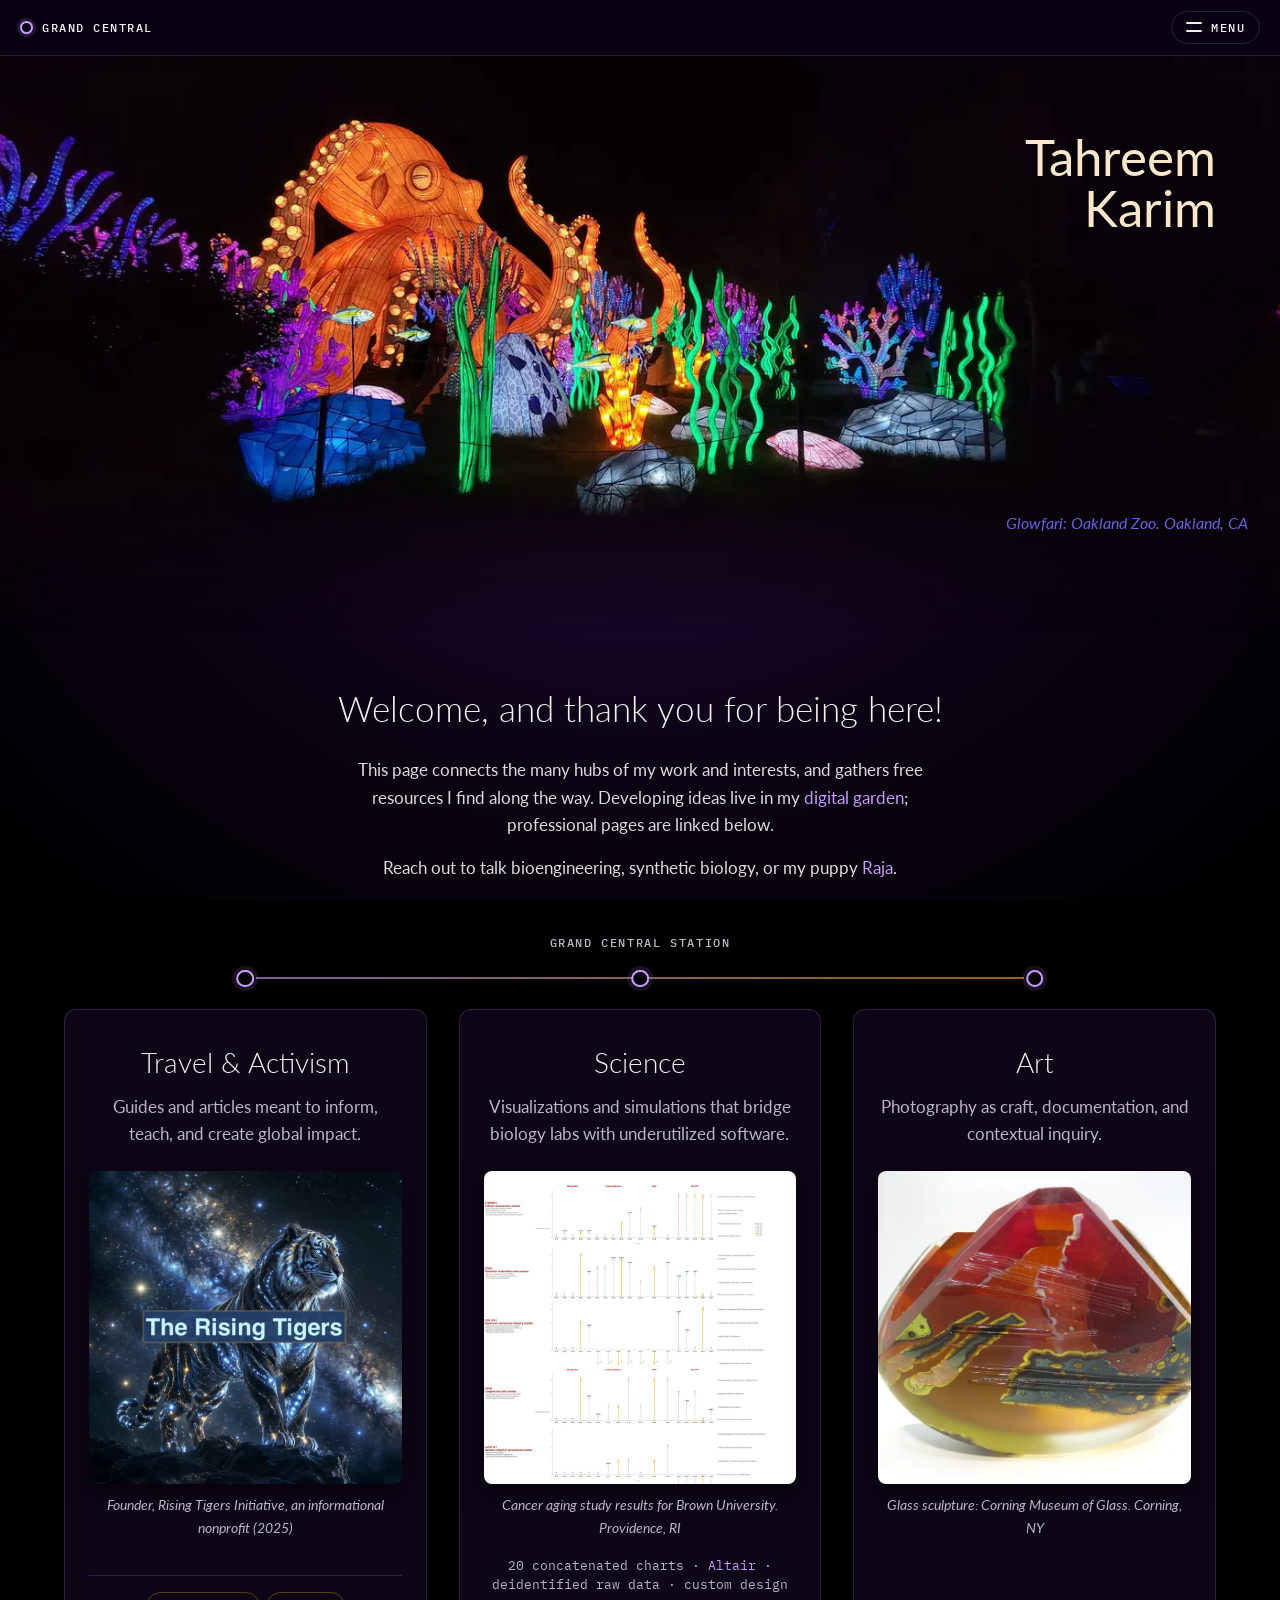
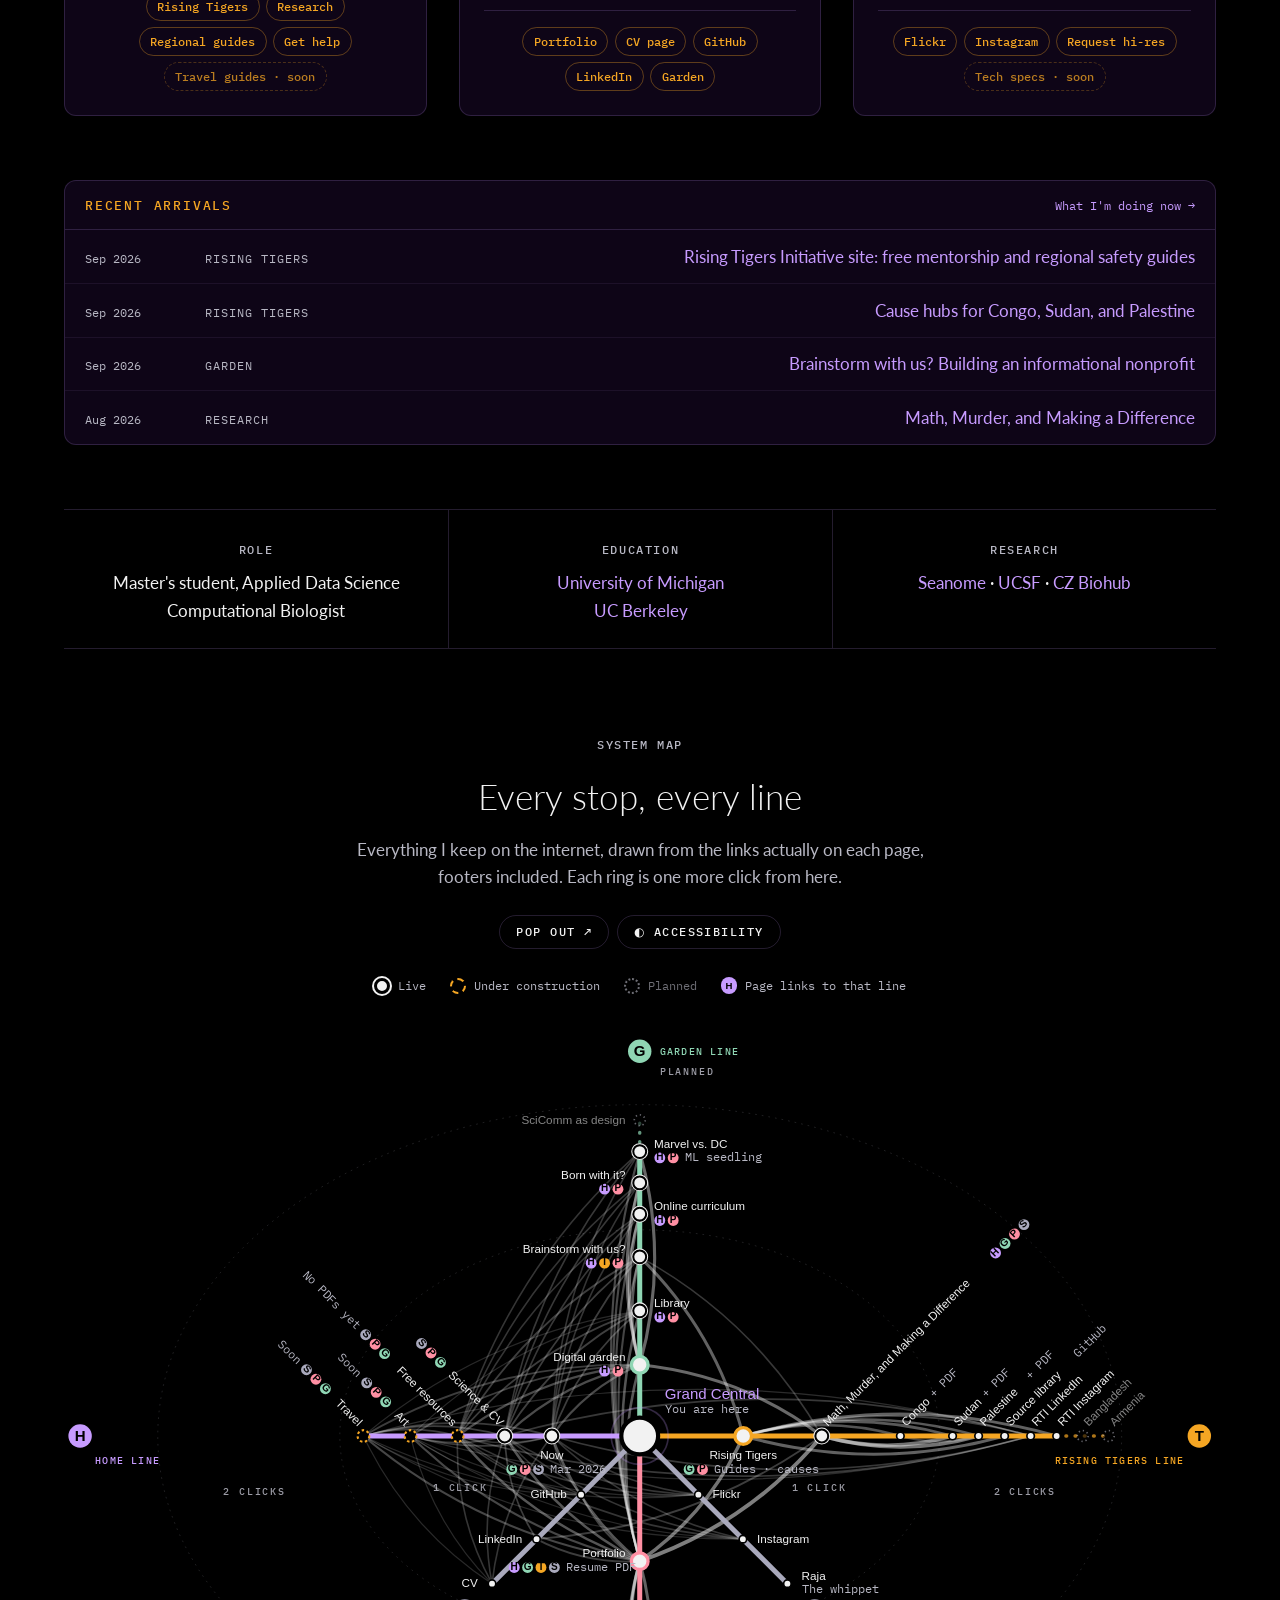
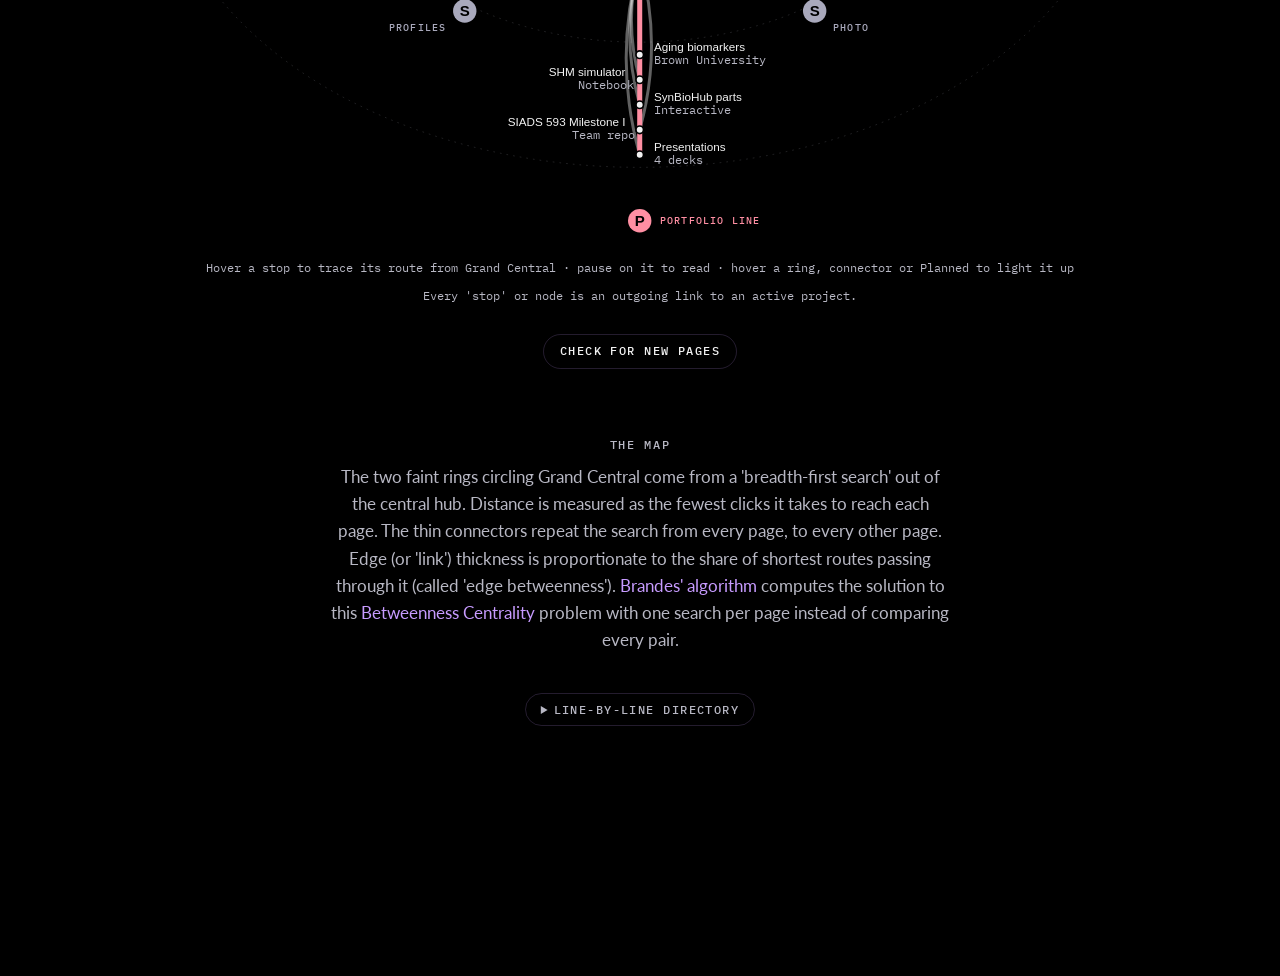
==== commit 8cbdb34d: "update index for animation glitches First., second-hover-animation created a spin and font size incr" ====
--- a/index.html
+++ b/index.html
@@ -403,8 +403,8 @@
     .l-profiles  { stroke: var(--line-profiles); }  .t-profiles  { fill: var(--line-profiles);  --bc: var(--line-profiles); }
 
     .deco { pointer-events: none; } /* rings, connectors, tracks: skip hit-testing */
-    .st-name { font: 400 14px var(--transit); fill: var(--fg); transition: fill .2s, font-size .2s; }
-    .st-note { font: 400 14px var(--mono); fill: var(--muted); transition: fill .2s, font-size .2s; }
+    .st-name { font: 400 14px var(--transit); fill: var(--fg); transition: fill .2s; }
+    .st-note { font: 400 14px var(--mono); fill: var(--muted); transition: fill .2s; }
     .st-tag  { font: 500 12px var(--mono); letter-spacing: .12em; }
     .st-gc   { font: 400 18px var(--transit); fill: var(--link); }
     .net a { cursor: pointer; background: none; }
@@ -442,16 +442,18 @@
     .net .link.lit { stroke: var(--hl); stroke-opacity: .9; stroke-width: 2.2; filter: drop-shadow(0 0 3px var(--hl)); }
     .net a.edge-lit .st-name, .net a.edge-lit .st-note, .net.planned-lit .st-planned .st-name { fill: var(--hl); }
     .net a.edge-lit circle[fill="var(--fg)"], .net.planned-lit .st-planned circle { stroke: var(--hl); }
-    /* Any highlight also nudges the writing up a size (14 -> 15, 12 -> 13) */
-    .net a:hover .st-name, .net a:hover .st-note, .net a:focus-visible .st-name, .net a:focus-visible .st-note,
-    .net a.edge-lit .st-name, .net a.edge-lit .st-note, .net.planned-lit .st-planned .st-name { font-size: 15px; }
-    .ring-grp:hover .ring-label, .net.planned-lit .ring-planned .ring-label { font-size: 13px; }
-    /* Dwell: after ~1.4s on a stop, the map dims and its slanted label levels out and grows a step.
-       hub.js tags slanted groups with data-rot (and --a, the origin) the first time it is needed. */
-    .net g[data-rot] { transform: rotate(var(--a)); transition: transform .7s var(--ease); }
-    .net g[data-rot].straight { transform: rotate(0deg); }
-    .net g.straight .st-name, .net g.straight .st-note { font-size: 16px; paint-order: stroke; stroke: var(--bg); stroke-width: 4px; stroke-linejoin: round; }
-    .ring-label { font: 500 12px var(--mono); letter-spacing: .18em; fill: var(--muted); opacity: .85; transition: fill .2s, opacity .2s, font-size .2s; }
+    /* Any highlight also grows the whole label a touch. It scales as a unit (writing and line
+       badges together, about the edge nearest the stop) rather than raising the font size, which
+       widened the text but left the badges where they were and made them collide. The scale is a
+       separate property from the rotation, so each eases at its own pace. */
+    .lbl { transform-origin: var(--o); transform: rotate(var(--a)); transition: transform .7s var(--ease), scale .25s var(--ease); }
+    .net a:hover .lbl, .net a:focus-visible .lbl, .net a.edge-lit .lbl, .net.planned-lit .st-planned .lbl { scale: 1.07; }
+    .ring-label { transform-box: fill-box; transform-origin: center; }
+    .ring-grp:hover .ring-label, .net.planned-lit .ring-planned .ring-label { scale: 1.08; }
+    /* Dwell: after ~1.4s on a stop, the map dims, its label levels out and grows a step further. */
+    .lbl.straight { transform: rotate(0deg); scale: 1.14; }
+    .lbl.straight .st-name, .lbl.straight .st-note { paint-order: stroke; stroke: var(--bg); stroke-width: 3px; stroke-linejoin: round; }
+    .ring-label { font: 500 12px var(--mono); letter-spacing: .18em; fill: var(--muted); opacity: .85; transition: fill .2s, opacity .2s, scale .25s var(--ease); }
     .bul, .bul-big { font: 700 12px var(--transit); fill: var(--bg); pointer-events: none; }
     .bul-big { font-size: 18px; }
     .bul-i {
@@ -1141,40 +1143,40 @@
 <circle cx="909.1" cy="729.1" r="14" class="t-profiles"/><text x="909.1" y="735" text-anchor="middle" class="bul-big">S</text>
 <text x="931.1" y="753.1" text-anchor="start" class="st-tag t-profiles">PHOTO</text>
 </g>
-<a href="https://www.tahreemkarim.xyz/now" data-k="now" style="--d:1" data-route="gc now" aria-label="Now, 1 click: Grand Central → Now"><circle class="hit" cx="595" cy="520" r="15" fill="transparent"/><circle cx="595" cy="520" r="8" fill="var(--fg)" stroke="var(--bg)" stroke-width="3"/><circle cx="595" cy="520" r="9.5" fill="none" stroke="var(--fg)" stroke-width="1.2"/><text x="595" y="548" text-anchor="middle" class="st-name">Now</text><circle cx="547.1" cy="560" r="6.5" class="t-garden"/><text x="547.1" y="562.7" text-anchor="middle" class="bul">G</text><circle cx="563.1" cy="560" r="6.5" class="t-portfolio"/><text x="563.1" y="562.7" text-anchor="middle" class="bul">P</text><circle cx="579.1" cy="560" r="6.5" class="t-profiles"/><text x="579.1" y="562.7" text-anchor="middle" class="bul">S</text><text x="593.1" y="564" class="st-note">Mar 2026</text></a>
-<a href="https://www.tahreemkarim.xyz/science" data-k="sci" style="--d:1" data-route="gc sci" aria-label="Science &amp; CV, 1 click: Grand Central → Science &amp; CV"><circle class="hit" cx="538.7" cy="520" r="15" fill="transparent"/><circle cx="538.7" cy="520" r="8" fill="var(--fg)" stroke="var(--bg)" stroke-width="3"/><circle cx="538.7" cy="520" r="9.5" fill="none" stroke="var(--fg)" stroke-width="1.2"/><g transform="rotate(45 531.7 509)"><text x="531.7" y="509" text-anchor="end" class="st-name">Science &amp; CV</text><circle cx="427.9" cy="504" r="6.5" class="t-garden"/><text x="427.9" y="506.7" text-anchor="middle" class="bul">G</text><circle cx="411.9" cy="504" r="6.5" class="t-portfolio"/><text x="411.9" y="506.7" text-anchor="middle" class="bul">P</text><circle cx="395.9" cy="504" r="6.5" class="t-profiles"/><text x="395.9" y="506.7" text-anchor="middle" class="bul">S</text></g></a>
-<a href="https://www.tahreemkarim.xyz/free-resources" data-k="free" style="--d:1" data-route="gc free" aria-label="Free resources, 1 click: Grand Central → Free resources (under construction)"><circle class="hit" cx="482.4" cy="520" r="15" fill="transparent"/><circle cx="482.4" cy="520" r="7" fill="var(--bg)" stroke="var(--orange)" stroke-width="2.5" stroke-dasharray="3 3"/><g transform="rotate(45 475.4 509)"><text x="475.4" y="509" text-anchor="end" class="st-name">Free resources</text><circle cx="356.8" cy="504" r="6.5" class="t-garden"/><text x="356.8" y="506.7" text-anchor="middle" class="bul">G</text><circle cx="340.8" cy="504" r="6.5" class="t-portfolio"/><text x="340.8" y="506.7" text-anchor="middle" class="bul">P</text><circle cx="324.8" cy="504" r="6.5" class="t-profiles"/><text x="324.8" y="506.7" text-anchor="middle" class="bul">S</text><text x="312.8" y="508" text-anchor="end" class="st-note">No PDFs yet</text></g></a>
-<a href="https://www.tahreemkarim.xyz/art" data-k="art" style="--d:1" data-route="gc art" aria-label="Art, 1 click: Grand Central → Art (under construction)"><circle class="hit" cx="426.1" cy="520" r="15" fill="transparent"/><circle cx="426.1" cy="520" r="7" fill="var(--bg)" stroke="var(--orange)" stroke-width="2.5" stroke-dasharray="3 3"/><g transform="rotate(45 419.1 509)"><text x="419.1" y="509" text-anchor="end" class="st-name">Art</text><circle cx="381.9" cy="504" r="6.5" class="t-garden"/><text x="381.9" y="506.7" text-anchor="middle" class="bul">G</text><circle cx="365.9" cy="504" r="6.5" class="t-portfolio"/><text x="365.9" y="506.7" text-anchor="middle" class="bul">P</text><circle cx="349.9" cy="504" r="6.5" class="t-profiles"/><text x="349.9" y="506.7" text-anchor="middle" class="bul">S</text><text x="337.9" y="508" text-anchor="end" class="st-note">Soon</text></g></a>
-<a href="https://www.tahreemkarim.xyz/travel" data-k="trav" style="--d:1" data-route="gc trav" aria-label="Travel, 1 click: Grand Central → Travel (under construction)"><circle class="hit" cx="369.8" cy="520" r="15" fill="transparent"/><circle cx="369.8" cy="520" r="7" fill="var(--bg)" stroke="var(--orange)" stroke-width="2.5" stroke-dasharray="3 3"/><g transform="rotate(45 362.8 509)"><text x="362.8" y="509" text-anchor="end" class="st-name">Travel</text><circle cx="303.4" cy="504" r="6.5" class="t-garden"/><text x="303.4" y="506.7" text-anchor="middle" class="bul">G</text><circle cx="287.4" cy="504" r="6.5" class="t-portfolio"/><text x="287.4" y="506.7" text-anchor="middle" class="bul">P</text><circle cx="271.4" cy="504" r="6.5" class="t-profiles"/><text x="271.4" y="506.7" text-anchor="middle" class="bul">S</text><text x="259.4" y="508" text-anchor="end" class="st-note">Soon</text></g></a>
-<a href="https://garden.tahreemkarim.xyz" data-k="gdn" style="--d:1" data-route="gc gdn" aria-label="Digital garden, 1 click: Grand Central → Digital garden"><circle class="hit" cx="700" cy="434.9" r="15" fill="transparent"/><circle cx="700" cy="434.9" r="10" fill="var(--fg)" stroke="var(--line-garden)" stroke-width="4"/><text x="683" y="430.4" text-anchor="end" class="st-name">Digital garden</text><circle cx="658" cy="442.4" r="6.5" class="t-home"/><text x="658" y="445.2" text-anchor="middle" class="bul">H</text><circle cx="674" cy="442.4" r="6.5" class="t-portfolio"/><text x="674" y="445.2" text-anchor="middle" class="bul">P</text></a>
-<a href="https://garden.tahreemkarim.xyz/library" data-k="lib" style="--d:1" data-route="gc lib" aria-label="Library, 1 click: Grand Central → Library"><circle class="hit" cx="700" cy="370.4" r="15" fill="transparent"/><circle cx="700" cy="370.4" r="8" fill="var(--fg)" stroke="var(--bg)" stroke-width="3"/><circle cx="700" cy="370.4" r="9.5" fill="none" stroke="var(--fg)" stroke-width="1.2"/><text x="717" y="365.9" text-anchor="start" class="st-name">Library</text><circle cx="724" cy="377.9" r="6.5" class="t-home"/><text x="724" y="380.6" text-anchor="middle" class="bul">H</text><circle cx="740" cy="377.9" r="6.5" class="t-portfolio"/><text x="740" y="380.6" text-anchor="middle" class="bul">P</text></a>
-<a href="https://garden.tahreemkarim.xyz/posts/rti_brainstorm.html" data-k="brain" style="--d:1" data-route="gc brain" aria-label="Brainstorm with us?, 1 click: Grand Central → Brainstorm with us?"><circle class="hit" cx="700" cy="305.9" r="15" fill="transparent"/><circle cx="700" cy="305.9" r="8" fill="var(--fg)" stroke="var(--bg)" stroke-width="3"/><circle cx="700" cy="305.9" r="9.5" fill="none" stroke="var(--fg)" stroke-width="1.2"/><text x="683" y="301.4" text-anchor="end" class="st-name">Brainstorm with us?</text><circle cx="642" cy="313.4" r="6.5" class="t-home"/><text x="642" y="316.1" text-anchor="middle" class="bul">H</text><circle cx="658" cy="313.4" r="6.5" class="t-tigers"/><text x="658" y="316.1" text-anchor="middle" class="bul">T</text><circle cx="674" cy="313.4" r="6.5" class="t-portfolio"/><text x="674" y="316.1" text-anchor="middle" class="bul">P</text></a>
-<a href="https://garden.tahreemkarim.xyz/posts/on_curriculum.html" data-k="cur" style="--d:2" data-route="gc gdn cur" aria-label="Online curriculum, 2 clicks: Grand Central → Digital garden → Online curriculum"><circle class="hit" cx="700" cy="254.9" r="15" fill="transparent"/><circle cx="700" cy="254.9" r="8" fill="var(--fg)" stroke="var(--bg)" stroke-width="3"/><circle cx="700" cy="254.9" r="9.5" fill="none" stroke="var(--fg)" stroke-width="1.2"/><text x="717" y="250.4" text-anchor="start" class="st-name">Online curriculum</text><circle cx="724" cy="262.4" r="6.5" class="t-home"/><text x="724" y="265.1" text-anchor="middle" class="bul">H</text><circle cx="740" cy="262.4" r="6.5" class="t-portfolio"/><text x="740" y="265.1" text-anchor="middle" class="bul">P</text></a>
-<a href="https://garden.tahreemkarim.xyz/posts/on-philosophy.html" data-k="born" style="--d:2" data-route="gc gdn born" aria-label="Born with it?, 2 clicks: Grand Central → Digital garden → Born with it?"><circle class="hit" cx="700" cy="217.5" r="15" fill="transparent"/><circle cx="700" cy="217.5" r="8" fill="var(--fg)" stroke="var(--bg)" stroke-width="3"/><circle cx="700" cy="217.5" r="9.5" fill="none" stroke="var(--fg)" stroke-width="1.2"/><text x="683" y="213" text-anchor="end" class="st-name">Born with it?</text><circle cx="658" cy="225" r="6.5" class="t-home"/><text x="658" y="227.7" text-anchor="middle" class="bul">H</text><circle cx="674" cy="225" r="6.5" class="t-portfolio"/><text x="674" y="227.7" text-anchor="middle" class="bul">P</text></a>
-<a href="https://garden.tahreemkarim.xyz/posts/comics-multimodal.html" data-k="mvd" style="--d:2" data-route="gc gdn mvd" aria-label="Marvel vs. DC, 2 clicks: Grand Central → Digital garden → Marvel vs. DC"><circle class="hit" cx="700" cy="180.1" r="15" fill="transparent"/><circle cx="700" cy="180.1" r="8" fill="var(--fg)" stroke="var(--bg)" stroke-width="3"/><circle cx="700" cy="180.1" r="9.5" fill="none" stroke="var(--fg)" stroke-width="1.2"/><text x="717" y="175.6" text-anchor="start" class="st-name">Marvel vs. DC</text><circle cx="724" cy="187.6" r="6.5" class="t-home"/><text x="724" y="190.3" text-anchor="middle" class="bul">H</text><circle cx="740" cy="187.6" r="6.5" class="t-portfolio"/><text x="740" y="190.3" text-anchor="middle" class="bul">P</text><text x="754" y="191.6" class="st-note">ML seedling</text></a>
-<g class="st-planned" data-k="scicomm" style="--d:3" role="img" aria-label="SciComm as design, planned"><circle cx="700" cy="142.7" r="6.5" fill="var(--bg)" stroke="var(--muted)" stroke-width="2" stroke-dasharray="1.5 3.5"/><text x="683" y="146.7" text-anchor="end" class="st-name">SciComm as design</text></g>
-<a href="https://risingtigers.tahreemkarim.xyz" data-k="rti" style="--d:1" data-route="gc rti" aria-label="Rising Tigers, 1 click: Grand Central → Rising Tigers"><circle class="hit" cx="823.7" cy="520" r="15" fill="transparent"/><circle cx="823.7" cy="520" r="10" fill="var(--fg)" stroke="var(--line-tigers)" stroke-width="4"/><text x="823.7" y="548" text-anchor="middle" class="st-name">Rising Tigers</text><circle cx="759" cy="560" r="6.5" class="t-garden"/><text x="759" y="562.7" text-anchor="middle" class="bul">G</text><circle cx="775" cy="560" r="6.5" class="t-portfolio"/><text x="775" y="562.7" text-anchor="middle" class="bul">P</text><text x="789" y="564" class="st-note">Guides · causes</text></a>
-<a href="https://risingtigers.tahreemkarim.xyz/activism/" data-k="act" style="--d:1" data-route="gc act" aria-label="Math, Murder, and Making a Difference, 1 click: Grand Central → Math, Murder, and Making a Difference"><circle class="hit" cx="917.6" cy="520" r="15" fill="transparent"/><circle cx="917.6" cy="520" r="8" fill="var(--fg)" stroke="var(--bg)" stroke-width="3"/><circle cx="917.6" cy="520" r="9.5" fill="none" stroke="var(--fg)" stroke-width="1.2"/><g transform="rotate(-45 924.6 509)"><text x="924.6" y="509" text-anchor="start" class="st-name">Math, Murder, and Making a Difference</text><circle cx="1213.4" cy="504" r="6.5" class="t-home"/><text x="1213.4" y="506.7" text-anchor="middle" class="bul">H</text><circle cx="1229.4" cy="504" r="6.5" class="t-garden"/><text x="1229.4" y="506.7" text-anchor="middle" class="bul">G</text><circle cx="1245.4" cy="504" r="6.5" class="t-portfolio"/><text x="1245.4" y="506.7" text-anchor="middle" class="bul">P</text><circle cx="1261.4" cy="504" r="6.5" class="t-profiles"/><text x="1261.4" y="506.7" text-anchor="middle" class="bul">S</text></g></a>
-<a href="https://risingtigers.tahreemkarim.xyz/artifacts/congo/" data-k="congo" style="--d:1" data-route="gc congo" aria-label="Congo, 1 click: Grand Central → Congo"><circle class="hit" cx="1011.5" cy="520" r="15" fill="transparent"/><circle cx="1011.5" cy="520" r="4.5" fill="var(--fg)" stroke="var(--bg)" stroke-width="2"/><g transform="rotate(-45 1018.5 509)"><text x="1018.5" y="509" text-anchor="start" class="st-name">Congo</text><text x="1066.5" y="508" text-anchor="start" class="st-note">+ PDF</text></g></a>
-<a href="https://risingtigers.tahreemkarim.xyz/artifacts/sudan/" data-k="sudan" style="--d:2" data-route="gc act sudan" aria-label="Sudan, 2 clicks: Grand Central → Math, Murder, and Making a Difference → Sudan"><circle class="hit" cx="1073.9" cy="520" r="15" fill="transparent"/><circle cx="1073.9" cy="520" r="4.5" fill="var(--fg)" stroke="var(--bg)" stroke-width="2"/><g transform="rotate(-45 1080.9 509)"><text x="1080.9" y="509" text-anchor="start" class="st-name">Sudan</text><text x="1128.9" y="508" text-anchor="start" class="st-note">+ PDF</text></g></a>
-<a href="https://risingtigers.tahreemkarim.xyz/artifacts/palestine/" data-k="pal" style="--d:2" data-route="gc act pal" aria-label="Palestine, 2 clicks: Grand Central → Math, Murder, and Making a Difference → Palestine"><circle class="hit" cx="1105" cy="520" r="15" fill="transparent"/><circle cx="1105" cy="520" r="4.5" fill="var(--fg)" stroke="var(--bg)" stroke-width="2"/><g transform="rotate(-45 1112 509)"><text x="1112" y="509" text-anchor="start" class="st-name">Palestine</text><text x="1189.6" y="508" text-anchor="start" class="st-note">+ PDF</text></g></a>
-<a href="https://github.com/TahreemK13/Rising_Tigers_Initiative/tree/main/library" data-k="srcl" style="--d:2" data-route="gc rti srcl" aria-label="Source library, 2 clicks: Grand Central → Rising Tigers → Source library"><circle class="hit" cx="1136.1" cy="520" r="15" fill="transparent"/><circle cx="1136.1" cy="520" r="4.5" fill="var(--fg)" stroke="var(--bg)" stroke-width="2"/><g transform="rotate(-45 1143.1 509)"><text x="1143.1" y="509" text-anchor="start" class="st-name">Source library</text><text x="1257.7" y="508" text-anchor="start" class="st-note">GitHub</text></g></a>
-<a href="https://www.linkedin.com/company/rising-tigers-initiative/" data-k="rli" style="--d:2" data-route="gc art rli" aria-label="RTI LinkedIn, 2 clicks: Grand Central → Art → RTI LinkedIn"><circle class="hit" cx="1167.2" cy="520" r="15" fill="transparent"/><circle cx="1167.2" cy="520" r="4.5" fill="var(--fg)" stroke="var(--bg)" stroke-width="2"/><g transform="rotate(-45 1174.2 509)"><text x="1174.2" y="509" text-anchor="start" class="st-name">RTI LinkedIn</text></g></a>
-<a href="https://www.instagram.com/the_rising_tigers_initiative/" data-k="rig" style="--d:2" data-route="gc rti rig" aria-label="RTI Instagram, 2 clicks: Grand Central → Rising Tigers → RTI Instagram"><circle class="hit" cx="1198.3" cy="520" r="15" fill="transparent"/><circle cx="1198.3" cy="520" r="4.5" fill="var(--fg)" stroke="var(--bg)" stroke-width="2"/><g transform="rotate(-45 1205.3 509)"><text x="1205.3" y="509" text-anchor="start" class="st-name">RTI Instagram</text></g></a>
-<g class="st-planned" data-k="bang" style="--d:3" role="img" aria-label="Bangladesh, planned"><circle cx="1229.4" cy="520" r="6.5" fill="var(--bg)" stroke="var(--muted)" stroke-width="2" stroke-dasharray="1.5 3.5"/><g transform="rotate(-45 1236.4 509)"><text x="1236.4" y="509" text-anchor="start" class="st-name">Bangladesh</text></g></g>
-<g class="st-planned" data-k="arm" style="--d:3" role="img" aria-label="Armenia, planned"><circle cx="1260.5" cy="520" r="6.5" fill="var(--bg)" stroke="var(--muted)" stroke-width="2" stroke-dasharray="1.5 3.5"/><g transform="rotate(-45 1267.5 509)"><text x="1267.5" y="509" text-anchor="start" class="st-name">Armenia</text></g></g>
-<a href="https://portfolio.tahreemkarim.xyz" data-k="pf" style="--d:1" data-route="gc pf" aria-label="Portfolio, 1 click: Grand Central → Portfolio"><circle class="hit" cx="700" cy="669.6" r="15" fill="transparent"/><circle cx="700" cy="669.6" r="10" fill="var(--fg)" stroke="var(--line-portfolio)" stroke-width="4"/><text x="683" y="665.1" text-anchor="end" class="st-name">Portfolio</text><circle cx="550" cy="677.1" r="6.5" class="t-home"/><text x="550" y="679.8" text-anchor="middle" class="bul">H</text><circle cx="566" cy="677.1" r="6.5" class="t-garden"/><text x="566" y="679.8" text-anchor="middle" class="bul">G</text><circle cx="582" cy="677.1" r="6.5" class="t-tigers"/><text x="582" y="679.8" text-anchor="middle" class="bul">T</text><circle cx="598" cy="677.1" r="6.5" class="t-profiles"/><text x="598" y="679.8" text-anchor="middle" class="bul">S</text><text x="612" y="681.1" class="st-note">Resume PDF</text></a>
-<a href="https://github.com/TahreemK13/portfolio/blob/main/Visualizations" data-k="age" style="--d:2" data-route="gc pf age" aria-label="Aging biomarkers, 2 clicks: Grand Central → Portfolio → Aging biomarkers"><circle class="hit" cx="700" cy="781.4" r="15" fill="transparent"/><circle cx="700" cy="781.4" r="4.5" fill="var(--fg)" stroke="var(--bg)" stroke-width="2"/><text x="717" y="776.9" text-anchor="start" class="st-name">Aging biomarkers</text><text x="717" y="792.9" class="st-note">Brown University</text></a>
-<a href="https://github.com/TahreemK13/portfolio/blob/main/Coding/SHM%20simulator%20Prototype_ntbk.ipynb" data-k="shm" style="--d:2" data-route="gc pf shm" aria-label="SHM simulator, 2 clicks: Grand Central → Portfolio → SHM simulator"><circle class="hit" cx="700" cy="811.3" r="15" fill="transparent"/><circle cx="700" cy="811.3" r="4.5" fill="var(--fg)" stroke="var(--bg)" stroke-width="2"/><text x="683" y="806.8" text-anchor="end" class="st-name">SHM simulator</text><text x="626.2" y="822.8" class="st-note">Notebook</text></a>
-<a href="https://tahreemk13.github.io/SynBioHub_parts_visualization/" data-k="sbh" style="--d:2" data-route="gc pf sbh" aria-label="SynBioHub parts, 2 clicks: Grand Central → Portfolio → SynBioHub parts"><circle class="hit" cx="700" cy="841.2" r="15" fill="transparent"/><circle cx="700" cy="841.2" r="4.5" fill="var(--fg)" stroke="var(--bg)" stroke-width="2"/><text x="717" y="836.7" text-anchor="start" class="st-name">SynBioHub parts</text><text x="717" y="852.7" class="st-note">Interactive</text></a>
-<a href="https://github.com/KCYL/SIADS593-milestone1-project" data-k="m593" style="--d:2" data-route="gc pf m593" aria-label="SIADS 593 Milestone I, 2 clicks: Grand Central → Portfolio → SIADS 593 Milestone I"><circle class="hit" cx="700" cy="871.1" r="15" fill="transparent"/><circle cx="700" cy="871.1" r="4.5" fill="var(--fg)" stroke="var(--bg)" stroke-width="2"/><text x="683" y="866.6" text-anchor="end" class="st-name">SIADS 593 Milestone I</text><text x="619.1" y="882.6" class="st-note">Team repo</text></a>
-<a href="https://github.com/TahreemK13/portfolio/tree/main/Presentations" data-k="pres" style="--d:2" data-route="gc pf pres" aria-label="Presentations, 2 clicks: Grand Central → Portfolio → Presentations"><circle class="hit" cx="700" cy="901" r="15" fill="transparent"/><circle cx="700" cy="901" r="4.5" fill="var(--fg)" stroke="var(--bg)" stroke-width="2"/><text x="717" y="896.5" text-anchor="start" class="st-name">Presentations</text><text x="717" y="912.5" class="st-note">4 decks</text></a>
-<a href="https://github.com/TahreemK13" data-k="gh" style="--d:1" data-route="gc gh" aria-label="GitHub, 1 click: Grand Central → GitHub"><circle class="hit" cx="629.9" cy="590.1" r="15" fill="transparent"/><circle cx="629.9" cy="590.1" r="4.5" fill="var(--fg)" stroke="var(--bg)" stroke-width="2"/><text x="612.9" y="594.1" text-anchor="end" class="st-name">GitHub</text></a>
-<a href="https://www.linkedin.com/in/tahreem-karim/" data-k="li" style="--d:1" data-route="gc li" aria-label="LinkedIn, 1 click: Grand Central → LinkedIn"><circle class="hit" cx="576.7" cy="643.3" r="15" fill="transparent"/><circle cx="576.7" cy="643.3" r="4.5" fill="var(--fg)" stroke="var(--bg)" stroke-width="2"/><text x="559.7" y="647.3" text-anchor="end" class="st-name">LinkedIn</text></a>
-<a href="https://drive.google.com/file/d/1RAJkQ8-j90F0jiusWNYQVpaJC3LeLOdm/view?usp=sharing" data-k="cv" style="--d:1" data-route="gc cv" aria-label="CV, 1 click: Grand Central → CV"><circle class="hit" cx="523.5" cy="696.5" r="15" fill="transparent"/><circle cx="523.5" cy="696.5" r="4.5" fill="var(--fg)" stroke="var(--bg)" stroke-width="2"/><text x="506.5" y="700.5" text-anchor="end" class="st-name">CV</text></a>
-<a href="https://www.flickr.com/photos/tahreemkphotography/" data-k="fl" style="--d:1" data-route="gc fl" aria-label="Flickr, 1 click: Grand Central → Flickr"><circle class="hit" cx="770.1" cy="590.1" r="15" fill="transparent"/><circle cx="770.1" cy="590.1" r="4.5" fill="var(--fg)" stroke="var(--bg)" stroke-width="2"/><text x="787.1" y="594.1" text-anchor="start" class="st-name">Flickr</text></a>
-<a href="https://www.instagram.com/tahreemkphoto/" data-k="ig" style="--d:1" data-route="gc ig" aria-label="Instagram, 1 click: Grand Central → Instagram"><circle class="hit" cx="823.3" cy="643.3" r="15" fill="transparent"/><circle cx="823.3" cy="643.3" r="4.5" fill="var(--fg)" stroke="var(--bg)" stroke-width="2"/><text x="840.3" y="647.3" text-anchor="start" class="st-name">Instagram</text></a>
-<a href="https://www.instagram.com/raja.hobbes.tigerdog/" data-k="raja" style="--d:1" data-route="gc raja" aria-label="Raja, 1 click: Grand Central → Raja"><circle class="hit" cx="876.5" cy="696.5" r="15" fill="transparent"/><circle cx="876.5" cy="696.5" r="4.5" fill="var(--fg)" stroke="var(--bg)" stroke-width="2"/><text x="893.5" y="692" text-anchor="start" class="st-name">Raja</text><text x="893.5" y="708" class="st-note">The whippet</text></a>
+<a href="https://www.tahreemkarim.xyz/now" data-k="now" style="--d:1" data-route="gc now" aria-label="Now, 1 click: Grand Central → Now"><circle class="hit" cx="595" cy="520" r="15" fill="transparent"/><circle cx="595" cy="520" r="8" fill="var(--fg)" stroke="var(--bg)" stroke-width="3"/><circle cx="595" cy="520" r="9.5" fill="none" stroke="var(--fg)" stroke-width="1.2"/><g class="lbl" style="--o:595px 536px;--a:0deg"><text x="595" y="548" text-anchor="middle" class="st-name">Now</text><circle cx="547.1" cy="560" r="6.5" class="t-garden"/><text x="547.1" y="562.7" text-anchor="middle" class="bul">G</text><circle cx="563.1" cy="560" r="6.5" class="t-portfolio"/><text x="563.1" y="562.7" text-anchor="middle" class="bul">P</text><circle cx="579.1" cy="560" r="6.5" class="t-profiles"/><text x="579.1" y="562.7" text-anchor="middle" class="bul">S</text><text x="593.1" y="564" class="st-note">Mar 2026</text></g></a>
+<a href="https://www.tahreemkarim.xyz/science" data-k="sci" style="--d:1" data-route="gc sci" aria-label="Science &amp; CV, 1 click: Grand Central → Science &amp; CV"><circle class="hit" cx="538.7" cy="520" r="15" fill="transparent"/><circle cx="538.7" cy="520" r="8" fill="var(--fg)" stroke="var(--bg)" stroke-width="3"/><circle cx="538.7" cy="520" r="9.5" fill="none" stroke="var(--fg)" stroke-width="1.2"/><g class="lbl" style="--o:531.7px 509px;--a:45deg"><text x="531.7" y="509" text-anchor="end" class="st-name">Science &amp; CV</text><circle cx="427.9" cy="504" r="6.5" class="t-garden"/><text x="427.9" y="506.7" text-anchor="middle" class="bul">G</text><circle cx="411.9" cy="504" r="6.5" class="t-portfolio"/><text x="411.9" y="506.7" text-anchor="middle" class="bul">P</text><circle cx="395.9" cy="504" r="6.5" class="t-profiles"/><text x="395.9" y="506.7" text-anchor="middle" class="bul">S</text></g></a>
+<a href="https://www.tahreemkarim.xyz/free-resources" data-k="free" style="--d:1" data-route="gc free" aria-label="Free resources, 1 click: Grand Central → Free resources (under construction)"><circle class="hit" cx="482.4" cy="520" r="15" fill="transparent"/><circle cx="482.4" cy="520" r="7" fill="var(--bg)" stroke="var(--orange)" stroke-width="2.5" stroke-dasharray="3 3"/><g class="lbl" style="--o:475.4px 509px;--a:45deg"><text x="475.4" y="509" text-anchor="end" class="st-name">Free resources</text><circle cx="356.8" cy="504" r="6.5" class="t-garden"/><text x="356.8" y="506.7" text-anchor="middle" class="bul">G</text><circle cx="340.8" cy="504" r="6.5" class="t-portfolio"/><text x="340.8" y="506.7" text-anchor="middle" class="bul">P</text><circle cx="324.8" cy="504" r="6.5" class="t-profiles"/><text x="324.8" y="506.7" text-anchor="middle" class="bul">S</text><text x="312.8" y="508" text-anchor="end" class="st-note">No PDFs yet</text></g></a>
+<a href="https://www.tahreemkarim.xyz/art" data-k="art" style="--d:1" data-route="gc art" aria-label="Art, 1 click: Grand Central → Art (under construction)"><circle class="hit" cx="426.1" cy="520" r="15" fill="transparent"/><circle cx="426.1" cy="520" r="7" fill="var(--bg)" stroke="var(--orange)" stroke-width="2.5" stroke-dasharray="3 3"/><g class="lbl" style="--o:419.1px 509px;--a:45deg"><text x="419.1" y="509" text-anchor="end" class="st-name">Art</text><circle cx="381.9" cy="504" r="6.5" class="t-garden"/><text x="381.9" y="506.7" text-anchor="middle" class="bul">G</text><circle cx="365.9" cy="504" r="6.5" class="t-portfolio"/><text x="365.9" y="506.7" text-anchor="middle" class="bul">P</text><circle cx="349.9" cy="504" r="6.5" class="t-profiles"/><text x="349.9" y="506.7" text-anchor="middle" class="bul">S</text><text x="337.9" y="508" text-anchor="end" class="st-note">Soon</text></g></a>
+<a href="https://www.tahreemkarim.xyz/travel" data-k="trav" style="--d:1" data-route="gc trav" aria-label="Travel, 1 click: Grand Central → Travel (under construction)"><circle class="hit" cx="369.8" cy="520" r="15" fill="transparent"/><circle cx="369.8" cy="520" r="7" fill="var(--bg)" stroke="var(--orange)" stroke-width="2.5" stroke-dasharray="3 3"/><g class="lbl" style="--o:362.8px 509px;--a:45deg"><text x="362.8" y="509" text-anchor="end" class="st-name">Travel</text><circle cx="303.4" cy="504" r="6.5" class="t-garden"/><text x="303.4" y="506.7" text-anchor="middle" class="bul">G</text><circle cx="287.4" cy="504" r="6.5" class="t-portfolio"/><text x="287.4" y="506.7" text-anchor="middle" class="bul">P</text><circle cx="271.4" cy="504" r="6.5" class="t-profiles"/><text x="271.4" y="506.7" text-anchor="middle" class="bul">S</text><text x="259.4" y="508" text-anchor="end" class="st-note">Soon</text></g></a>
+<a href="https://garden.tahreemkarim.xyz" data-k="gdn" style="--d:1" data-route="gc gdn" aria-label="Digital garden, 1 click: Grand Central → Digital garden"><circle class="hit" cx="700" cy="434.9" r="15" fill="transparent"/><circle cx="700" cy="434.9" r="10" fill="var(--fg)" stroke="var(--line-garden)" stroke-width="4"/><g class="lbl" style="--o:683px 434.9px;--a:0deg"><text x="683" y="430.4" text-anchor="end" class="st-name">Digital garden</text><circle cx="658" cy="442.4" r="6.5" class="t-home"/><text x="658" y="445.2" text-anchor="middle" class="bul">H</text><circle cx="674" cy="442.4" r="6.5" class="t-portfolio"/><text x="674" y="445.2" text-anchor="middle" class="bul">P</text></g></a>
+<a href="https://garden.tahreemkarim.xyz/library" data-k="lib" style="--d:1" data-route="gc lib" aria-label="Library, 1 click: Grand Central → Library"><circle class="hit" cx="700" cy="370.4" r="15" fill="transparent"/><circle cx="700" cy="370.4" r="8" fill="var(--fg)" stroke="var(--bg)" stroke-width="3"/><circle cx="700" cy="370.4" r="9.5" fill="none" stroke="var(--fg)" stroke-width="1.2"/><g class="lbl" style="--o:717px 370.4px;--a:0deg"><text x="717" y="365.9" text-anchor="start" class="st-name">Library</text><circle cx="724" cy="377.9" r="6.5" class="t-home"/><text x="724" y="380.6" text-anchor="middle" class="bul">H</text><circle cx="740" cy="377.9" r="6.5" class="t-portfolio"/><text x="740" y="380.6" text-anchor="middle" class="bul">P</text></g></a>
+<a href="https://garden.tahreemkarim.xyz/posts/rti_brainstorm.html" data-k="brain" style="--d:1" data-route="gc brain" aria-label="Brainstorm with us?, 1 click: Grand Central → Brainstorm with us?"><circle class="hit" cx="700" cy="305.9" r="15" fill="transparent"/><circle cx="700" cy="305.9" r="8" fill="var(--fg)" stroke="var(--bg)" stroke-width="3"/><circle cx="700" cy="305.9" r="9.5" fill="none" stroke="var(--fg)" stroke-width="1.2"/><g class="lbl" style="--o:683px 305.9px;--a:0deg"><text x="683" y="301.4" text-anchor="end" class="st-name">Brainstorm with us?</text><circle cx="642" cy="313.4" r="6.5" class="t-home"/><text x="642" y="316.1" text-anchor="middle" class="bul">H</text><circle cx="658" cy="313.4" r="6.5" class="t-tigers"/><text x="658" y="316.1" text-anchor="middle" class="bul">T</text><circle cx="674" cy="313.4" r="6.5" class="t-portfolio"/><text x="674" y="316.1" text-anchor="middle" class="bul">P</text></g></a>
+<a href="https://garden.tahreemkarim.xyz/posts/on_curriculum.html" data-k="cur" style="--d:2" data-route="gc gdn cur" aria-label="Online curriculum, 2 clicks: Grand Central → Digital garden → Online curriculum"><circle class="hit" cx="700" cy="254.9" r="15" fill="transparent"/><circle cx="700" cy="254.9" r="8" fill="var(--fg)" stroke="var(--bg)" stroke-width="3"/><circle cx="700" cy="254.9" r="9.5" fill="none" stroke="var(--fg)" stroke-width="1.2"/><g class="lbl" style="--o:717px 254.9px;--a:0deg"><text x="717" y="250.4" text-anchor="start" class="st-name">Online curriculum</text><circle cx="724" cy="262.4" r="6.5" class="t-home"/><text x="724" y="265.1" text-anchor="middle" class="bul">H</text><circle cx="740" cy="262.4" r="6.5" class="t-portfolio"/><text x="740" y="265.1" text-anchor="middle" class="bul">P</text></g></a>
+<a href="https://garden.tahreemkarim.xyz/posts/on-philosophy.html" data-k="born" style="--d:2" data-route="gc gdn born" aria-label="Born with it?, 2 clicks: Grand Central → Digital garden → Born with it?"><circle class="hit" cx="700" cy="217.5" r="15" fill="transparent"/><circle cx="700" cy="217.5" r="8" fill="var(--fg)" stroke="var(--bg)" stroke-width="3"/><circle cx="700" cy="217.5" r="9.5" fill="none" stroke="var(--fg)" stroke-width="1.2"/><g class="lbl" style="--o:683px 217.5px;--a:0deg"><text x="683" y="213" text-anchor="end" class="st-name">Born with it?</text><circle cx="658" cy="225" r="6.5" class="t-home"/><text x="658" y="227.7" text-anchor="middle" class="bul">H</text><circle cx="674" cy="225" r="6.5" class="t-portfolio"/><text x="674" y="227.7" text-anchor="middle" class="bul">P</text></g></a>
+<a href="https://garden.tahreemkarim.xyz/posts/comics-multimodal.html" data-k="mvd" style="--d:2" data-route="gc gdn mvd" aria-label="Marvel vs. DC, 2 clicks: Grand Central → Digital garden → Marvel vs. DC"><circle class="hit" cx="700" cy="180.1" r="15" fill="transparent"/><circle cx="700" cy="180.1" r="8" fill="var(--fg)" stroke="var(--bg)" stroke-width="3"/><circle cx="700" cy="180.1" r="9.5" fill="none" stroke="var(--fg)" stroke-width="1.2"/><g class="lbl" style="--o:717px 180.1px;--a:0deg"><text x="717" y="175.6" text-anchor="start" class="st-name">Marvel vs. DC</text><circle cx="724" cy="187.6" r="6.5" class="t-home"/><text x="724" y="190.3" text-anchor="middle" class="bul">H</text><circle cx="740" cy="187.6" r="6.5" class="t-portfolio"/><text x="740" y="190.3" text-anchor="middle" class="bul">P</text><text x="754" y="191.6" class="st-note">ML seedling</text></g></a>
+<g class="st-planned" data-k="scicomm" style="--d:3" role="img" aria-label="SciComm as design, planned"><circle cx="700" cy="142.7" r="6.5" fill="var(--bg)" stroke="var(--muted)" stroke-width="2" stroke-dasharray="1.5 3.5"/><g class="lbl" style="--o:683px 142.7px;--a:0deg"><text x="683" y="146.7" text-anchor="end" class="st-name">SciComm as design</text></g></g>
+<a href="https://risingtigers.tahreemkarim.xyz" data-k="rti" style="--d:1" data-route="gc rti" aria-label="Rising Tigers, 1 click: Grand Central → Rising Tigers"><circle class="hit" cx="823.7" cy="520" r="15" fill="transparent"/><circle cx="823.7" cy="520" r="10" fill="var(--fg)" stroke="var(--line-tigers)" stroke-width="4"/><g class="lbl" style="--o:823.7px 536px;--a:0deg"><text x="823.7" y="548" text-anchor="middle" class="st-name">Rising Tigers</text><circle cx="759" cy="560" r="6.5" class="t-garden"/><text x="759" y="562.7" text-anchor="middle" class="bul">G</text><circle cx="775" cy="560" r="6.5" class="t-portfolio"/><text x="775" y="562.7" text-anchor="middle" class="bul">P</text><text x="789" y="564" class="st-note">Guides · causes</text></g></a>
+<a href="https://risingtigers.tahreemkarim.xyz/activism/" data-k="act" style="--d:1" data-route="gc act" aria-label="Math, Murder, and Making a Difference, 1 click: Grand Central → Math, Murder, and Making a Difference"><circle class="hit" cx="917.6" cy="520" r="15" fill="transparent"/><circle cx="917.6" cy="520" r="8" fill="var(--fg)" stroke="var(--bg)" stroke-width="3"/><circle cx="917.6" cy="520" r="9.5" fill="none" stroke="var(--fg)" stroke-width="1.2"/><g class="lbl" style="--o:924.6px 509px;--a:-45deg"><text x="924.6" y="509" text-anchor="start" class="st-name">Math, Murder, and Making a Difference</text><circle cx="1213.4" cy="504" r="6.5" class="t-home"/><text x="1213.4" y="506.7" text-anchor="middle" class="bul">H</text><circle cx="1229.4" cy="504" r="6.5" class="t-garden"/><text x="1229.4" y="506.7" text-anchor="middle" class="bul">G</text><circle cx="1245.4" cy="504" r="6.5" class="t-portfolio"/><text x="1245.4" y="506.7" text-anchor="middle" class="bul">P</text><circle cx="1261.4" cy="504" r="6.5" class="t-profiles"/><text x="1261.4" y="506.7" text-anchor="middle" class="bul">S</text></g></a>
+<a href="https://risingtigers.tahreemkarim.xyz/artifacts/congo/" data-k="congo" style="--d:1" data-route="gc congo" aria-label="Congo, 1 click: Grand Central → Congo"><circle class="hit" cx="1011.5" cy="520" r="15" fill="transparent"/><circle cx="1011.5" cy="520" r="4.5" fill="var(--fg)" stroke="var(--bg)" stroke-width="2"/><g class="lbl" style="--o:1018.5px 509px;--a:-45deg"><text x="1018.5" y="509" text-anchor="start" class="st-name">Congo</text><text x="1066.5" y="508" text-anchor="start" class="st-note">+ PDF</text></g></a>
+<a href="https://risingtigers.tahreemkarim.xyz/artifacts/sudan/" data-k="sudan" style="--d:2" data-route="gc act sudan" aria-label="Sudan, 2 clicks: Grand Central → Math, Murder, and Making a Difference → Sudan"><circle class="hit" cx="1073.9" cy="520" r="15" fill="transparent"/><circle cx="1073.9" cy="520" r="4.5" fill="var(--fg)" stroke="var(--bg)" stroke-width="2"/><g class="lbl" style="--o:1080.9px 509px;--a:-45deg"><text x="1080.9" y="509" text-anchor="start" class="st-name">Sudan</text><text x="1128.9" y="508" text-anchor="start" class="st-note">+ PDF</text></g></a>
+<a href="https://risingtigers.tahreemkarim.xyz/artifacts/palestine/" data-k="pal" style="--d:2" data-route="gc act pal" aria-label="Palestine, 2 clicks: Grand Central → Math, Murder, and Making a Difference → Palestine"><circle class="hit" cx="1105" cy="520" r="15" fill="transparent"/><circle cx="1105" cy="520" r="4.5" fill="var(--fg)" stroke="var(--bg)" stroke-width="2"/><g class="lbl" style="--o:1112px 509px;--a:-45deg"><text x="1112" y="509" text-anchor="start" class="st-name">Palestine</text><text x="1189.6" y="508" text-anchor="start" class="st-note">+ PDF</text></g></a>
+<a href="https://github.com/TahreemK13/Rising_Tigers_Initiative/tree/main/library" data-k="srcl" style="--d:2" data-route="gc rti srcl" aria-label="Source library, 2 clicks: Grand Central → Rising Tigers → Source library"><circle class="hit" cx="1136.1" cy="520" r="15" fill="transparent"/><circle cx="1136.1" cy="520" r="4.5" fill="var(--fg)" stroke="var(--bg)" stroke-width="2"/><g class="lbl" style="--o:1143.1px 509px;--a:-45deg"><text x="1143.1" y="509" text-anchor="start" class="st-name">Source library</text><text x="1257.7" y="508" text-anchor="start" class="st-note">GitHub</text></g></a>
+<a href="https://www.linkedin.com/company/rising-tigers-initiative/" data-k="rli" style="--d:2" data-route="gc art rli" aria-label="RTI LinkedIn, 2 clicks: Grand Central → Art → RTI LinkedIn"><circle class="hit" cx="1167.2" cy="520" r="15" fill="transparent"/><circle cx="1167.2" cy="520" r="4.5" fill="var(--fg)" stroke="var(--bg)" stroke-width="2"/><g class="lbl" style="--o:1174.2px 509px;--a:-45deg"><text x="1174.2" y="509" text-anchor="start" class="st-name">RTI LinkedIn</text></g></a>
+<a href="https://www.instagram.com/the_rising_tigers_initiative/" data-k="rig" style="--d:2" data-route="gc rti rig" aria-label="RTI Instagram, 2 clicks: Grand Central → Rising Tigers → RTI Instagram"><circle class="hit" cx="1198.3" cy="520" r="15" fill="transparent"/><circle cx="1198.3" cy="520" r="4.5" fill="var(--fg)" stroke="var(--bg)" stroke-width="2"/><g class="lbl" style="--o:1205.3px 509px;--a:-45deg"><text x="1205.3" y="509" text-anchor="start" class="st-name">RTI Instagram</text></g></a>
+<g class="st-planned" data-k="bang" style="--d:3" role="img" aria-label="Bangladesh, planned"><circle cx="1229.4" cy="520" r="6.5" fill="var(--bg)" stroke="var(--muted)" stroke-width="2" stroke-dasharray="1.5 3.5"/><g class="lbl" style="--o:1236.4px 509px;--a:-45deg"><text x="1236.4" y="509" text-anchor="start" class="st-name">Bangladesh</text></g></g>
+<g class="st-planned" data-k="arm" style="--d:3" role="img" aria-label="Armenia, planned"><circle cx="1260.5" cy="520" r="6.5" fill="var(--bg)" stroke="var(--muted)" stroke-width="2" stroke-dasharray="1.5 3.5"/><g class="lbl" style="--o:1267.5px 509px;--a:-45deg"><text x="1267.5" y="509" text-anchor="start" class="st-name">Armenia</text></g></g>
+<a href="https://portfolio.tahreemkarim.xyz" data-k="pf" style="--d:1" data-route="gc pf" aria-label="Portfolio, 1 click: Grand Central → Portfolio"><circle class="hit" cx="700" cy="669.6" r="15" fill="transparent"/><circle cx="700" cy="669.6" r="10" fill="var(--fg)" stroke="var(--line-portfolio)" stroke-width="4"/><g class="lbl" style="--o:683px 669.6px;--a:0deg"><text x="683" y="665.1" text-anchor="end" class="st-name">Portfolio</text><circle cx="550" cy="677.1" r="6.5" class="t-home"/><text x="550" y="679.8" text-anchor="middle" class="bul">H</text><circle cx="566" cy="677.1" r="6.5" class="t-garden"/><text x="566" y="679.8" text-anchor="middle" class="bul">G</text><circle cx="582" cy="677.1" r="6.5" class="t-tigers"/><text x="582" y="679.8" text-anchor="middle" class="bul">T</text><circle cx="598" cy="677.1" r="6.5" class="t-profiles"/><text x="598" y="679.8" text-anchor="middle" class="bul">S</text><text x="612" y="681.1" class="st-note">Resume PDF</text></g></a>
+<a href="https://github.com/TahreemK13/portfolio/blob/main/Visualizations" data-k="age" style="--d:2" data-route="gc pf age" aria-label="Aging biomarkers, 2 clicks: Grand Central → Portfolio → Aging biomarkers"><circle class="hit" cx="700" cy="781.4" r="15" fill="transparent"/><circle cx="700" cy="781.4" r="4.5" fill="var(--fg)" stroke="var(--bg)" stroke-width="2"/><g class="lbl" style="--o:717px 781.4px;--a:0deg"><text x="717" y="776.9" text-anchor="start" class="st-name">Aging biomarkers</text><text x="717" y="792.9" class="st-note">Brown University</text></g></a>
+<a href="https://github.com/TahreemK13/portfolio/blob/main/Coding/SHM%20simulator%20Prototype_ntbk.ipynb" data-k="shm" style="--d:2" data-route="gc pf shm" aria-label="SHM simulator, 2 clicks: Grand Central → Portfolio → SHM simulator"><circle class="hit" cx="700" cy="811.3" r="15" fill="transparent"/><circle cx="700" cy="811.3" r="4.5" fill="var(--fg)" stroke="var(--bg)" stroke-width="2"/><g class="lbl" style="--o:683px 811.3px;--a:0deg"><text x="683" y="806.8" text-anchor="end" class="st-name">SHM simulator</text><text x="626.2" y="822.8" class="st-note">Notebook</text></g></a>
+<a href="https://tahreemk13.github.io/SynBioHub_parts_visualization/" data-k="sbh" style="--d:2" data-route="gc pf sbh" aria-label="SynBioHub parts, 2 clicks: Grand Central → Portfolio → SynBioHub parts"><circle class="hit" cx="700" cy="841.2" r="15" fill="transparent"/><circle cx="700" cy="841.2" r="4.5" fill="var(--fg)" stroke="var(--bg)" stroke-width="2"/><g class="lbl" style="--o:717px 841.2px;--a:0deg"><text x="717" y="836.7" text-anchor="start" class="st-name">SynBioHub parts</text><text x="717" y="852.7" class="st-note">Interactive</text></g></a>
+<a href="https://github.com/KCYL/SIADS593-milestone1-project" data-k="m593" style="--d:2" data-route="gc pf m593" aria-label="SIADS 593 Milestone I, 2 clicks: Grand Central → Portfolio → SIADS 593 Milestone I"><circle class="hit" cx="700" cy="871.1" r="15" fill="transparent"/><circle cx="700" cy="871.1" r="4.5" fill="var(--fg)" stroke="var(--bg)" stroke-width="2"/><g class="lbl" style="--o:683px 871.1px;--a:0deg"><text x="683" y="866.6" text-anchor="end" class="st-name">SIADS 593 Milestone I</text><text x="619.1" y="882.6" class="st-note">Team repo</text></g></a>
+<a href="https://github.com/TahreemK13/portfolio/tree/main/Presentations" data-k="pres" style="--d:2" data-route="gc pf pres" aria-label="Presentations, 2 clicks: Grand Central → Portfolio → Presentations"><circle class="hit" cx="700" cy="901" r="15" fill="transparent"/><circle cx="700" cy="901" r="4.5" fill="var(--fg)" stroke="var(--bg)" stroke-width="2"/><g class="lbl" style="--o:717px 901px;--a:0deg"><text x="717" y="896.5" text-anchor="start" class="st-name">Presentations</text><text x="717" y="912.5" class="st-note">4 decks</text></g></a>
+<a href="https://github.com/TahreemK13" data-k="gh" style="--d:1" data-route="gc gh" aria-label="GitHub, 1 click: Grand Central → GitHub"><circle class="hit" cx="629.9" cy="590.1" r="15" fill="transparent"/><circle cx="629.9" cy="590.1" r="4.5" fill="var(--fg)" stroke="var(--bg)" stroke-width="2"/><g class="lbl" style="--o:612.9px 590.1px;--a:0deg"><text x="612.9" y="594.1" text-anchor="end" class="st-name">GitHub</text></g></a>
+<a href="https://www.linkedin.com/in/tahreem-karim/" data-k="li" style="--d:1" data-route="gc li" aria-label="LinkedIn, 1 click: Grand Central → LinkedIn"><circle class="hit" cx="576.7" cy="643.3" r="15" fill="transparent"/><circle cx="576.7" cy="643.3" r="4.5" fill="var(--fg)" stroke="var(--bg)" stroke-width="2"/><g class="lbl" style="--o:559.7px 643.3px;--a:0deg"><text x="559.7" y="647.3" text-anchor="end" class="st-name">LinkedIn</text></g></a>
+<a href="https://drive.google.com/file/d/1RAJkQ8-j90F0jiusWNYQVpaJC3LeLOdm/view?usp=sharing" data-k="cv" style="--d:1" data-route="gc cv" aria-label="CV, 1 click: Grand Central → CV"><circle class="hit" cx="523.5" cy="696.5" r="15" fill="transparent"/><circle cx="523.5" cy="696.5" r="4.5" fill="var(--fg)" stroke="var(--bg)" stroke-width="2"/><g class="lbl" style="--o:506.5px 696.5px;--a:0deg"><text x="506.5" y="700.5" text-anchor="end" class="st-name">CV</text></g></a>
+<a href="https://www.flickr.com/photos/tahreemkphotography/" data-k="fl" style="--d:1" data-route="gc fl" aria-label="Flickr, 1 click: Grand Central → Flickr"><circle class="hit" cx="770.1" cy="590.1" r="15" fill="transparent"/><circle cx="770.1" cy="590.1" r="4.5" fill="var(--fg)" stroke="var(--bg)" stroke-width="2"/><g class="lbl" style="--o:787.1px 590.1px;--a:0deg"><text x="787.1" y="594.1" text-anchor="start" class="st-name">Flickr</text></g></a>
+<a href="https://www.instagram.com/tahreemkphoto/" data-k="ig" style="--d:1" data-route="gc ig" aria-label="Instagram, 1 click: Grand Central → Instagram"><circle class="hit" cx="823.3" cy="643.3" r="15" fill="transparent"/><circle cx="823.3" cy="643.3" r="4.5" fill="var(--fg)" stroke="var(--bg)" stroke-width="2"/><g class="lbl" style="--o:840.3px 643.3px;--a:0deg"><text x="840.3" y="647.3" text-anchor="start" class="st-name">Instagram</text></g></a>
+<a href="https://www.instagram.com/raja.hobbes.tigerdog/" data-k="raja" style="--d:1" data-route="gc raja" aria-label="Raja, 1 click: Grand Central → Raja"><circle class="hit" cx="876.5" cy="696.5" r="15" fill="transparent"/><circle cx="876.5" cy="696.5" r="4.5" fill="var(--fg)" stroke="var(--bg)" stroke-width="2"/><g class="lbl" style="--o:893.5px 696.5px;--a:0deg"><text x="893.5" y="692" text-anchor="start" class="st-name">Raja</text><text x="893.5" y="708" class="st-note">The whippet</text></g></a>
 <a href="/" data-k="gc" data-route="gc" style="--d:0" aria-label="Grand Central, you are here"><circle class="hit" cx="700" cy="520" r="34" fill="transparent" stroke="var(--link)" stroke-opacity=".25" stroke-width="2"/><circle cx="700" cy="520" r="22" fill="var(--fg)" stroke="var(--bg)" stroke-width="5"/><text x="730" y="476" class="st-gc">Grand Central</text><text x="730" y="492" class="st-note">You are here</text></a></svg>
 <!-- MAP:END -->
       </div>
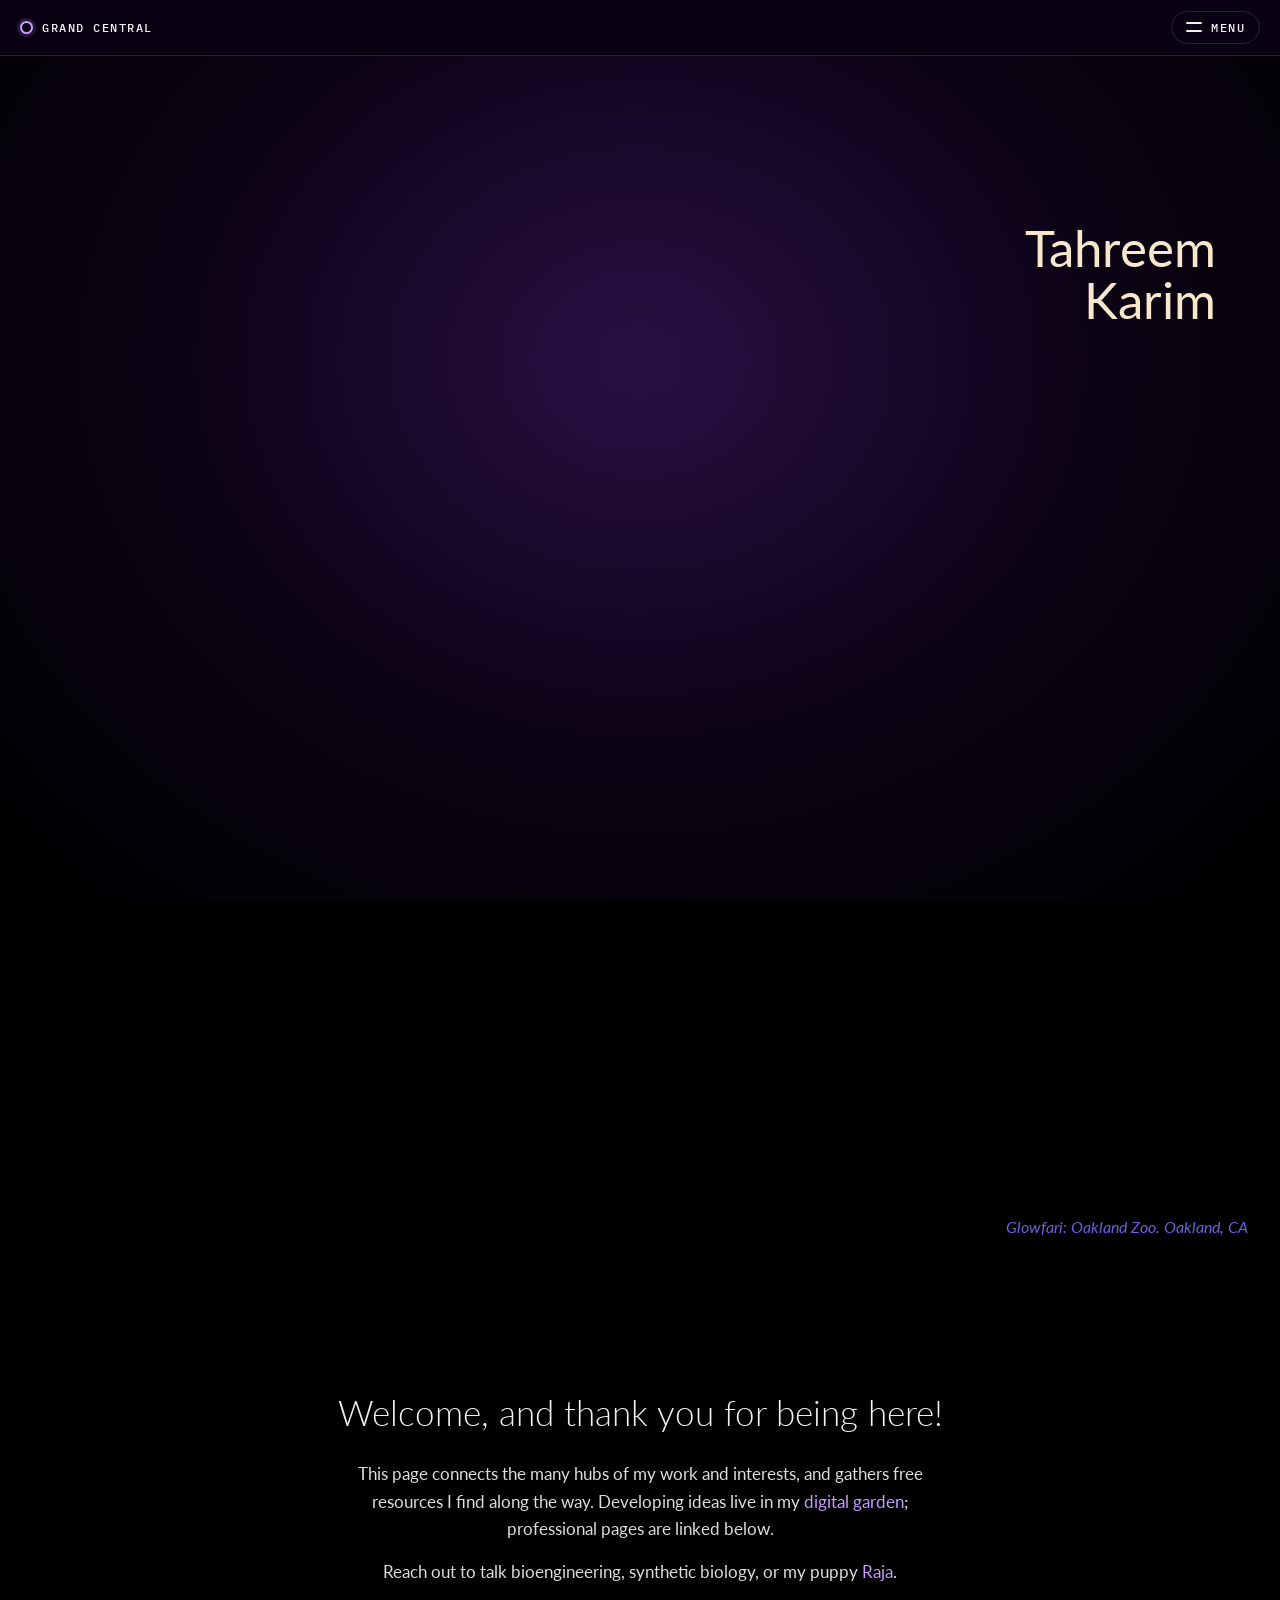
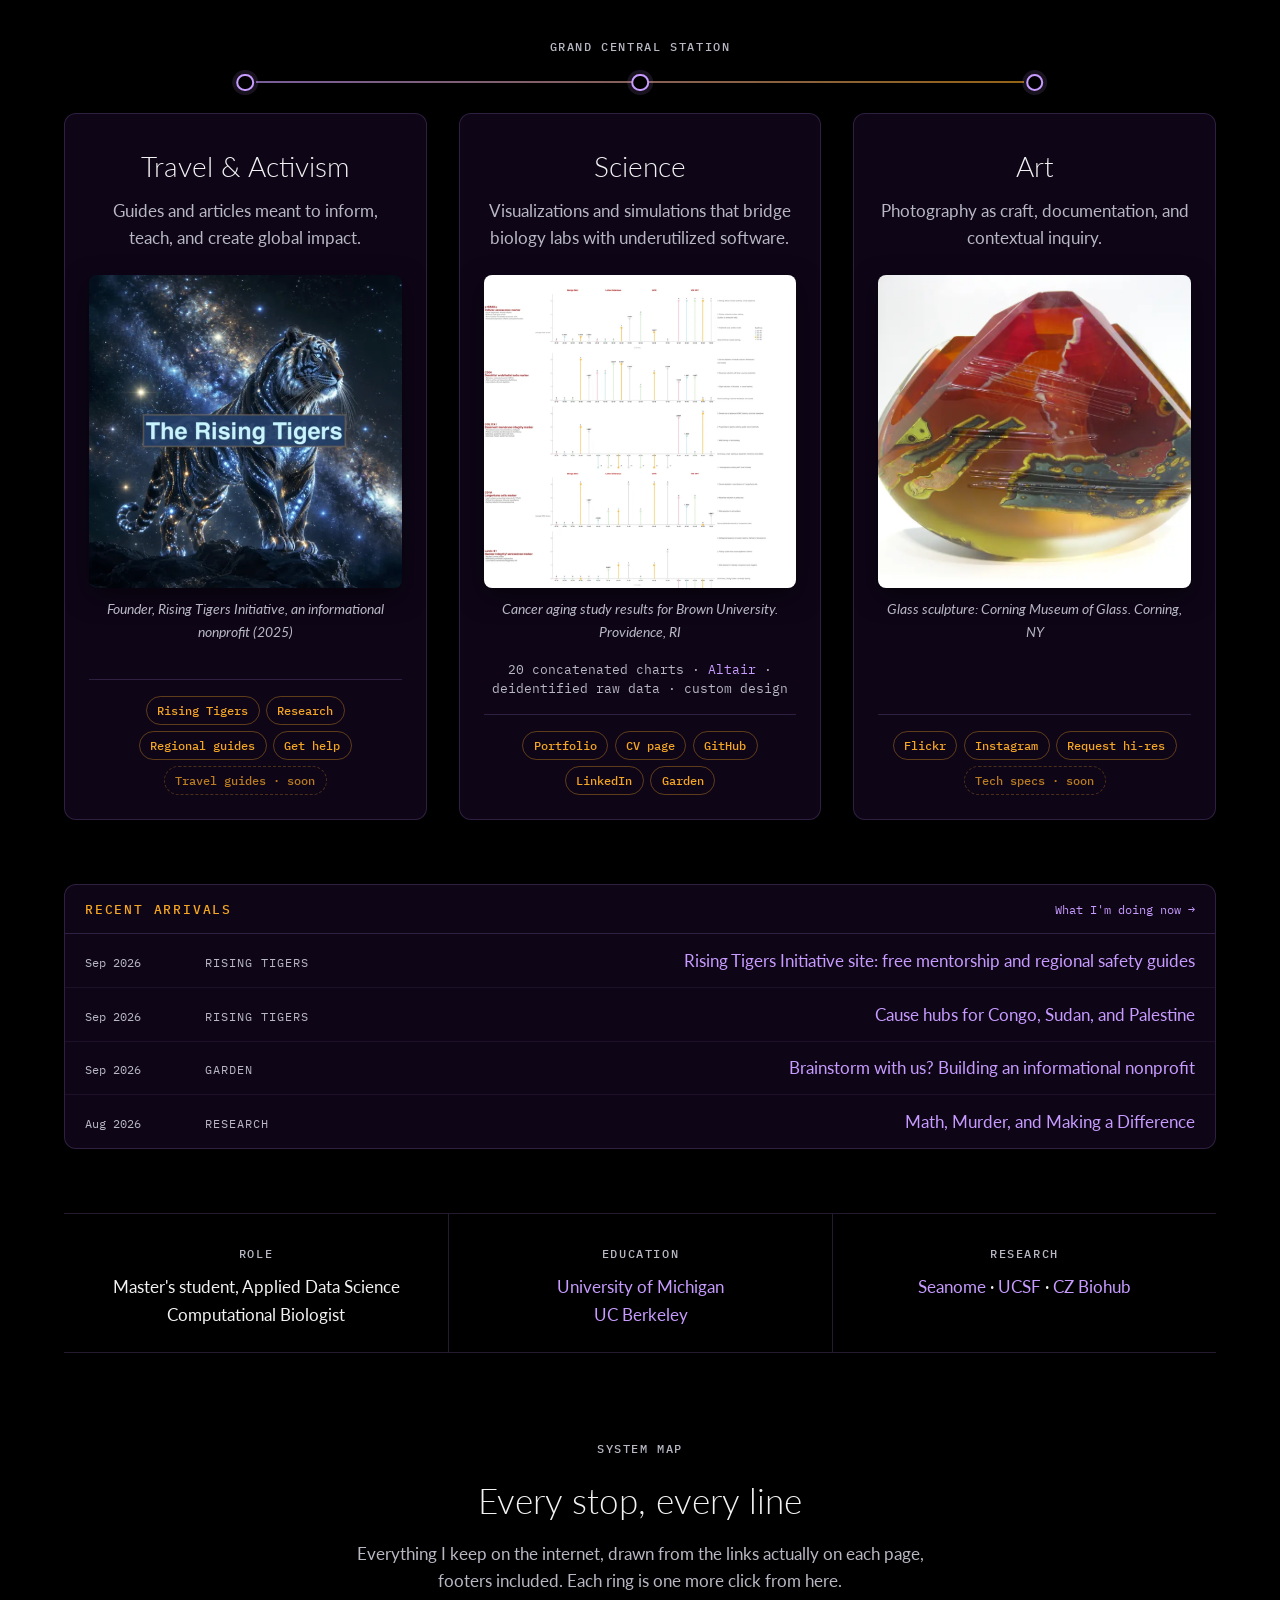
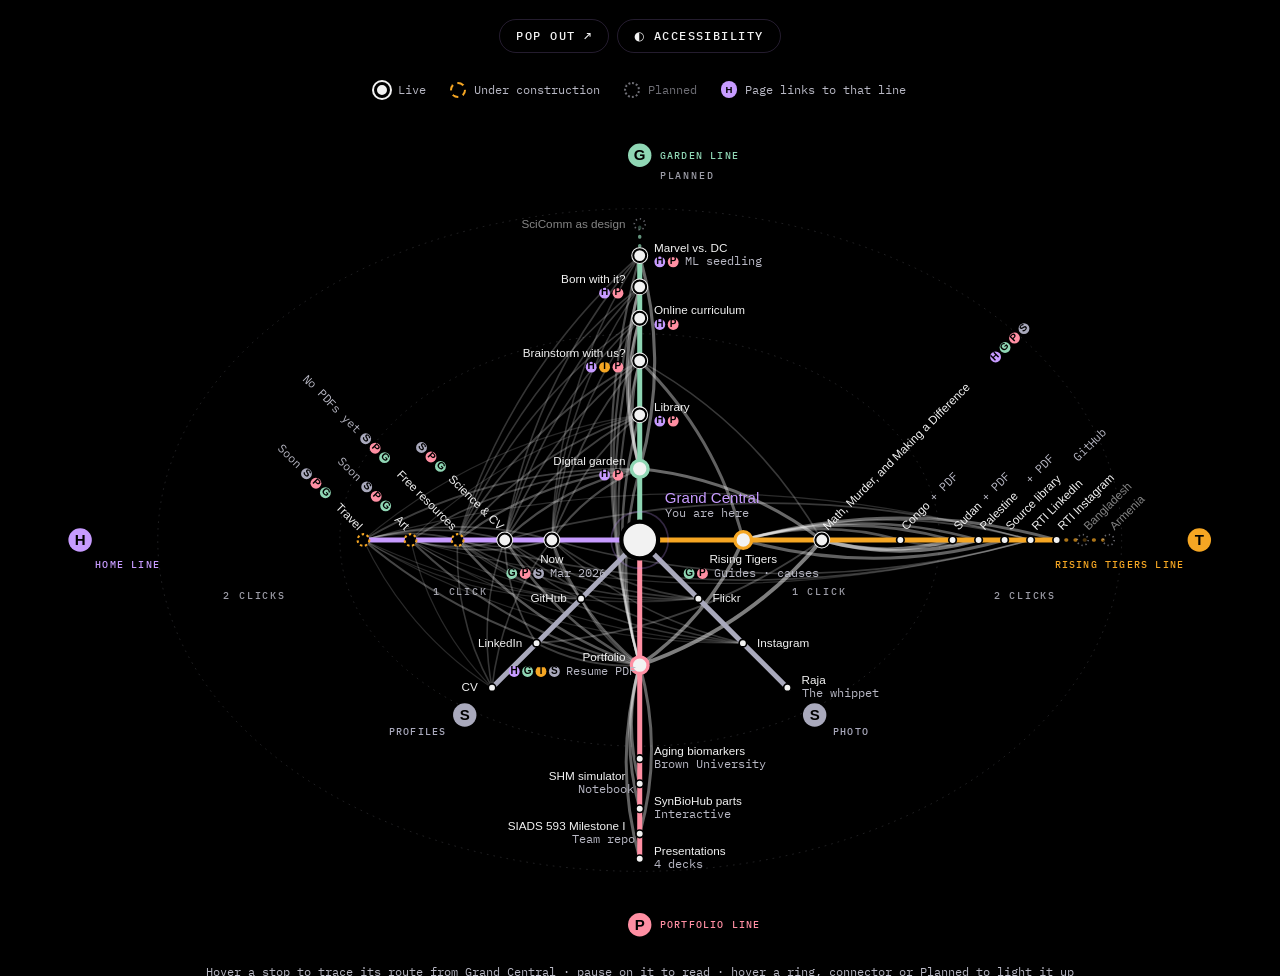
==== commit fbb3caab: "Refactor hover styles for ring elements" ====
--- a/index.html
+++ b/index.html
@@ -424,20 +424,16 @@
     .net:hover .st-planned { opacity: .85; }
     .net:hover circle[fill="var(--fg)"] { fill: #d2d2da; }
     html[data-contrast="high"] .net:hover circle[fill="var(--fg)"] { fill: var(--fg); }
-    /* Hover a ring or its "click" label: that ring and its labels light up. The halo is a
-       wide translucent stroke (cheap) rather than a blur filter over a huge ellipse. Only its
-       opacity animates: fading the colour from transparent while opacity snapped back to 1
-       flashed a bright band each time the pointer left. */
-    .ring-grp .ring-hit { fill: none; stroke: var(--hl); stroke-opacity: 0; stroke-width: 24; pointer-events: stroke; transition: stroke-opacity .2s; }
+    /* Hover a ring or its "click" label: that ring and its labels light up. The ring itself is a
+       1px dotted line, so an invisible 24px stroke gives it a comfortable hit area. */
+    .ring-grp .ring-hit { fill: none; stroke: transparent; stroke-width: 24; pointer-events: stroke; }
     .ring-grp .ring-label { pointer-events: all; cursor: default; }
     .ring-planned .planned-hit { fill: transparent; pointer-events: all; }
     .ring-grp:hover .ring { stroke: var(--hl); stroke-opacity: 1; stroke-width: 1.5; }
-    .ring-grp:hover .ring-hit { stroke-opacity: .1; }
-    .ring-grp:hover .ring-label { fill: var(--hl); opacity: 1; }
+    .ring-grp:hover .ring-label, .net.planned-lit .ring-planned .ring-label { fill: var(--hl); opacity: 1; scale: 1.08; }
     /* Hover PLANNED (under the Garden line) or any planned stop: all planned stops and the label take the ring highlight. Class set by hub.js. */
     .st-planned circle { transition: stroke .2s; }
     .net.planned-lit .st-planned { opacity: 1; }
-    .net.planned-lit .ring-planned .ring-label { fill: var(--hl); opacity: 1; }
     /* Hover a connecting edge: it glows and the two stops it joins take the ring highlight */
     .net .link.lit { stroke: var(--hl); stroke-opacity: .9; stroke-width: 2.2; filter: drop-shadow(0 0 3px var(--hl)); }
     .net a.edge-lit .st-name, .net a.edge-lit .st-note, .net.planned-lit .st-planned .st-name { fill: var(--hl); }
@@ -448,12 +444,10 @@
        separate property from the rotation, so each eases at its own pace. */
     .lbl { transform-origin: var(--o); transform: rotate(var(--a)); transition: transform .7s var(--ease), scale .25s var(--ease); }
     .net a:hover .lbl, .net a:focus-visible .lbl, .net a.edge-lit .lbl, .net.planned-lit .st-planned .lbl { scale: 1.07; }
-    .ring-label { transform-box: fill-box; transform-origin: center; }
-    .ring-grp:hover .ring-label, .net.planned-lit .ring-planned .ring-label { scale: 1.08; }
     /* Dwell: after ~1.4s on a stop, the map dims, its label levels out and grows a step further. */
     .lbl.straight { transform: rotate(0deg); scale: 1.14; }
     .lbl.straight .st-name, .lbl.straight .st-note { paint-order: stroke; stroke: var(--bg); stroke-width: 3px; stroke-linejoin: round; }
-    .ring-label { font: 500 12px var(--mono); letter-spacing: .18em; fill: var(--muted); opacity: .85; transition: fill .2s, opacity .2s, scale .25s var(--ease); }
+    .ring-label { font: 500 12px var(--mono); letter-spacing: .18em; fill: var(--muted); opacity: .85; transform-box: fill-box; transform-origin: center; transition: fill .2s, opacity .2s, scale .25s var(--ease); }
     .bul, .bul-big { font: 700 12px var(--transit); fill: var(--bg); pointer-events: none; }
     .bul-big { font-size: 18px; }
     .bul-i {
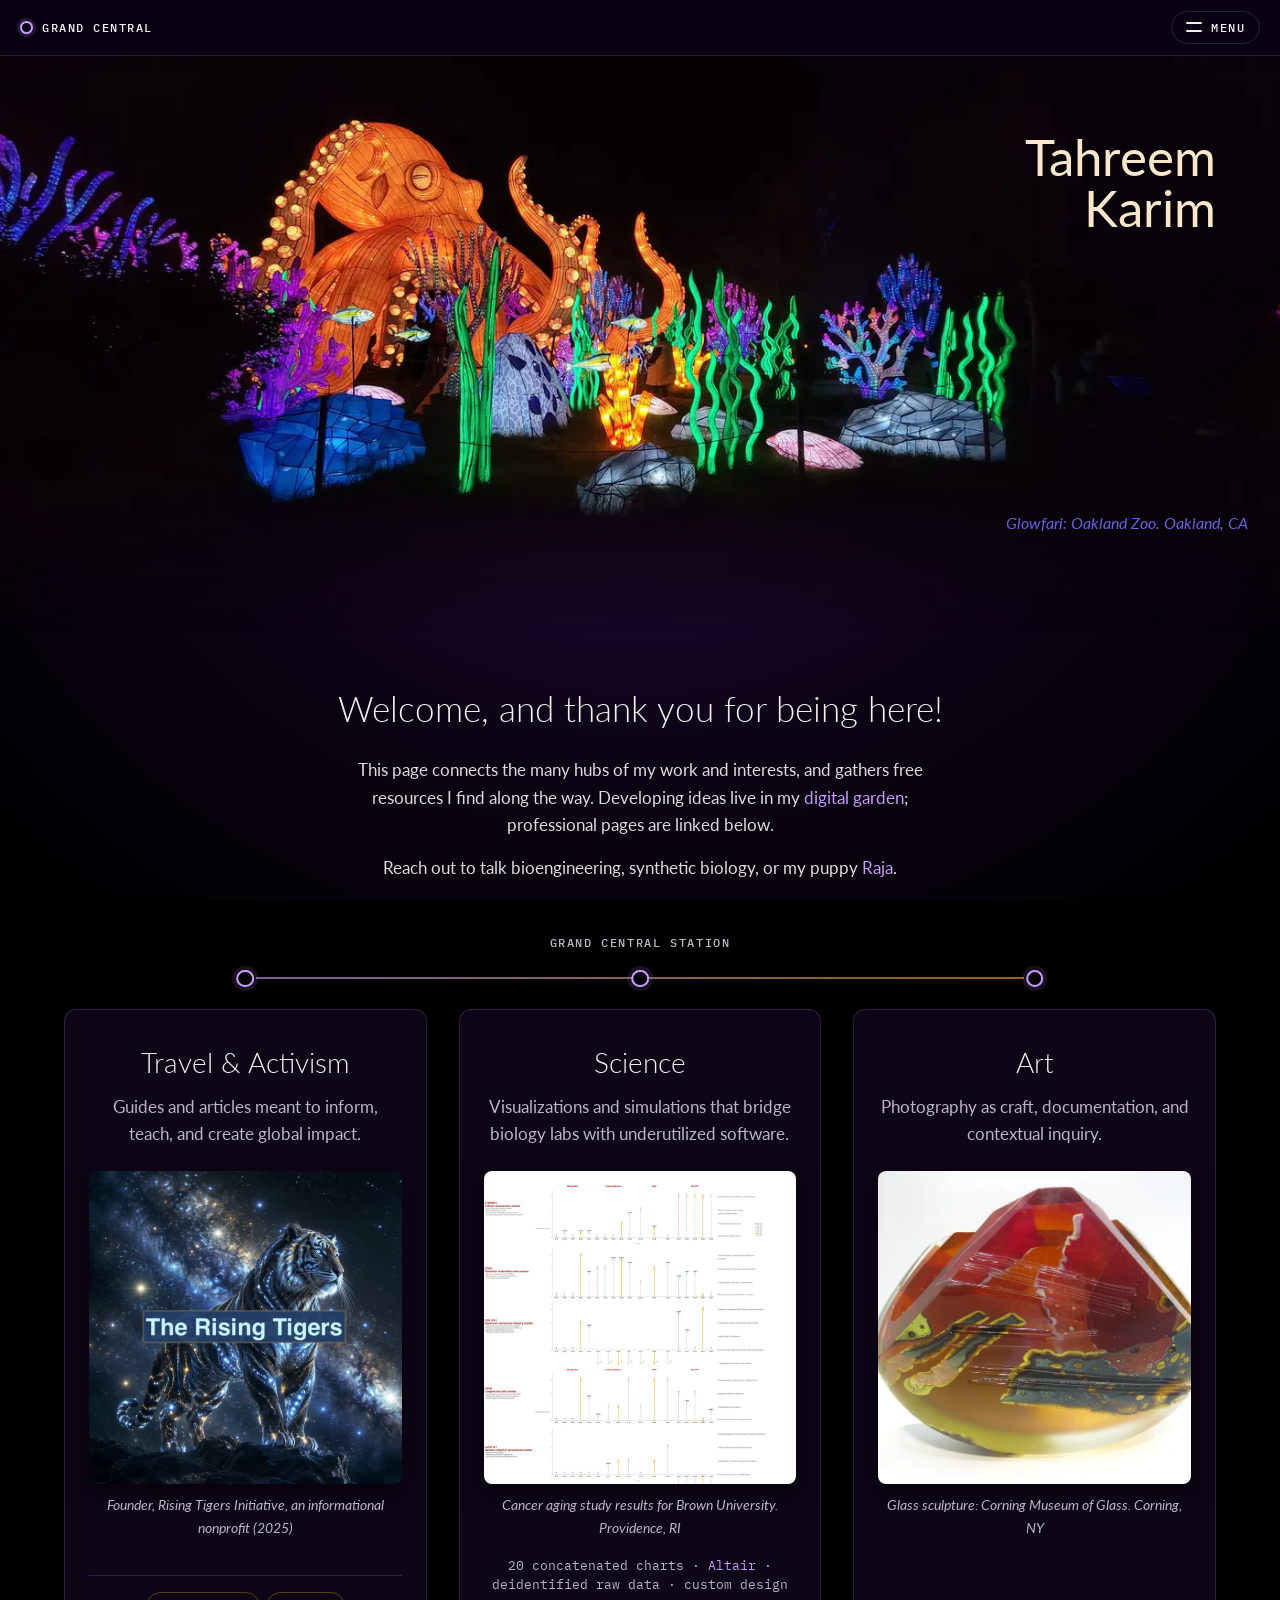
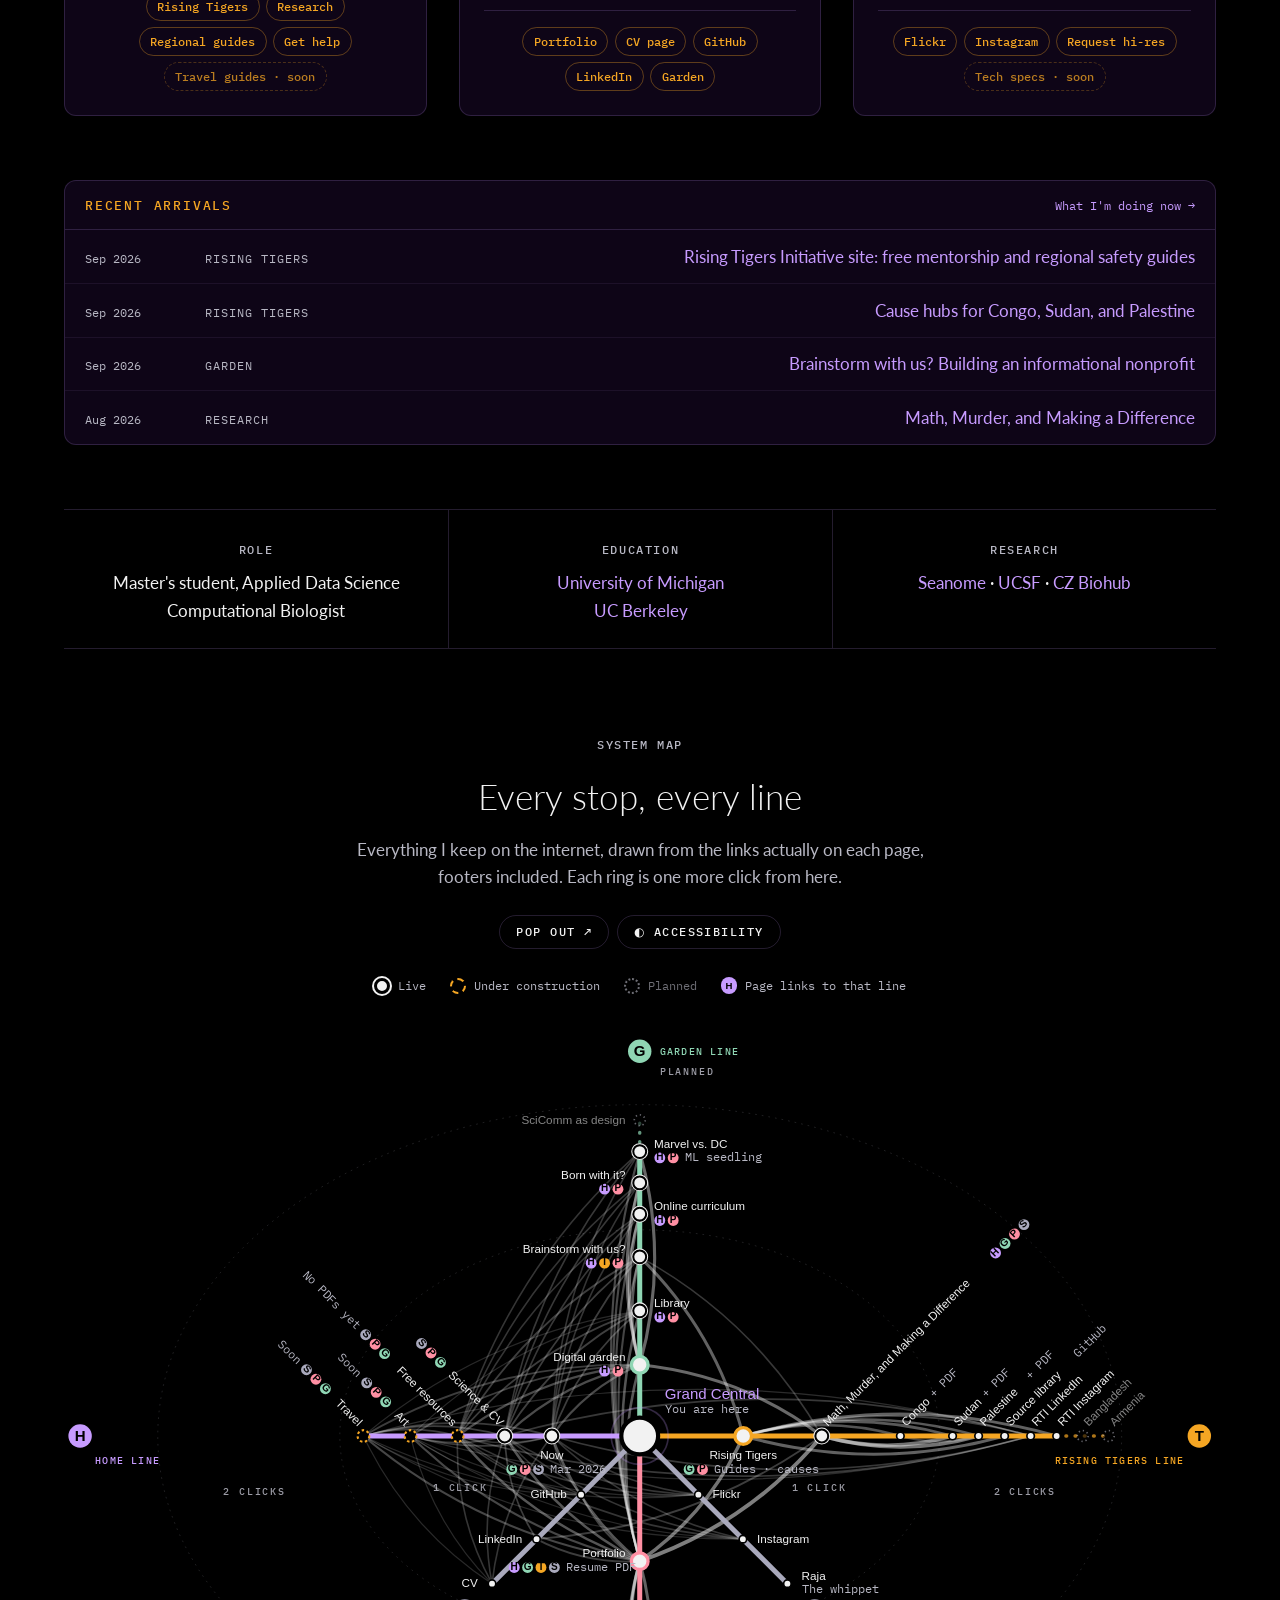
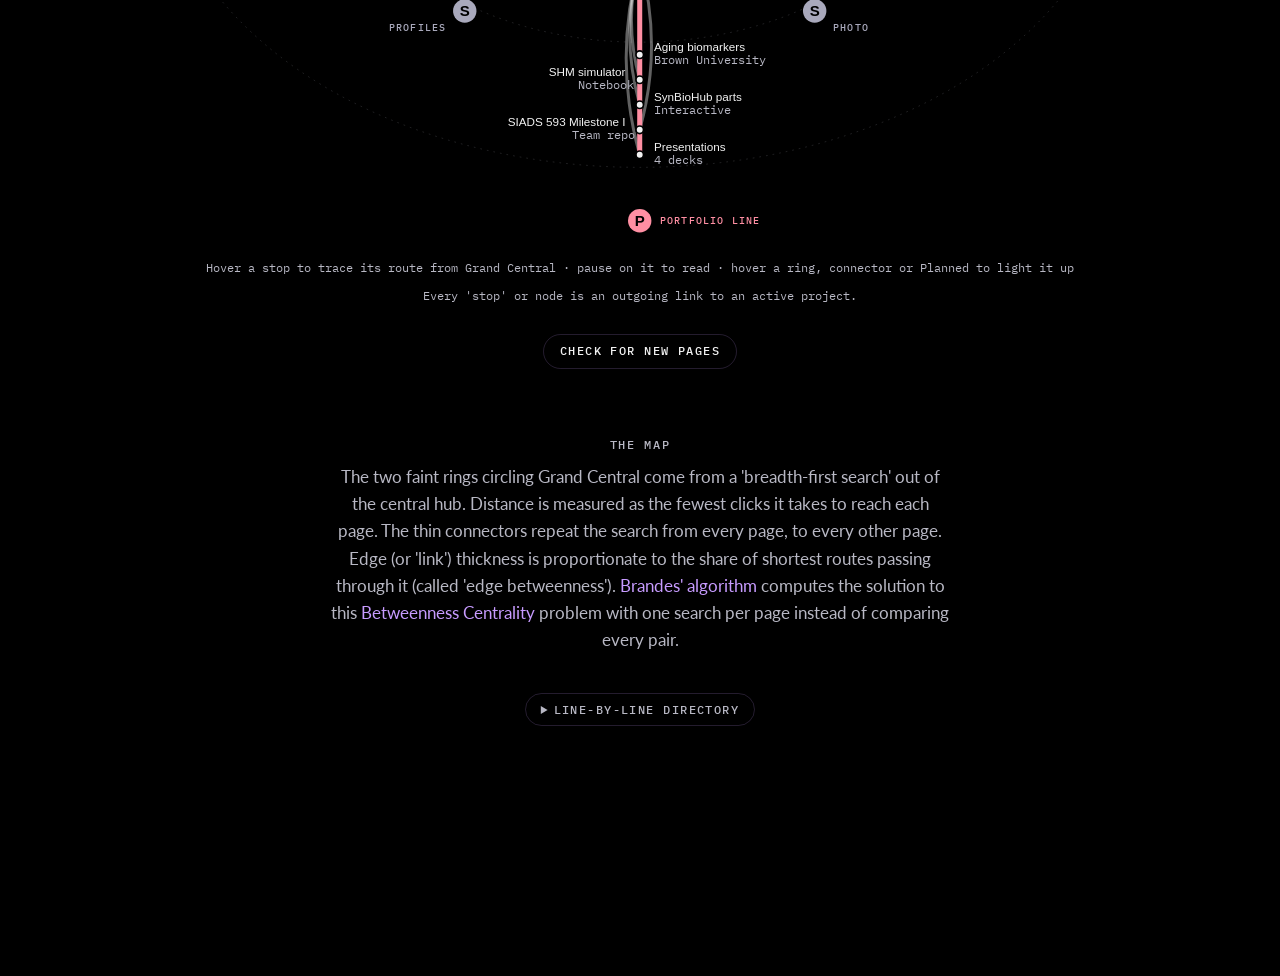
==== commit 48f6f53b: "Add transparent fill for label hover area Added a transparent fill for the hover area behind each la" ====
--- a/index.html
+++ b/index.html
@@ -446,6 +446,7 @@
     .net a:hover .lbl, .net a:focus-visible .lbl, .net a.edge-lit .lbl, .net.planned-lit .st-planned .lbl { scale: 1.07; }
     /* Dwell: after ~1.4s on a stop, the map dims, its label levels out and grows a step further. */
     .lbl.straight { transform: rotate(0deg); scale: 1.14; }
+    .lbl-hit { fill: transparent; } /* added by hub.js: a solid hover area behind each label */
     .lbl.straight .st-name, .lbl.straight .st-note { paint-order: stroke; stroke: var(--bg); stroke-width: 3px; stroke-linejoin: round; }
     .ring-label { font: 500 12px var(--mono); letter-spacing: .18em; fill: var(--muted); opacity: .85; transform-box: fill-box; transform-origin: center; transition: fill .2s, opacity .2s, scale .25s var(--ease); }
     .bul, .bul-big { font: 700 12px var(--transit); fill: var(--bg); pointer-events: none; }
